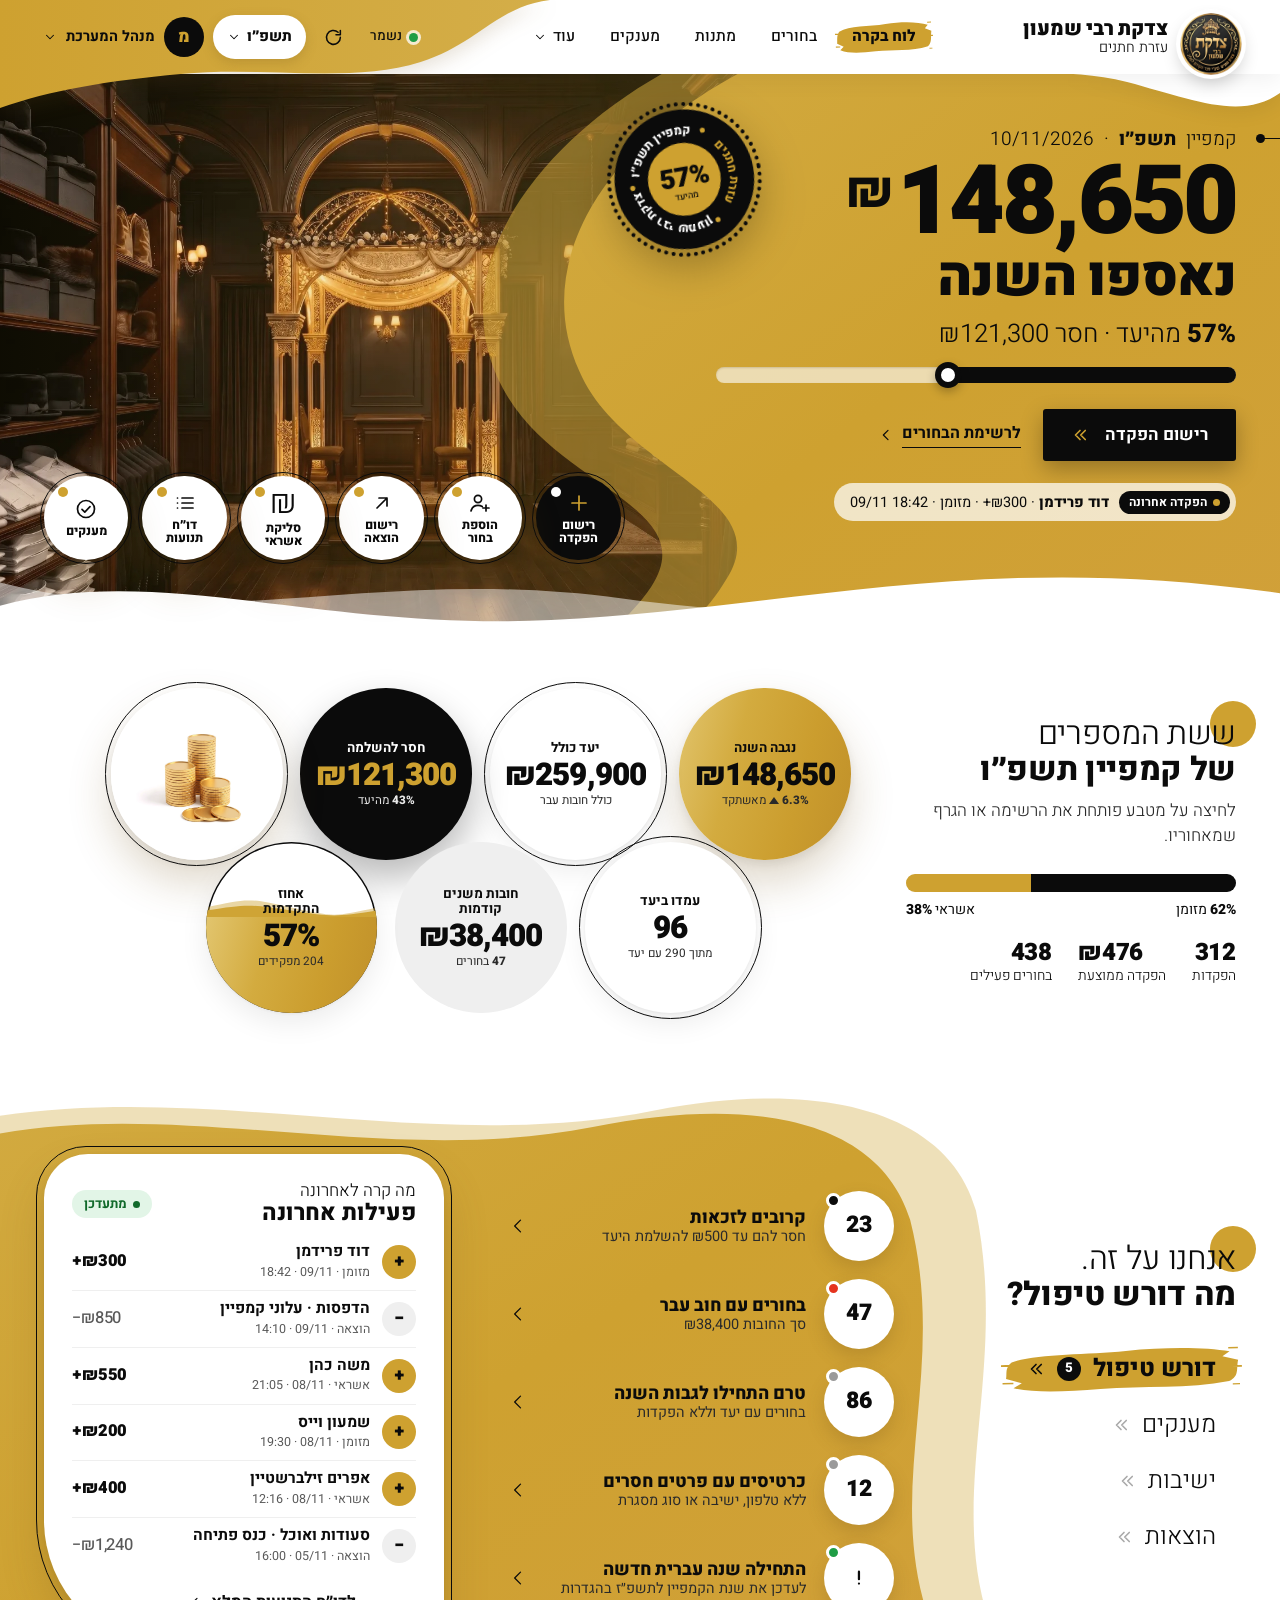
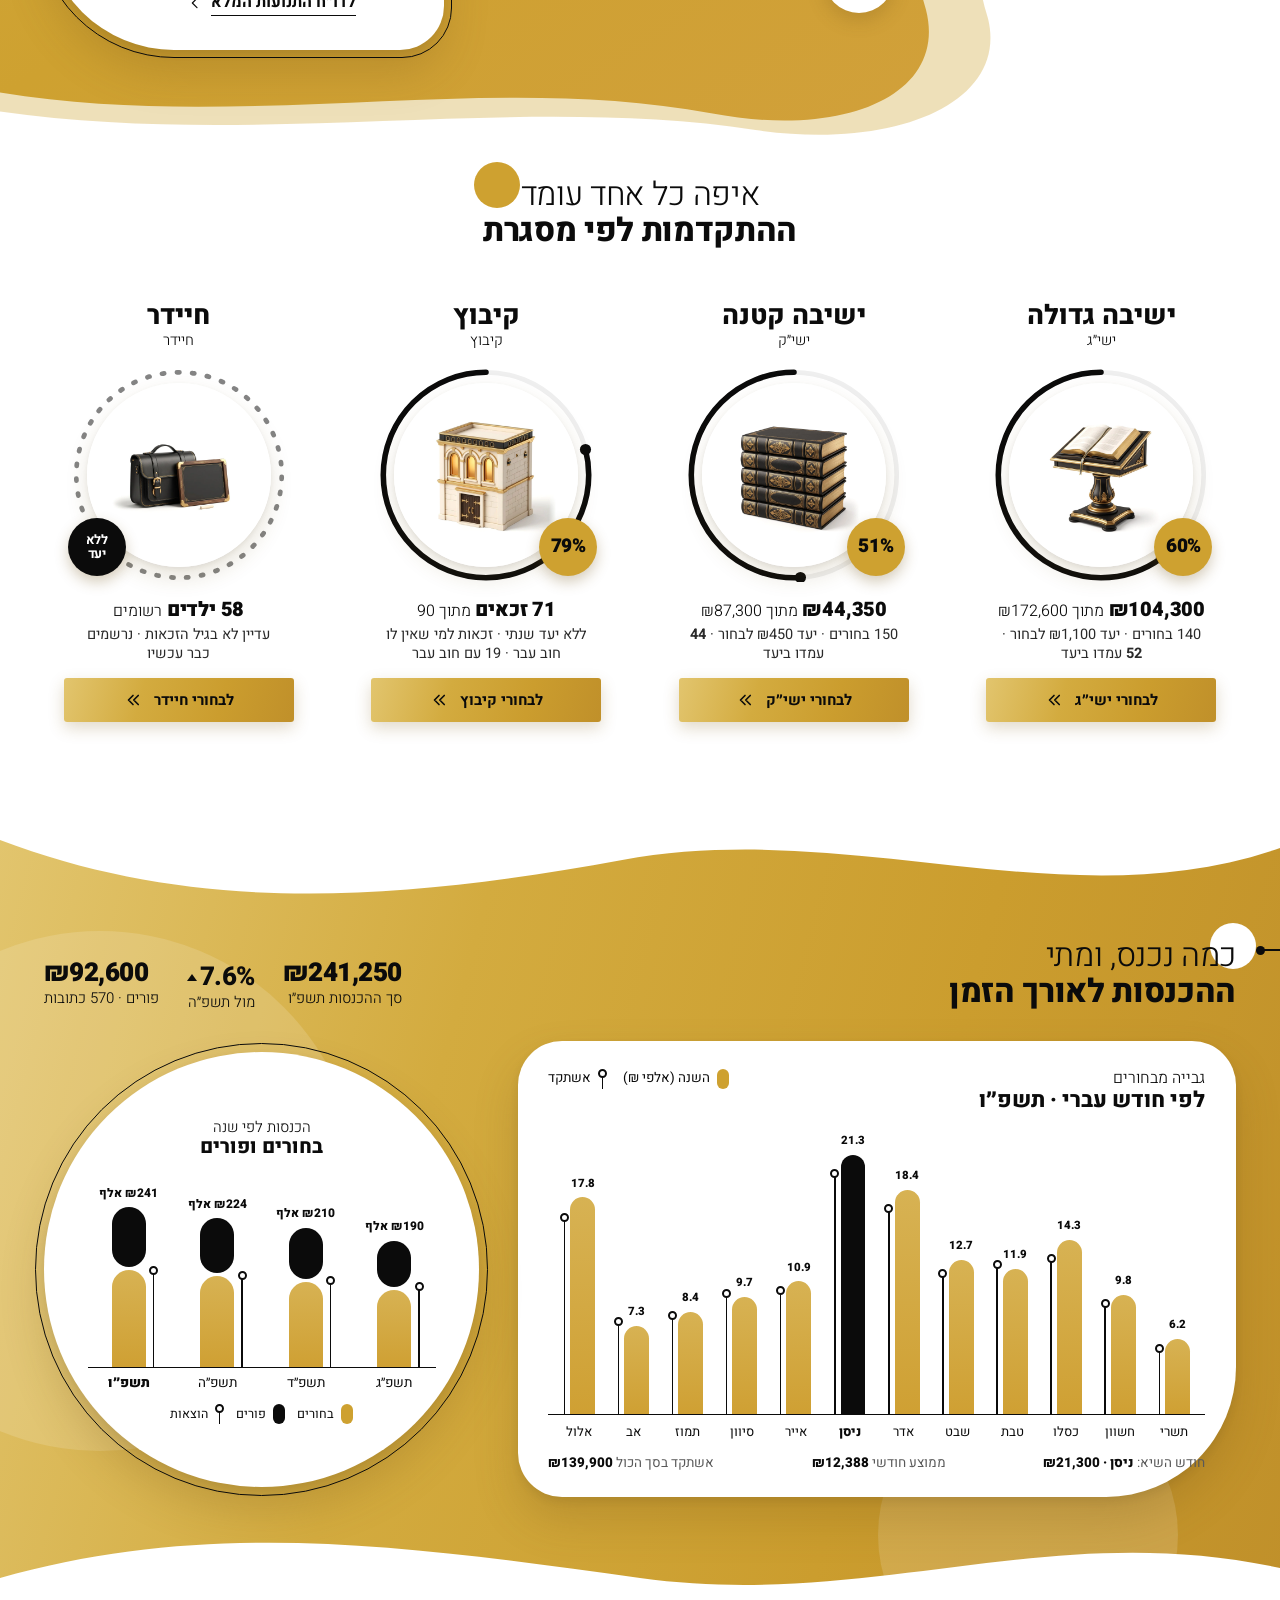
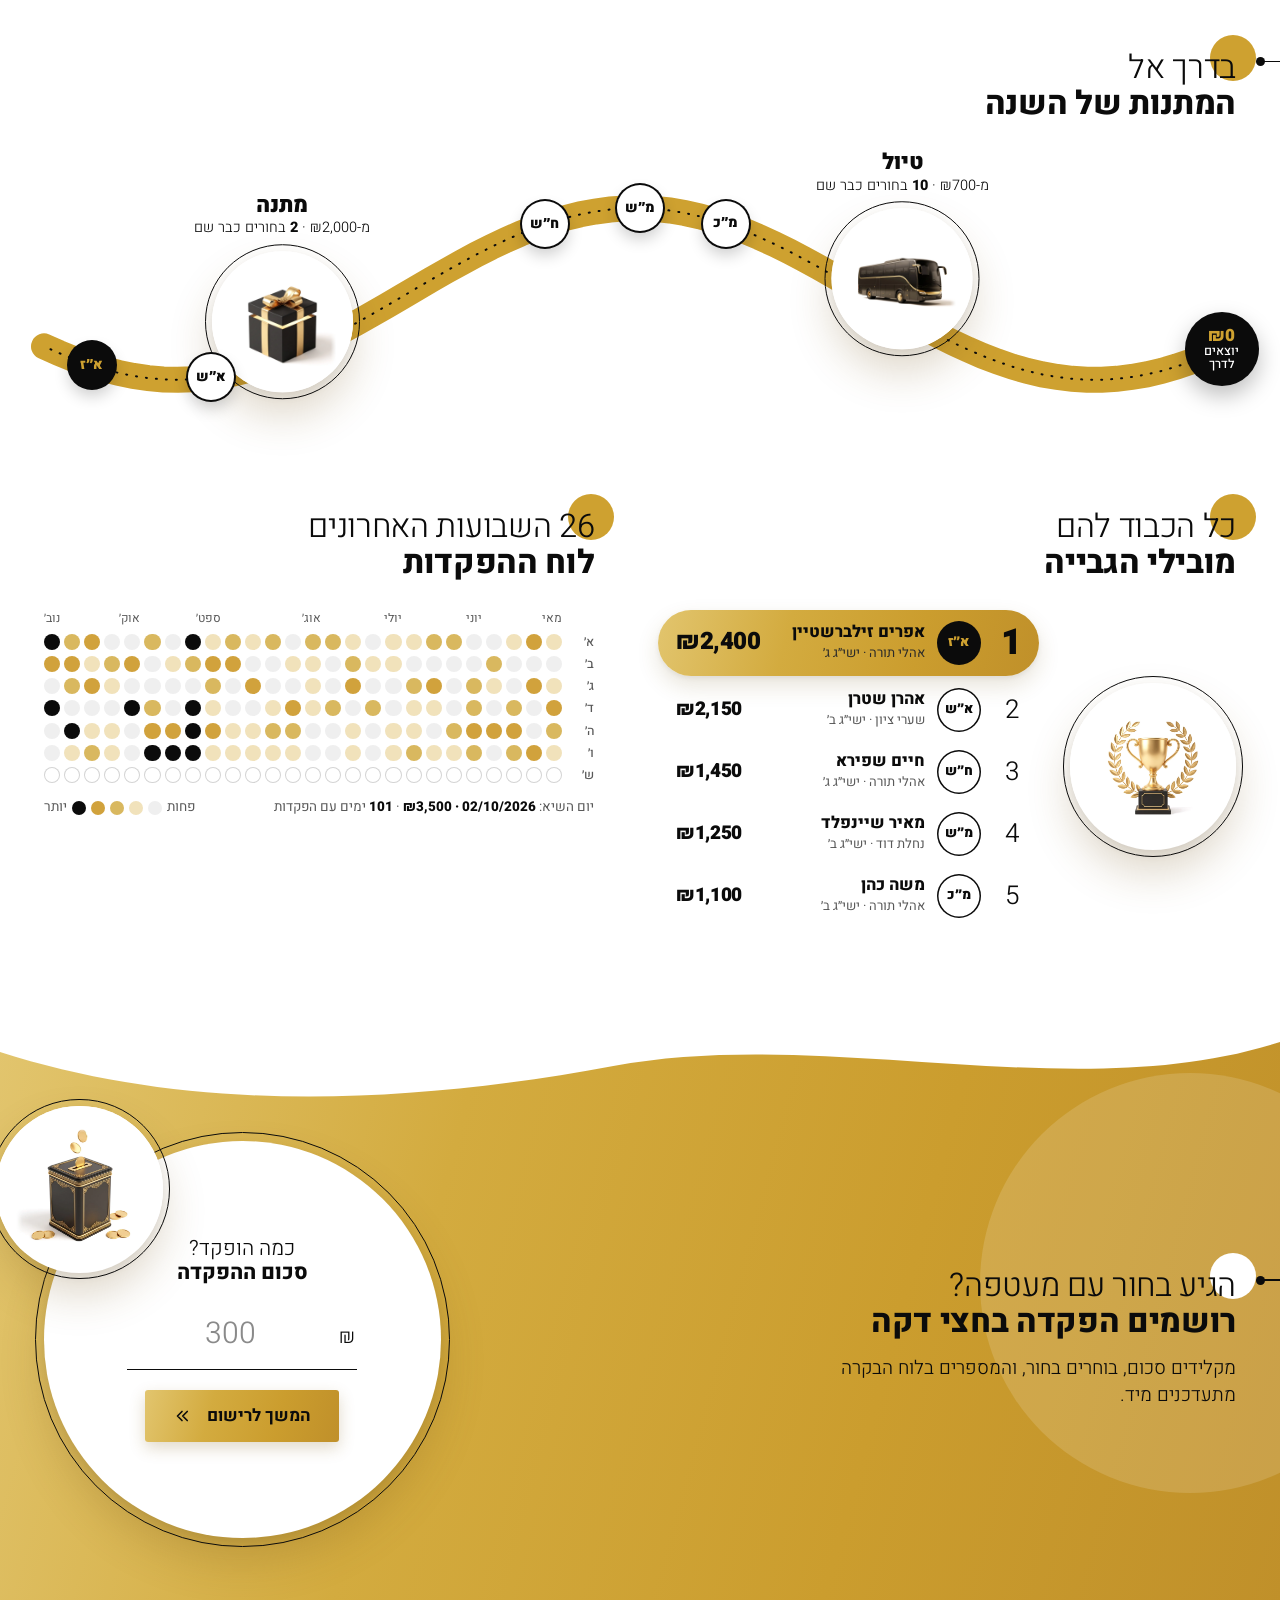
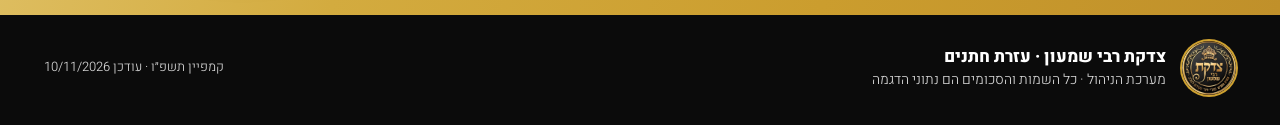
==== redesign/prototype.html @ 3f734d3c "דף החשבון: זיכוי מופיע בסיכום ומפחית את היתרה להשלמה שורה "עזרת חתנים צדקת רבי שמעון מעמידה לזכות הח" ====
<!doctype html>
<html lang="he" dir="rtl">
<head>
<meta charset="utf-8">
<meta name="viewport" content="width=device-width, initial-scale=1, viewport-fit=cover">
<style>body{margin:0;font:14px system-ui,sans-serif}img{max-width:100%}[hidden]{display:none!important}</style>
</head>
<body>
<title>צדקת רבי שמעון</title>
<style>body{background:#FFFFFF;color:#0B0B0B}</style>
<link rel="stylesheet" href="https://fonts.googleapis.com/css2?family=Heebo:wght@300;400;500;700;800;900&display=swap">
<style>:root{--tz-logo:url("[data-uri]")}</style>
<style>
/* ============ גל זהב · גרסה b1 ============ */
@keyframes tzb1-up{from{opacity:0;transform:translateY(28px)}to{opacity:1;transform:none}}
@keyframes tzb1-pop{0%{opacity:0;transform:scale(.2)}55%{opacity:1}100%{opacity:1;transform:scale(1)}}
@keyframes tzb1-fade{from{opacity:0}to{opacity:1}}
@keyframes tzb1-spin{to{transform:rotate(360deg)}}
@keyframes tzb1-drift{from{transform:translate3d(-16px,0,0) scaleY(1)}to{transform:translate3d(16px,0,0) scaleY(1.05)}}
@keyframes tzb1-drift2{from{transform:translate3d(20px,0,0)}to{transform:translate3d(-20px,6px,0)}}
@keyframes tzb1-slidein{from{transform:translate3d(55%,0,0)}to{transform:none}}
@keyframes tzb1-growy{from{transform:scaleY(0)}to{transform:scaleY(1)}}
@keyframes tzb1-growx{from{transform:scaleX(0)}to{transform:scaleX(1)}}
@keyframes tzb1-fill{from{height:0}}
@keyframes tzb1-liq{from{transform:translateX(0)}to{transform:translateX(50%)}}
@keyframes tzb1-ring{from{stroke-dashoffset:var(--len)}}
@keyframes tzb1-pulse{0%{box-shadow:0 0 0 0 rgba(11,11,11,.5)}100%{box-shadow:0 0 0 28px rgba(11,11,11,0)}}
@keyframes tzb1-toast{from{opacity:0;transform:translateY(24px) scale(.9)}to{opacity:1;transform:none}}
@keyframes tzb1-sheet{from{opacity:0;transform:translateY(46px) scale(.92)}to{opacity:1;transform:none}}
@keyframes tzb1-brush{from{clip-path:inset(0 0 0 100%)}to{clip-path:inset(0 0 0 0)}}
@keyframes tzb1-tk{from{opacity:0;transform:translateY(14px)}to{opacity:1;transform:none}}
@keyframes tzb1-bump{0%{transform:scale(1)}35%{transform:scale(1.14)}100%{transform:scale(1)}}
@keyframes tzb1-stampin{0%{opacity:0;transform:rotate(-70deg) scale(.2)}100%{opacity:1;transform:rotate(-10deg) scale(1)}}
@keyframes tzb1-blink{0%,100%{opacity:1}50%{opacity:.25}}

.tz-b1{
  --y:#CEA130;--y-2:#D1A23C;--y-3:#D29D3E;--y-lite:#D9B85F;--y-pale:#F2E5C2;--y-mist:#F9F4E5;
  --ink:#0B0B0B;--ink-2:#2A2A2A;--mute:#595959;--line:#E2E2E2;--grey:#EFEFEF;--grey-2:#F6F6F6;--w:#FFFFFF;
  --good:#1F9D45;--good-ink:#116A2B;--good-bg:#E2F5E7;
  --bad:#E5341F;--bad-ink:#B0200F;--bad-bg:#FDE6E2;
  --grad:linear-gradient(105deg,#E2C56E 0%,#D3AB3F 34%,#CB9D2E 68%,#C0902A 100%);
  --sh-1:0 2px 5px rgba(0,0,0,.06),0 10px 22px rgba(115,85,27,.16);
  --sh-2:0 4px 10px rgba(0,0,0,.07),0 22px 44px rgba(115,85,27,.24);
  --sh-w:0 1px 3px rgba(0,0,0,.05),0 10px 28px rgba(0,0,0,.08);
  --spring:linear(0,.009,.035 2.1%,.141,.281 6.7%,.723 12.9%,.938 16.7%,1.017,1.077,1.121,1.149 24.3%,1.159,1.163,1.161,1.154 29.9%,1.129 32.8%,1.051 39.6%,1.017 43.1%,.991,.977 51%,.974 53.8%,.975 57.1%,.997 69.8%,1.003 76.9%,1.004 83.8%,1);
  --out:cubic-bezier(.2,.8,.2,1);
  --hd:74px;--wrap:1240px;--gut:clamp(16px,4vw,44px);
  --ff:'Heebo','Assistant','Arial Hebrew','Segoe UI',Arial,sans-serif;
  position:relative;min-height:100dvh;background:#fff;color:var(--ink);font-family:var(--ff);font-size:16px;line-height:1.45;
  overflow-x:clip;-webkit-font-smoothing:antialiased;text-align:start;font-synthesis:none;font-variant-numeric:tabular-nums;

  & *,& *::before,& *::after{box-sizing:border-box}
  & h1,& h2,& h3,& h4,& p,& ul,& ol,& dl,& dd{margin:0;padding:0}
  & ul,& ol{list-style:none}
  & button,& input,& select{font:inherit;color:inherit;letter-spacing:inherit}
  & button{cursor:pointer;background:none;border:0;padding:0;text-align:inherit;-webkit-tap-highlight-color:transparent}
  & i{font-style:normal}
  & svg{display:block;flex:none}
  & :focus{outline:none}
  & :focus-visible{outline:3px solid var(--ink);outline-offset:3px}
  & [dir="ltr"]{unicode-bidi:isolate}

  .wrap{position:relative;width:min(var(--wrap),100% - 2*var(--gut));margin-inline:auto}
  .g{width:1.3em;height:1.3em;fill:none;stroke:currentColor;stroke-width:1.8;stroke-linecap:round;stroke-linejoin:round}
  .vh{position:absolute;width:1px;height:1px;overflow:hidden;clip-path:inset(50%);white-space:nowrap}
  .lt{font-weight:300}

  /* ---------- buttons ---------- */
  .btn{display:inline-flex;align-items:center;justify-content:center;gap:16px;min-height:52px;padding:0 28px;border-radius:3px;background:var(--grad);color:var(--ink);font-weight:700;font-size:17px;line-height:1.1;white-space:nowrap;box-shadow:0 6px 16px rgba(131,96,31,.24);transition:transform .25s var(--spring),box-shadow .25s,filter .2s}
  .btn .g{width:18px;height:18px;stroke-width:2.2;transition:transform .35s var(--spring)}
  .btn:hover{transform:translateY(-3px);box-shadow:0 14px 28px rgba(131,96,31,.32);filter:saturate(1.08)}
  .btn:hover .g{transform:translateX(-6px)}
  .btn:active{transform:scale(.96,.9)}
  .btn-k{background:var(--ink);color:#fff;box-shadow:0 8px 22px rgba(0,0,0,.28)}
  .btn-k .g{color:var(--y)}
  .btn-k:hover{box-shadow:0 16px 30px rgba(0,0,0,.34)}
  .btn-w{background:#fff;box-shadow:0 8px 20px rgba(115,85,27,.25)}
  .btn-o{background:transparent;box-shadow:inset 0 0 0 1.5px var(--ink)}
  .btn-o:hover{box-shadow:inset 0 0 0 1.5px var(--ink),0 10px 22px rgba(0,0,0,.12)}
  .btn-s{min-height:44px;padding:0 18px;font-size:15px;gap:12px}
  .lnk{display:inline-flex;align-items:center;gap:8px;min-height:44px;font-weight:700;font-size:16px;border-bottom:1.5px solid transparent;transition:border-color .2s}
  .lnk .g{width:16px;height:16px;transition:transform .3s var(--spring)}
  .lnk:hover .g{transform:translateX(-5px)}
  .lnk span{border-bottom:1.5px solid currentColor;padding-bottom:1px}
  .ibtn{display:inline-grid;place-items:center;width:44px;height:44px;border-radius:50%;transition:transform .3s var(--spring),background .2s}
  .ibtn:hover{background:rgba(0,0,0,.08);transform:scale(1.08)}
  .ibtn:active{transform:scale(.88)}
  .ibtn.is-spin .g{animation:tzb1-spin .8s var(--out)}
  .rbtn{display:inline-grid;place-items:center;width:52px;height:52px;border-radius:50%;background:#fff;box-shadow:var(--sh-1);transition:transform .3s var(--spring)}
  .rbtn:hover{transform:translateY(-3px) scale(1.06)}
  .rbtn:active{transform:scale(.9)}

  /* ---------- section heading ---------- */
  .sh{position:relative;display:inline-block;isolation:isolate}
  .sh .dot{position:absolute;inset-inline-start:-20px;top:-16px;width:46px;height:46px;border-radius:50%;background:var(--y);z-index:-1}
  .sh h2{font-size:clamp(27px,2.55vw,38px);line-height:1.1;font-weight:800;letter-spacing:-.01em}
  .sh h2 .lt{display:block;font-weight:300}
  .sh p{margin-top:10px;font-weight:300;font-size:17px;color:var(--ink-2);max-width:34ch}
  .sh-c{display:block;text-align:center}
  .sh-c .dot{inset-inline-start:calc(50% + 120px)}
  .ld{position:relative}
  .ld::before{content:"";position:absolute;inset-inline-end:calc(100% + 26px);top:.62em;width:50vw;height:1.5px;background:var(--ink)}
  .ld::after{content:"";position:absolute;inset-inline-end:calc(100% + 20px);top:calc(.62em - 3.5px);width:9px;height:9px;border-radius:50%;background:var(--ink)}

  /* ---------- tags ---------- */
  .tag{display:inline-flex;align-items:center;gap:6px;min-height:28px;padding:2px 12px;border-radius:999px;font-size:13px;font-weight:700;white-space:nowrap;background:var(--grey);color:var(--ink)}
  .tag::before{content:"";width:7px;height:7px;border-radius:50%;background:currentColor;flex:none}
  .tag.t-good{background:var(--good-bg);color:var(--good-ink)}
  .tag.t-bad{background:var(--bad-bg);color:var(--bad-ink)}
  .tag.t-warn{background:var(--y-pale);color:var(--ink)}
  .tag.t-warn::before{background:var(--y-3)}
  .tag.t-neutral{background:var(--grey);color:var(--ink-2)}
  .tag.t-idle{background:#fff;color:var(--mute);box-shadow:inset 0 0 0 1.5px var(--line)}
  .tag.t-gift{background:var(--ink);color:var(--y)}

  /* ---------- image slots ---------- */
  .ph{position:absolute;inset:0;display:block;overflow:hidden;container-type:size}
  .ph img{width:100%;height:100%;display:block;max-width:none}
  .ph-scene img{object-fit:cover}
  .ph-object img{object-fit:contain}
  .ph-scene.is-empty{background:
     radial-gradient(circle at 18% 30%,rgba(255,255,255,.75) 0 90px,transparent 91px),
     radial-gradient(circle at 34% 78%,rgba(220,187,103,.55) 0 150px,transparent 151px),
     radial-gradient(circle at 6% 88%,rgba(255,255,255,.5) 0 70px,transparent 71px),
     radial-gradient(circle at 62% 14%,rgba(228,202,138,.6) 0 120px,transparent 121px),
     repeating-linear-gradient(135deg,rgba(255,255,255,.34) 0 2px,transparent 2px 22px),
     linear-gradient(135deg,#F7EED7,#E7D19A 60%,#DFC278)}
  .ph-in{position:absolute;inset:0;display:flex;flex-direction:column;align-items:center;justify-content:center;gap:.35em;text-align:center;color:var(--ink);padding:8%}
  .ph-scene .ph-in{align-items:center;justify-content:center;padding:24px}
  .ph-scene .ph-card{display:inline-flex;align-items:center;gap:12px;padding:10px 18px 10px 14px;border-radius:999px;background:rgba(255,255,255,.9);box-shadow:0 6px 18px rgba(115,85,27,.18);font-size:14px;max-width:min(92%,460px);text-align:start;line-height:1.25}
  .ph-scene .ph-card .g{width:26px;height:26px;stroke-width:1.5}
  .ph-scene .ph-card b{font-weight:700;display:block}
  .ph-scene .ph-card i{font-weight:400;font-size:12.5px;color:var(--mute);display:block}
  .ph-object.is-empty{border-radius:50%;background:radial-gradient(circle at 50% 38%,#FDFBF5,#F5EACE 72%,#EDDBAD)}
  .ph-object.is-empty::after{content:"";position:absolute;inset:6%;border-radius:50%;border:1.5px dashed rgba(11,11,11,.32)}
  .ph-object .ph-in{font-size:clamp(9.5px,8cqmin,14px);line-height:1.15;padding:15%}
  .ph-object .ph-in .g{width:2.1em;height:2.1em;stroke-width:1.4}
  .ph-object .ph-in b{font-weight:700;max-width:11ch;text-wrap:balance}
  .ph-object .ph-in i{font-size:.82em;color:var(--mute)}
  .ph-object .ph-in u{text-decoration:none;font-size:.78em;font-weight:500;letter-spacing:.02em;padding:.1em .7em;border-radius:99px;background:var(--ink);color:var(--y)}
  .disc{position:relative;display:block;aspect-ratio:1;border-radius:50%;background:#fff;box-shadow:var(--sh-2)}
  .disc::before{content:"";position:absolute;inset:-7px;border-radius:50%;border:1.5px solid var(--ink);pointer-events:none}
  .disc .ph{border-radius:50%}
  .disc .ph.has-img,.bub-pic .ph.has-img{inset:0;border-radius:50%;overflow:hidden;background:#fff}
  .disc .ph.has-img img,.bub-pic .ph.has-img img{position:absolute;inset:12%;width:76%;height:76%;object-fit:contain}

  /* ---------- waves ---------- */
  .band{position:relative;overflow:clip}
  .edge{position:absolute;left:0;width:100%;pointer-events:none;z-index:1}
  .edge-t{top:-1px}
  .edge-b{bottom:-1px}
  .edge path{fill:#fff}
  .band-y{background:var(--grad)}
  .blob{position:absolute;border-radius:50%;pointer-events:none;background:rgba(255,255,255,.14)}

  /* ============ header ============ */
  .hd{position:sticky;top:0;z-index:60;height:var(--hd)}
  .hd-bar{position:relative;height:100%;display:flex;align-items:center;gap:18px;padding-inline:clamp(14px,3vw,48px) 0;background:#fff;box-shadow:0 6px 22px rgba(0,0,0,.06)}
  .hd-swoosh{position:absolute;top:calc(100% - 1px);left:0;width:100%;height:46px;filter:drop-shadow(0 8px 8px rgba(0,0,0,.05));pointer-events:none}
  .hd-swoosh path{fill:#fff}
  .hd-corner{position:absolute;left:0;top:0;width:min(560px,43vw);height:108px;z-index:1;pointer-events:none;filter:drop-shadow(0 6px 10px rgba(115,85,27,.18))}
  .hd-corner svg{width:100%;height:100%}
  .brand{position:relative;z-index:2;display:flex;align-items:center;gap:12px;min-height:44px;flex:none}
  .seal{display:block;width:62px;height:62px;border-radius:50%;background:var(--tz-logo) center/cover no-repeat;box-shadow:0 0 0 4px #fff,0 8px 18px rgba(0,0,0,.2);margin-top:14px;transition:transform .5s var(--spring)}
  .brand:hover .seal{transform:rotate(-8deg) scale(1.06)}
  .brand-t{display:flex;flex-direction:column;line-height:1.08}
  .brand-t b{font-weight:900;font-size:20px;letter-spacing:-.01em}
  .brand-t i{font-weight:300;font-size:14.5px}
  .nav{position:relative;z-index:2;flex:1;display:flex;align-items:center;justify-content:center;gap:clamp(2px,.7vw,12px);min-width:0}
  .nav-i{position:relative;display:inline-flex;align-items:center;gap:6px;min-height:44px;padding:0 13px;font-size:15.5px;font-weight:500;white-space:nowrap;isolation:isolate}
  .nav-i .brush{position:absolute;inset:4px -4px;width:calc(100% + 8px);height:calc(100% - 8px);z-index:-1;opacity:0;transform:scale(.7) rotate(-2deg);transition:opacity .25s,transform .4s var(--spring)}
  .brush path{fill:var(--y)}
  .nav-i:hover .brush{opacity:.45;transform:scale(1) rotate(-2deg)}
  .nav-i.is-on{font-weight:800}
  .nav-i.is-on .brush{opacity:1;transform:scale(1) rotate(-2deg)}
  .nav-i .g{width:14px;height:14px}
  .hd-tools{position:relative;z-index:2;display:flex;align-items:center;gap:6px;padding-inline-end:clamp(12px,2.4vw,40px);flex:none}
  .yr{display:inline-flex;align-items:center;gap:6px;min-height:44px;padding:0 14px;border-radius:999px;background:#fff;font-weight:800;font-size:15px;box-shadow:0 4px 12px rgba(115,85,27,.22);transition:transform .3s var(--spring)}
  .yr:hover{transform:translateY(-2px)}
  .yr:active{transform:scale(.94)}
  .yr .g{width:14px;height:14px}
  .saved{display:inline-flex;align-items:center;gap:7px;padding:0 8px;font-size:13.5px;font-weight:500;white-space:nowrap}
  .saved i{width:9px;height:9px;border-radius:50%;background:var(--good);box-shadow:0 0 0 3px rgba(255,255,255,.75)}
  .saved.is-busy i{background:var(--ink);animation:tzb1-blink .6s infinite}
  .chip{display:inline-flex;align-items:center;gap:9px;min-height:46px;padding:3px;padding-inline-end:12px;border-radius:999px;font-weight:700;font-size:14.5px;transition:background .2s}
  .chip:hover{background:rgba(255,255,255,.5)}
  .chip .av{display:grid;place-items:center;width:40px;height:40px;border-radius:50%;background:var(--ink);color:var(--y);font-weight:900;font-size:17px}
  .chip .g{width:14px;height:14px}
  .pop-wrap{position:relative}
  .pop{position:absolute;top:calc(100% + 10px);inset-inline-end:0;min-width:210px;padding:10px;border-radius:22px;background:#fff;box-shadow:0 18px 48px rgba(0,0,0,.2);z-index:5;animation:tzb1-toast .3s var(--spring) backwards;transform-origin:top}
  .pop-h{padding:8px 12px 10px;font-size:13px;color:var(--mute);line-height:1.3}
  .pop-h b{display:block;color:var(--ink);font-size:15px}
  .pop-i{display:flex;align-items:center;gap:10px;width:100%;min-height:44px;padding:0 12px;border-radius:14px;font-size:15px;font-weight:500;transition:background .15s}
  .pop-i:hover{background:var(--y-pale)}
  .pop-i.is-on{font-weight:800;background:var(--y)}
  .pop-i small{margin-inline-start:auto;font-size:12px;color:var(--mute);font-weight:400}

  /* ============ views ============ */
  .view{position:relative}
  .a{animation:tzb1-up .7s var(--out) backwards;animation-delay:var(--d,0s)}
  .a-pop{animation:tzb1-pop .8s var(--spring) backwards;animation-delay:var(--d,0s)}
  .a-fade{animation:tzb1-fade .6s ease backwards;animation-delay:var(--d,0s)}
  .view:not(.play) .a,.view:not(.play) .a-pop,.view:not(.play) .a-fade{animation:none}

  /* ============ hero ============ */
  .hero{height:clamp(560px,45vw,668px);isolation:isolate}
  .hero-mw{display:none}
  .hero-pic{position:absolute;inset:0;z-index:0}
  .hero-pic .ph img{object-position:20% 42%}
  .hero-pic .ph-in{align-items:flex-start;justify-content:flex-end;padding:0 0 118px clamp(16px,5vw,96px);direction:ltr}
  .hero-pic .ph-card{direction:rtl}
  .hero-tint{position:absolute;inset:0;z-index:1;background:linear-gradient(90deg,rgba(206,161,48,.06),rgba(206,161,48,.3) 70%);pointer-events:none}
  .hero-wave{position:absolute;right:-2%;top:0;height:100%;width:66%;z-index:2;pointer-events:none;transform-origin:right center}
  .hero-wave--b{opacity:.55;animation:tzb1-drift 13s ease-in-out infinite alternate}
  .hero-wave--f{animation:tzb1-drift2 17s ease-in-out infinite alternate}
  .play .hero-wave-in{animation:tzb1-slidein 1.1s var(--out) backwards}
  .hero-wave-in{position:absolute;inset:0;z-index:2;pointer-events:none}
  .hero-bot{height:clamp(70px,8.4vw,124px);z-index:3}
  .hero-bot .w2{opacity:.5}
  .hero-in{z-index:4;height:100%;display:grid;grid-template-columns:minmax(0,1fr) auto;align-items:center;gap:40px;padding-bottom:clamp(50px,6vw,90px)}
  .hero-txt{max-width:640px}
  .eyebrow{display:inline-flex;align-items:center;gap:10px;font-size:19px;font-weight:300}
  .eyebrow b{font-weight:800}
  .hero h1{margin-top:6px;display:flex;flex-direction:column;gap:2px}
  .h-num{align-self:flex-start;font-size:clamp(60px,7.5vw,114px);font-weight:900;letter-spacing:-.035em;line-height:.92;white-space:nowrap}
  .h-num small{font-size:.52em;font-weight:800;letter-spacing:0;margin-inline-end:.06em;vertical-align:.52em}
  .h-txt{font-size:clamp(34px,4.3vw,66px);font-weight:900;letter-spacing:-.02em;line-height:1}
  .h-sub{margin-top:14px;font-size:clamp(19px,2vw,29px);font-weight:300;line-height:1.2}
  .h-sub b{font-weight:800}
  .h-bar{position:relative;margin-top:18px;height:16px;border-radius:99px;background:rgba(255,255,255,.62);max-width:520px;box-shadow:inset 0 1px 2px rgba(92,66,22,.2)}
  .h-bar i{position:absolute;inset-block:0;inset-inline-start:0;width:calc(var(--p)*1%);border-radius:99px;background:var(--ink);transition:width 1.3s var(--out)}
  .h-bar i::after{content:"";position:absolute;inset-inline-end:-5px;top:50%;width:26px;height:26px;margin-top:-13px;border-radius:50%;background:#fff;border:6px solid var(--ink);box-shadow:0 4px 10px rgba(0,0,0,.25)}
  .play .h-bar i{animation:tzb1-growx 1.3s var(--out) .5s backwards;transform-origin:right center}
  .h-cta{margin-top:26px;display:flex;align-items:center;gap:22px;flex-wrap:wrap}
  .ticker{margin-top:22px;display:inline-flex;align-items:center;gap:10px;min-height:38px;padding:4px 16px 4px 6px;padding-inline:6px 16px;border-radius:99px;background:rgba(255,255,255,.72);font-size:14.5px;max-width:100%;overflow:hidden}
  .ticker .live{display:inline-flex;align-items:center;gap:6px;padding:3px 10px;border-radius:99px;background:var(--ink);color:#fff;font-size:12px;font-weight:700;flex:none}
  .ticker .live::before{content:"";width:7px;height:7px;border-radius:50%;background:var(--y);animation:tzb1-blink 1.4s infinite}
  .ticker .tk{display:inline-block;white-space:nowrap;overflow:hidden;text-overflow:ellipsis;animation:tzb1-tk .5s var(--out)}
  .ticker .tk b{font-weight:800}
  .meds{display:grid;grid-template-columns:repeat(3,var(--m));gap:26px 24px;--m:clamp(108px,9.4vw,136px);margin-inline-end:clamp(0px,1vw,16px)}
  .med{position:relative;width:var(--m);height:var(--m);border-radius:50%;background:#fff;display:flex;flex-direction:column;align-items:center;justify-content:center;gap:7px;text-align:center;box-shadow:var(--sh-2);transition:transform .45s var(--spring),box-shadow .3s}
  .med::before{content:"";position:absolute;inset:-6px;border-radius:50%;border:1.5px solid var(--ink);transition:inset .45s var(--spring),border-width .2s}
  .med .g{width:clamp(26px,2.5vw,34px);height:clamp(26px,2.5vw,34px);stroke-width:1.7}
  .med .gt{font-size:clamp(26px,2.6vw,36px);font-weight:300;line-height:.9}
  .med b{font-weight:800;font-size:clamp(13.5px,1.15vw,16px);line-height:1.08;max-width:7.2ch}
  .med i{position:absolute;top:13%;inset-inline-end:17%;width:10px;height:10px;border-radius:50%;background:var(--y)}
  .med:hover{transform:translateY(-8px) scale(1.06);box-shadow:0 6px 12px rgba(0,0,0,.08),0 30px 50px rgba(115,85,27,.32)}
  .med:hover::before{inset:-11px;border-width:2.5px}
  .med:active{transform:scale(.92)}
  .med-p{background:var(--ink);color:#fff}
  .med-p .g{color:var(--y)}
  .med-p i{background:#fff}
  .stamp{position:absolute;z-index:5;width:clamp(128px,12.4vw,178px);aspect-ratio:1;top:clamp(18px,2.6vw,40px);left:calc(34% + 3vw);transform:rotate(-10deg);filter:drop-shadow(0 14px 22px rgba(0,0,0,.28));transition:transform .6s var(--spring)}
  .play .stamp{animation:tzb1-stampin 1s var(--spring) .9s backwards}
  .stamp:hover{transform:rotate(4deg) scale(1.08)}
  .stamp svg{width:100%;height:100%;overflow:visible}
  .st-dots{fill:none;stroke:var(--ink);stroke-width:5;stroke-linecap:round;stroke-dasharray:.1 9.33}
  .st-disc{fill:var(--ink)}
  .st-core{fill:var(--y)}
  .st-ring{transform-origin:100px 100px;animation:tzb1-spin 44s linear infinite}
  .st-t{font-family:var(--ff);font-weight:800;font-size:15.5px;fill:#fff;letter-spacing:.5px}
  .st-t .yy{fill:var(--y)}
  .st-pct{font-family:var(--ff);font-weight:900;font-size:34px;fill:var(--ink);letter-spacing:-1px}
  .st-lab{font-family:var(--ff);font-weight:500;font-size:11.5px;fill:var(--ink)}

  /* ============ figures (coins) ============ */
  .figs{padding:clamp(26px,3vw,46px) 0 clamp(50px,6vw,84px)}
  .figs-grid{display:grid;grid-template-columns:minmax(260px,330px) minmax(0,1fr);gap:clamp(24px,4vw,64px);align-items:center}
  .split{margin-top:26px}
  .split-bar{display:flex;height:18px;border-radius:99px;overflow:hidden;background:var(--grey)}
  .split-bar i{display:block;height:100%;transform-origin:right center}
  .split-bar i:first-child{background:var(--ink);width:calc(var(--c)*1%)}
  .split-bar i:last-child{background:var(--y);flex:1}
  .play .split-bar i:first-child{animation:tzb1-growx 1s var(--out) 1s backwards}
  .split-leg{display:flex;justify-content:space-between;margin-top:8px;font-size:14px}
  .split-leg b{font-weight:800}
  .mini{margin-top:18px;display:flex;gap:26px;font-size:14px;font-weight:300;line-height:1.2}
  .mini b{display:block;font-size:24px;font-weight:900;letter-spacing:-.01em}
  .hive{--b:clamp(148px,13.4vw,186px);display:flex;flex-direction:column;align-items:flex-start;gap:0;padding-inline-start:4px}
  .hive-r{display:flex;gap:18px}
  .hive-r + .hive-r{margin-top:calc(var(--b)*-.105);margin-inline-start:calc(var(--b)*.5 + 9px)}
  .bub{position:relative;width:var(--b);height:var(--b);border-radius:50%;display:flex;flex-direction:column;align-items:center;justify-content:center;text-align:center;gap:3px;background:#fff;box-shadow:var(--sh-w);transition:transform .45s var(--spring),box-shadow .3s;isolation:isolate}
  .bub::before{content:"";position:absolute;inset:-6px;border-radius:50%;border:1.5px solid transparent;transition:inset .45s var(--spring),border-color .25s}
  .bub:hover{transform:translateY(-7px) scale(1.05);z-index:2}
  .bub:hover::before{border-color:var(--ink);inset:-9px}
  .bub:active{transform:scale(.94)}
  .bub .l{font-size:clamp(12.5px,1.05vw,14.5px);font-weight:700;line-height:1.12;max-width:10ch}
  .bub .n{font-size:clamp(24px,2.45vw,34px);font-weight:900;letter-spacing:-.03em;line-height:1.02}
  .bub .c{font-size:clamp(11.5px,.92vw,13px);font-weight:400;line-height:1.15;max-width:13ch;color:var(--ink-2)}
  .bub .c b{font-weight:800}
  .bub-y{background:var(--grad);box-shadow:var(--sh-2)}
  .bub-w::before{border-color:var(--ink)}
  .bub-k{background:var(--ink);color:#fff;box-shadow:0 18px 36px rgba(0,0,0,.28)}
  .bub-k .n{color:var(--y)}
  .bub-k .c{color:#E8E8E8}
  .bub-g{background:var(--grey);box-shadow:none}
  .bub-pic{background:#fff;box-shadow:var(--sh-2)}
  .bub-pic::before{border-color:var(--ink)}
  .bub.is-bump{animation:tzb1-bump .7s var(--spring),tzb1-pulse 1s ease-out}
  .liq{position:absolute;inset:0;border-radius:50%;overflow:hidden;z-index:-1;background:#fff;box-shadow:inset 0 0 0 1.5px var(--ink)}
  .liq-f{position:absolute;inset-inline:0;bottom:0;height:calc(var(--lvl)*1%);background:var(--grad);transition:height 1.4s var(--out)}
  .play .liq-f{animation:tzb1-fill 1.6s var(--out) .7s backwards}
  .liq-f svg{position:absolute;bottom:calc(100% - 1px);right:0;width:200%;height:13px;animation:tzb1-liq 4.5s linear infinite}
  .liq-f svg.w2{opacity:.45;height:19px;animation-duration:7s;animation-direction:reverse}
  .liq-f path{fill:#CFA435}
  .up{display:inline-flex;align-items:center;gap:3px;font-weight:800}
  .up::before{content:"";border:5px solid transparent;border-bottom:7px solid currentColor;border-top:0}
  .up.dn::before{border-bottom:0;border-top:7px solid currentColor}

  /* ============ today (alerts + feed) ============ */
  .today{padding:clamp(40px,5vw,76px) 0 clamp(70px,7vw,110px)}
  .rib{position:absolute;left:-3%;top:0;width:77%;height:100%;animation:tzb1-drift 19s ease-in-out infinite alternate}
  .rib-b{opacity:.4;left:-1%;width:79%;animation:tzb1-drift2 15s ease-in-out infinite alternate}
  .today-grid{display:grid;grid-template-columns:minmax(230px,280px) minmax(0,1fr) minmax(320px,400px);gap:clamp(28px,4.4vw,64px);align-items:center;z-index:2}
  .tabs{margin-top:30px;display:flex;flex-direction:column;align-items:flex-start;gap:6px}
  .tab{position:relative;display:inline-flex;align-items:center;gap:12px;min-height:50px;padding:0 20px;font-size:clamp(20px,1.9vw,26px);font-weight:300;isolation:isolate;transition:transform .3s var(--spring)}
  .tab .brush{position:absolute;inset:0 -6px;width:calc(100% + 12px);height:100%;z-index:-1;opacity:0;transform:rotate(-1.5deg)}
  .tab .g{width:18px;height:18px;opacity:.35;stroke-width:2.2}
  .tab:hover{transform:translateX(-4px)}
  .tab.is-on{font-weight:800}
  .tab.is-on .g{opacity:1}
  .tab.is-on .brush{opacity:1;animation:tzb1-brush .45s var(--out)}
  .tab small{font-size:.55em;font-weight:800;min-width:24px;height:24px;display:inline-grid;place-items:center;border-radius:50%;background:var(--ink);color:#fff}
  .rows{display:flex;flex-direction:column;gap:4px;min-height:430px;justify-content:center}
  .rows-h{font-size:14.5px;font-weight:300;margin-bottom:6px;padding-inline-start:6px}
  .rows-h b{font-weight:800}
  .srow{display:grid;grid-template-columns:70px minmax(0,1fr) 22px;gap:18px;align-items:center;width:100%;padding:7px 6px;border-radius:99px;transition:background .2s}
  .srow .dsc{position:relative;width:70px;height:70px;border-radius:50%;background:#fff;display:grid;place-items:center;font-weight:900;font-size:23px;letter-spacing:-.03em;box-shadow:0 8px 18px rgba(115,85,27,.24);transition:transform .45s var(--spring)}
  .srow .dsc small{font-size:.6em;font-weight:800}
  .srow .dsc u{position:absolute;top:2px;inset-inline-end:2px;width:15px;height:15px;border-radius:50%;border:3px solid #fff;background:#9A9A9A}
  .srow .dsc u.t-bad{background:var(--bad)}
  .srow .dsc u.t-warn{background:var(--ink)}
  .srow .dsc u.t-info{background:var(--good)}
  .srow .dsc u.t-good{background:var(--good)}
  .srow .tx{display:flex;flex-direction:column;line-height:1.2;min-width:0}
  .srow .tx b{font-size:clamp(16.5px,1.4vw,19px);font-weight:800}
  .srow .tx i{font-size:14.5px;font-weight:400;color:var(--ink-2)}
  .srow > .g{width:20px;height:20px;stroke-width:1.5;transition:transform .35s var(--spring)}
  .srow:hover{background:rgba(255,255,255,.28)}
  .srow:hover .dsc{transform:scale(1.1) rotate(-6deg)}
  .srow:hover > .g{transform:translateX(-7px)}
  .srow:active .dsc{transform:scale(.92)}
  .feed{position:relative;background:#fff;border-radius:44px 44px 44px 130px;box-shadow:var(--sh-2);padding:28px 28px 24px}
  .feed::before{content:"";position:absolute;inset:-8px;border-radius:50px 50px 50px 138px;border:1.5px solid var(--ink);pointer-events:none}
  .feed-h{display:flex;align-items:center;justify-content:space-between;gap:10px;margin-bottom:8px}
  .feed-h h3{font-size:23px;font-weight:800;line-height:1.1}
  .feed-h h3 .lt{display:block;font-size:17px}
  .act{display:grid;grid-template-columns:34px minmax(0,1fr) auto;gap:12px;align-items:center;padding:9px 0;border-bottom:1px solid var(--grey)}
  .act:last-of-type{border-bottom:0}
  .act .io{width:34px;height:34px;border-radius:50%;display:grid;place-items:center;background:var(--y);font-weight:900;font-size:18px;line-height:1}
  .act.is-out .io{background:var(--grey)}
  .act .tx{min-width:0;line-height:1.2}
  .act .tx b{display:block;font-weight:700;font-size:15.5px;white-space:nowrap;overflow:hidden;text-overflow:ellipsis}
  .act .tx i{font-size:12.5px;color:var(--mute)}
  .act .am{font-weight:900;font-size:16.5px;letter-spacing:-.01em}
  .act.is-out .am{font-weight:500;color:var(--mute)}
  .act.is-new{animation:tzb1-up .6s var(--spring)}
  .act.is-new .io{animation:tzb1-pulse 1.2s ease-out}
  .feed-f{margin-top:8px;padding-inline-start:60px}

  /* ============ frameworks ============ */
  .fws{padding:clamp(20px,3vw,40px) 0 clamp(60px,7vw,100px)}
  .fw-grid{margin-top:clamp(30px,4vw,54px);display:grid;grid-template-columns:repeat(4,minmax(0,1fr));gap:clamp(18px,3vw,44px)}
  .fw{display:flex;flex-direction:column;align-items:center;text-align:center}
  .fw h3{font-size:clamp(22px,2.1vw,29px);font-weight:800;line-height:1.1}
  .fw h3 small{display:block;font-size:.55em;font-weight:300;margin-top:3px}
  .fw-ring{position:relative;width:min(100%,214px);aspect-ratio:1;margin-top:18px;padding:15px;transition:transform .5s var(--spring)}
  .fw:hover .fw-ring{transform:scale(1.05) rotate(-3deg)}
  .fw-ring > svg{position:absolute;inset:0;width:100%;height:100%;transform:rotate(-90deg) scaleY(-1)}
  .fw-ring .tr{fill:none;stroke:var(--grey);stroke-width:2.2}
  .fw-ring .pr{fill:none;stroke:var(--ink);stroke-width:2.6;stroke-linecap:round;stroke-dasharray:var(--len);stroke-dashoffset:var(--off)}
  .play .fw-ring .pr{animation:tzb1-ring 1.3s var(--out) calc(.5s + var(--i)*.12s) backwards}
  .fw-ring .tr.dash{stroke:var(--ink);stroke-dasharray:1 6;stroke-linecap:round;opacity:.5}
  .fw-ring .end{fill:var(--ink)}
  .fw-ring .disc{width:100%;box-shadow:var(--sh-1)}
  .fw-ring .disc::before{display:none}
  .fw-pct{position:absolute;inset-inline-end:-4px;bottom:6px;min-width:58px;height:58px;padding:0 8px;border-radius:99px;display:grid;place-items:center;background:var(--y);font-weight:900;font-size:19px;letter-spacing:-.02em;box-shadow:0 6px 14px rgba(115,85,27,.3);z-index:2}
  .fw-pct.k{background:var(--ink);color:#fff;font-size:13px;font-weight:700;line-height:1.05}
  .fw-big{margin-top:16px;font-size:20px;font-weight:900;letter-spacing:-.01em;line-height:1.15}
  .fw-big small{font-weight:300;font-size:.8em;letter-spacing:0}
  .fw p{margin-top:4px;font-size:14.5px;font-weight:400;color:var(--ink-2);line-height:1.35;max-width:26ch;min-height:2.7em}
  .fw .btn{margin-top:14px;width:min(100%,230px)}

  /* ============ charts ============ */
  .charts{padding:clamp(100px,10vw,150px) 0 clamp(110px,10vw,160px)}
  .charts .sh .dot{background:#fff}
  .ch-top{display:flex;align-items:flex-end;justify-content:space-between;gap:20px;flex-wrap:wrap}
  .ch-sum{display:flex;gap:28px;font-size:15px;font-weight:300;line-height:1.2;text-align:start}
  .ch-sum b{display:block;font-size:26px;font-weight:900;letter-spacing:-.02em}
  .ch-grid{margin-top:30px;display:grid;grid-template-columns:minmax(0,1fr) auto;gap:clamp(22px,3vw,44px);align-items:center}
  .panel{position:relative;background:#fff;border-radius:44px 44px 130px 44px;box-shadow:var(--sh-2);padding:28px clamp(18px,2.4vw,34px) 24px}
  .panel-h{display:flex;align-items:flex-start;justify-content:space-between;gap:14px;flex-wrap:wrap}
  .panel-h h3{font-size:22px;font-weight:800;line-height:1.15}
  .panel-h h3 .lt{font-size:16px;display:block}
  .leg{display:flex;gap:16px;flex-wrap:wrap;font-size:13.5px;align-items:center}
  .leg span{display:inline-flex;align-items:center;gap:7px}
  .leg .k1{width:12px;height:20px;border-radius:99px;background:var(--y)}
  .leg .k2{width:12px;height:20px;border-radius:99px;background:var(--ink)}
  .leg .k3{position:relative;width:9px;height:20px}
  .leg .k3::before{content:"";position:absolute;left:3.5px;top:6px;bottom:0;width:1.5px;background:var(--ink)}
  .leg .k3::after{content:"";position:absolute;left:0;top:0;width:9px;height:9px;border-radius:50%;background:#fff;border:2px solid var(--ink)}
  .mch{margin-top:16px;display:grid;grid-template-columns:repeat(12,minmax(0,1fr));height:286px;align-items:end;padding-top:26px;border-bottom:1.5px solid var(--ink);padding-inline:4px}
  .mcol{position:relative;height:100%;display:flex;align-items:flex-end;justify-content:center;gap:5px;cursor:default;border-radius:14px 14px 0 0;transition:background .2s}
  .mcol:hover,.mcol:focus-visible{background:var(--y-mist)}
  .mcol .bar{position:relative;width:min(26px,46%);height:calc(var(--h)*1%);border-radius:99px 99px 0 0;background:linear-gradient(180deg,#D7B253,#CFA033);transform-origin:bottom;transition:background .2s}
  .play .mcol .bar{animation:tzb1-growy .9s var(--spring) calc(.55s + var(--i)*45ms) backwards}
  .mcol .bar b{position:absolute;bottom:calc(100% + 5px);left:50%;transform:translateX(-50%);font-size:11.5px;font-weight:800;white-space:nowrap}
  .mcol.is-top .bar{background:var(--ink)}
  .mcol .ly{position:relative;width:1.5px;height:calc(var(--l)*1%);background:var(--ink);transform-origin:bottom}
  .play .mcol .ly{animation:tzb1-growy .8s var(--out) calc(.8s + var(--i)*45ms) backwards}
  .mcol .ly::before{content:"";position:absolute;left:-3.75px;top:-4px;width:9px;height:9px;border-radius:50%;background:#fff;border:2px solid var(--ink)}
  .mcol:hover .bar{background:var(--ink)}
  .mch-x{display:grid;grid-template-columns:repeat(12,minmax(0,1fr));padding-inline:4px;margin-top:8px;font-size:13px;text-align:center}
  .mch-x span.on{font-weight:800}
  .panel-f{margin-top:12px;font-size:13.5px;color:var(--mute);display:flex;justify-content:space-between;gap:10px;flex-wrap:wrap}
  .panel-f b{color:var(--ink);font-weight:800}
  .orb{position:relative;width:clamp(380px,34vw,452px);aspect-ratio:1;border-radius:50%;background:#fff;box-shadow:var(--sh-2);display:flex;flex-direction:column;align-items:center;justify-content:center;padding:9% 10% 8%}
  .orb::before{content:"";position:absolute;inset:-9px;border-radius:50%;border:1.5px solid var(--ink);pointer-events:none}
  .orb h3{font-size:20px;font-weight:800;text-align:center;line-height:1.1}
  .orb h3 .lt{display:block;font-size:15px}
  .ych{margin-top:8px;display:grid;grid-template-columns:repeat(4,1fr);gap:6px;width:100%;height:56%;align-items:end;border-bottom:1.5px solid var(--ink)}
  .ycol{position:relative;height:100%;display:flex;flex-direction:column;align-items:center;justify-content:flex-end;gap:3px;border-radius:14px 14px 0 0;transition:background .2s}
  .ycol:hover,.ycol:focus-visible{background:var(--y-mist)}
  .ycol .tot{font-size:12px;font-weight:800;white-space:nowrap;margin-bottom:2px}
  .ycol .p,.ycol .b{width:34px;border-radius:99px;transform-origin:bottom}
  .ycol .p{height:calc(var(--p)*1%);background:var(--ink)}
  .ycol .b{height:calc(var(--b)*1%);background:linear-gradient(180deg,#D7B253,#CFA033);border-radius:99px 99px 0 0}
  .play .ycol .b{animation:tzb1-growy .9s var(--spring) calc(.6s + var(--i)*.1s) backwards}
  .play .ycol .p{animation:tzb1-pop .7s var(--spring) calc(1.1s + var(--i)*.1s) backwards}
  .ycol .e{position:absolute;bottom:0;left:calc(50% + 24px);width:1.5px;height:calc(var(--e)*1%);background:var(--ink)}
  .ycol .e::before{content:"";position:absolute;left:-3.75px;top:-4px;width:9px;height:9px;border-radius:50%;background:#fff;border:2px solid var(--ink)}
  .play .ycol .e{animation:tzb1-growy .8s var(--out) calc(.9s + var(--i)*.1s) backwards;transform-origin:bottom}
  .ych-x{display:grid;grid-template-columns:repeat(4,1fr);gap:6px;width:100%;margin-top:6px;font-size:13.5px;text-align:center}
  .ych-x .on{font-weight:900}
  .orb .leg{margin-top:10px;justify-content:center;font-size:12.5px;gap:12px}

  /* ============ gifts path / leaders / heat ============ */
  .road{padding:clamp(10px,2vw,30px) 0 0}
  .gp{position:relative;height:330px;margin-top:6px}
  .gp-svg{position:absolute;inset:0;width:100%;height:100%;overflow:visible}
  .gp-svg .rd{fill:none;stroke:var(--y);stroke-width:26;stroke-linecap:round;vector-effect:non-scaling-stroke}
  .gp-svg .ct{fill:none;stroke:var(--ink);stroke-width:2;stroke-linecap:round;stroke-dasharray:1 9;vector-effect:non-scaling-stroke}
  .gp-stop{position:absolute;left:var(--x);top:var(--yy);transform:translate(-50%,-50%);display:flex;flex-direction:column;align-items:center;text-align:center;z-index:2}
  .gp-stop .disc{width:clamp(120px,11vw,150px);transition:transform .5s var(--spring)}
  .gp-stop:hover .disc{transform:scale(1.08) rotate(-4deg)}
  .gp-cap{margin-top:14px;line-height:1.15;background:#fff;padding:2px 10px;border-radius:12px}
  .gp-cap b{display:block;font-size:22px;font-weight:900}
  .gp-cap i{font-size:14.5px;font-weight:300}
  .gp-cap i b{display:inline;font-size:1em;font-weight:800}
  .gp-stop.up-side{transform:translate(-50%,calc(-100% + 34px));flex-direction:column-reverse}
  .gp-stop.up-side .gp-cap{margin:0 0 12px}
  .gp-start{position:absolute;left:var(--x);top:var(--yy);transform:translate(-50%,-50%);width:74px;height:74px;border-radius:50%;background:var(--ink);color:#fff;display:grid;place-items:center;text-align:center;font-size:12.5px;line-height:1.05;font-weight:500;z-index:2;box-shadow:0 10px 22px rgba(0,0,0,.25)}
  .gp-start b{display:block;font-size:17px;font-weight:900;color:var(--y)}
  .gp-ld{position:absolute;left:var(--x);top:var(--yy);width:46px;height:46px;margin:-23px 0 0 -23px;border-radius:50%;background:#fff;display:grid;place-items:center;font-weight:900;font-size:14px;box-shadow:0 0 0 2px var(--ink),0 8px 16px rgba(0,0,0,.2);z-index:3;transition:transform .4s var(--spring)}
  .gp-ld:hover,.gp-ld:focus-visible{transform:scale(1.25) translateY(-4px);z-index:4}
  .gp-ld.r1{background:var(--ink);color:var(--y)}
  .road2{padding:clamp(30px,4vw,60px) 0 clamp(60px,7vw,100px)}
  .r2-grid{display:grid;grid-template-columns:minmax(0,1.05fr) minmax(0,1fr);gap:clamp(30px,5vw,76px);align-items:start}
  .lead{display:grid;grid-template-columns:auto minmax(0,1fr);gap:clamp(18px,2.4vw,34px);align-items:center;margin-top:28px}
  .lead .disc{width:clamp(130px,13vw,188px)}
  .lead-l{display:flex;flex-direction:column;gap:6px}
  .lrow{display:grid;grid-template-columns:38px 44px minmax(0,1fr) auto;gap:12px;align-items:center;width:100%;padding:6px 18px 6px 8px;padding-inline:8px 18px;border-radius:99px;transition:transform .3s var(--spring),background .2s}
  .lrow:hover{background:var(--grey-2);transform:translateX(-6px)}
  .lrow .rk{font-size:26px;font-weight:300;text-align:center;line-height:1}
  .lrow .mg{width:44px;height:44px;border-radius:50%;display:grid;place-items:center;font-weight:900;font-size:13.5px;background:#fff;box-shadow:inset 0 0 0 1.5px var(--ink)}
  .lrow .tx{line-height:1.2;min-width:0}
  .lrow .tx b{display:block;font-weight:800;font-size:16.5px;white-space:nowrap;overflow:hidden;text-overflow:ellipsis}
  .lrow .tx i{font-size:13px;color:var(--mute);white-space:nowrap}
  .lrow .am{font-weight:900;font-size:19px;letter-spacing:-.02em}
  .lrow.r1{background:var(--grad);padding-block:11px;box-shadow:var(--sh-1)}
  .lrow.r1 .rk{font-weight:900;font-size:36px}
  .lrow.r1 .mg{background:var(--ink);color:var(--y);box-shadow:none}
  .lrow.r1 .tx i{color:var(--ink-2)}
  .lrow.r1 .am{font-size:24px}
  .heat{margin-top:28px}
  .heat-m{display:grid;grid-template-columns:28px repeat(26,minmax(0,1fr));gap:4px;font-size:12px;color:var(--mute);margin-bottom:6px;white-space:nowrap}
  .heat-g{display:grid;grid-template-columns:28px repeat(26,minmax(0,1fr));grid-template-rows:repeat(7,auto);grid-auto-flow:column;gap:4px;align-items:center}
  .heat-d{font-size:12.5px;font-weight:500;color:var(--mute)}
  .hc{display:block;aspect-ratio:1;border-radius:50%;background:var(--grey);transition:transform .3s var(--spring)}
  .play .hc{animation:tzb1-pop .5s var(--spring) calc(.5s + var(--i)*11ms) backwards}
  .hc:hover{transform:scale(1.5);box-shadow:0 0 0 2px #fff,0 0 0 3.5px var(--ink);position:relative;z-index:2}
  .hc.l1{background:#F1E2BB}
  .hc.l2{background:#D9B85F}
  .hc.l3{background:#D1A23C}
  .hc.l4{background:var(--ink)}
  .hc.sh7{background:transparent;box-shadow:inset 0 0 0 1px #D4D4D4}
  .heat-f{margin-top:14px;display:flex;align-items:center;justify-content:space-between;gap:14px;flex-wrap:wrap;font-size:13.5px;color:var(--mute)}
  .heat-f b{color:var(--ink);font-weight:800}
  .heat-k{display:inline-flex;align-items:center;gap:5px}
  .heat-k .hc{width:14px;animation:none}

  /* ============ quick deposit band + footer ============ */
  .qd{padding:clamp(110px,10vw,150px) 0 clamp(60px,6vw,90px)}
  .qd .sh .dot{background:#fff}
  .qd-grid{display:grid;grid-template-columns:minmax(0,1fr) auto;gap:clamp(24px,5vw,80px);align-items:center}
  .qd-l p{margin-top:14px;font-size:19px;font-weight:300;max-width:36ch}
  .qd-orb{position:relative;width:clamp(330px,31vw,410px);aspect-ratio:1;border-radius:50%;background:#fff;box-shadow:var(--sh-2);display:flex;flex-direction:column;align-items:center;justify-content:center;text-align:center;padding:12%}
  .qd-orb::before{content:"";position:absolute;inset:-9px;border-radius:50%;border:1.5px solid var(--ink);pointer-events:none}
  .qd-orb h3{font-size:21px;font-weight:800;line-height:1.15}
  .qd-orb h3 .lt{display:block}
  .qd-kupa{position:absolute;width:42%;top:-9%;inset-inline-end:-12%;z-index:2}
  .qd-kupa .disc{width:100%}
  .uin{display:flex;align-items:baseline;gap:8px;width:100%;border-bottom:1.5px solid var(--ink);padding:6px 2px;transition:border-color .2s,box-shadow .2s}
  .uin:focus-within{box-shadow:0 2px 0 var(--y)}
  .uin input,.uin select{flex:1;min-width:0;border:0;background:none;outline:none;padding:6px 0;font-size:19px;font-weight:500;min-height:40px;text-align:start;appearance:none;-webkit-appearance:none}
  .uin input::placeholder{color:#8A8A8A;font-weight:300}
  .uin .pre{font-weight:300;font-size:20px}
  .qd-orb .uin{margin-top:16px;max-width:230px}
  .qd-orb .uin input{font-size:30px;font-weight:900;text-align:center}
  .qd-orb .btn{margin-top:20px}
  .ft{position:relative;background:var(--ink);color:#fff;padding:26px 0 30px}
  .ft .wrap{display:flex;align-items:center;gap:16px;flex-wrap:wrap}
  .ft .seal{margin:0;width:54px;height:54px;box-shadow:0 0 0 2px var(--y)}
  .ft b{font-weight:800;font-size:17px}
  .ft i{display:block;font-weight:300;font-size:14px;color:#D9D9D9}
  .ft .sp{margin-inline-start:auto;font-size:13px;font-weight:300;color:#D9D9D9}

  /* ============ members ============ */
  .mv-head{padding:clamp(46px,5vw,72px) 0 clamp(96px,9vw,128px)}
  .mv-top{display:flex;align-items:flex-end;justify-content:space-between;gap:20px;flex-wrap:wrap}
  .mv-top h1{font-size:clamp(50px,6.4vw,92px);font-weight:900;letter-spacing:-.03em;line-height:.95}
  .mv-top p{margin-top:8px;font-size:clamp(18px,1.8vw,24px);font-weight:300}
  .mv-top p b{font-weight:800}
  .mv-acts{display:flex;align-items:center;gap:12px}
  .mv-body{margin-top:-74px;z-index:3;padding-bottom:70px}
  .search{position:relative;display:flex;align-items:center;gap:14px;height:72px;padding:0 30px;border-radius:99px;background:#fff;box-shadow:var(--sh-2)}
  .search::before{content:"";position:absolute;inset:-7px;border-radius:99px;border:1.5px solid var(--ink);pointer-events:none}
  .search .g{width:26px;height:26px}
  .search input{flex:1;min-width:0;height:100%;border:0;background:none;outline:none;font-size:20px;font-weight:500}
  .search input::placeholder{font-weight:300;color:#777}
  .search kbd{font:inherit;font-size:13px;font-weight:700;padding:5px 14px;border-radius:99px;background:var(--grey);white-space:nowrap}
  .filt{margin-top:30px;display:flex;align-items:center;gap:10px 8px;flex-wrap:wrap}
  .ftab{position:relative;display:inline-flex;align-items:center;gap:8px;min-height:46px;padding:0 16px;font-size:17px;font-weight:400;isolation:isolate;white-space:nowrap}
  .ftab .brush{position:absolute;inset:2px -4px;width:calc(100% + 8px);height:calc(100% - 4px);z-index:-1;opacity:0;transform:rotate(-1.5deg)}
  .ftab small{font-size:12.5px;font-weight:700;padding:1px 8px;border-radius:99px;background:var(--grey)}
  .ftab:hover .brush{opacity:.4}
  .ftab.is-on{font-weight:800}
  .ftab.is-on .brush{opacity:1;animation:tzb1-brush .4s var(--out)}
  .ftab.is-on small{background:var(--ink);color:#fff}
  .filt2{margin-top:14px;display:flex;align-items:center;gap:10px;flex-wrap:wrap}
  .sel{position:relative;display:inline-flex;align-items:center}
  .sel select{appearance:none;-webkit-appearance:none;min-height:44px;padding:0 18px 0 40px;padding-inline:18px 40px;border-radius:99px;border:0;background:#fff;box-shadow:inset 0 0 0 1.5px var(--ink);font-size:15px;font-weight:500;cursor:pointer}
  .sel .g{position:absolute;inset-inline-end:14px;width:14px;height:14px;pointer-events:none}
  .sel select:hover{background:var(--y-mist)}
  .sel.is-set select{background:var(--y);box-shadow:none;font-weight:800}
  .tog{display:inline-flex;align-items:center;gap:10px;min-height:44px;padding:0 6px;font-size:15px;font-weight:500;cursor:pointer}
  .tog input{position:absolute;opacity:0;width:1px;height:1px}
  .tog .sw{position:relative;width:50px;height:28px;border-radius:99px;background:var(--grey);box-shadow:inset 0 0 0 1.5px var(--ink);transition:background .25s}
  .tog .sw::after{content:"";position:absolute;top:4px;inset-inline-start:4px;width:20px;height:20px;border-radius:50%;background:var(--ink);transition:transform .4s var(--spring)}
  .tog input:checked + .sw{background:var(--y)}
  .tog input:checked + .sw::after{transform:translateX(-22px)}
  .tog input:focus-visible + .sw{outline:3px solid var(--ink);outline-offset:3px}
  .filt2 .sp{margin-inline-start:auto;font-size:14.5px;color:var(--mute)}
  .filt2 .sp b{color:var(--ink);font-weight:800}
  .ml{--cols:58px minmax(0,1.2fr) minmax(0,1.15fr) minmax(0,1.05fr) minmax(0,.8fr) minmax(0,1.25fr) 112px 22px;margin-top:22px}
  .ml-h{display:grid;grid-template-columns:var(--cols);gap:16px;padding:0 24px 0 14px;padding-inline:14px 24px;font-size:13.5px;color:var(--mute)}
  .ml-h button{display:inline-flex;align-items:center;gap:5px;min-height:40px;font-weight:500;justify-self:start}
  .ml-h button .g{width:12px;height:12px;opacity:.3;transition:transform .3s var(--spring),opacity .2s}
  .ml-h button:hover{color:var(--ink)}
  .ml-h button.is-on{color:var(--ink);font-weight:800}
  .ml-h button.is-on .g{opacity:1}
  .ml-h button.is-desc .g{transform:rotate(180deg)}
  .ml-l{display:flex;flex-direction:column;gap:10px;margin-top:4px}
  .mrow{display:grid;grid-template-columns:var(--cols);gap:16px;align-items:center;width:100%;min-height:76px;padding:9px 24px 9px 14px;padding-inline:14px 24px;border-radius:99px;background:#fff;box-shadow:0 1px 2px rgba(0,0,0,.06),0 8px 22px rgba(0,0,0,.07);transition:transform .35s var(--spring),box-shadow .3s}
  .mrow:hover{transform:translateX(-8px) scale(1.008);box-shadow:0 2px 4px rgba(0,0,0,.06),0 18px 36px rgba(115,85,27,.2)}
  .mrow:active{transform:scale(.985)}
  .mrow.a{animation-duration:.5s}
  .mg{width:56px;height:56px;border-radius:50%;display:grid;place-items:center;font-weight:900;font-size:16px;background:#fff;box-shadow:inset 0 0 0 1.5px var(--ink);position:relative}
  .mg.s-good{background:var(--grad);box-shadow:0 5px 12px rgba(115,85,27,.3)}
  .mg.s-idle{background:var(--grey);box-shadow:none}
  .mg.s-bad::after{content:"";position:absolute;top:0;inset-inline-end:0;width:14px;height:14px;border-radius:50%;background:var(--bad);border:3px solid #fff}
  .mrow .c{min-width:0;line-height:1.22;display:flex;flex-direction:column}
  .mrow .c b{font-weight:800;font-size:18px;white-space:nowrap;overflow:hidden;text-overflow:ellipsis}
  .mrow .c i{font-size:13.5px;font-weight:400;color:var(--mute);white-space:nowrap;overflow:hidden;text-overflow:ellipsis}
  .mrow .c.c2 b{font-weight:500;font-size:16px}
  .mrow .c.c3 b{font-weight:900;font-size:18px;letter-spacing:-.01em}
  .mrow .c.c3 b small{font-weight:300;font-size:.82em;letter-spacing:0}
  .mrow .c.c3 i.dbt{color:var(--bad-ink);font-weight:700}
  .mrow .c.c4 b{font-weight:700;font-size:16px}
  .mrow .c.c4 b.z{color:var(--good-ink)}
  .pbar{position:relative;height:14px;border-radius:99px;background:var(--grey);overflow:hidden}
  .pbar i{position:absolute;inset-block:0;inset-inline-start:0;width:calc(var(--p)*1%);border-radius:99px;background:linear-gradient(90deg,#D1A23C,#D7B253);transform-origin:right center;transition:width .8s var(--out)}
  .play .pbar i{animation:tzb1-growx .7s var(--out) calc(.15s + var(--d,0s)) backwards}
  .pbar.full i{background:var(--ink)}
  .pbar.none{background:repeating-linear-gradient(135deg,var(--grey) 0 6px,#fff 6px 10px)}
  .prog{display:grid;grid-template-columns:minmax(0,1fr) 44px;gap:10px;align-items:center}
  .prog span{font-size:14.5px;font-weight:800;text-align:end}
  .mrow > .g{width:20px;height:20px;stroke-width:1.5;transition:transform .35s var(--spring)}
  .mrow:hover > .g{transform:translateX(-5px)}
  .mrow.is-new{animation:tzb1-pulse 1.1s ease-out}
  .ml-foot{margin-top:22px;text-align:center;font-size:14.5px;color:var(--mute)}
  .empty{display:flex;flex-direction:column;align-items:center;text-align:center;gap:8px;padding:30px 0 10px}
  .empty .disc{width:190px;margin-bottom:14px}
  .empty b{font-size:26px;font-weight:900}
  .empty i{font-weight:300;font-size:17px}
  .empty .btn{margin-top:12px}

  /* ============ soon ============ */
  .soon-hero{height:clamp(380px,34vw,470px);isolation:isolate}
  .soon-hero .hero-pic .ph-in{padding:0 0 100px clamp(16px,5vw,96px)}
  .soon-hero .hero-in{grid-template-columns:minmax(0,1fr)}
  .soon-hero h1{font-size:clamp(44px,5.6vw,84px);font-weight:900;letter-spacing:-.03em;line-height:1}
  .soon-hero .h-sub{max-width:24ch}
  .soon-hero .stamp{top:auto;bottom:clamp(60px,8vw,110px);left:calc(36% + 2vw)}
  .soon-body{padding:10px 0 80px}
  .soon-grid{display:grid;grid-template-columns:repeat(3,minmax(0,1fr));gap:24px;margin-top:6px}
  .fact{display:flex;align-items:center;gap:18px}
  .fact .dsc{width:104px;height:104px;border-radius:50%;flex:none;display:grid;place-items:center;text-align:center;font-weight:900;font-size:22px;letter-spacing:-.02em;line-height:1;background:var(--grad);box-shadow:var(--sh-1);position:relative}
  .fact:nth-child(2) .dsc{background:var(--ink);color:var(--y)}
  .fact:nth-child(3) .dsc{background:#fff;box-shadow:inset 0 0 0 1.5px var(--ink)}
  .fact .dsc small{font-size:.62em}
  .fact b{display:block;font-size:20px;font-weight:800;line-height:1.15}
  .fact i{font-weight:300;font-size:15.5px}
  .soon-list{margin-top:44px;display:grid;grid-template-columns:minmax(0,1fr) auto;gap:30px;align-items:center;padding:30px clamp(20px,3vw,44px);border-radius:44px 44px 44px 130px;background:var(--grey-2)}
  .soon-list h3{font-size:24px;font-weight:800}
  .soon-list ul{margin-top:12px;display:grid;gap:8px}
  .soon-list li{display:flex;align-items:center;gap:12px;font-size:17px;font-weight:400}
  .soon-list li::before{content:"";width:10px;height:10px;border-radius:50%;background:var(--y);box-shadow:0 0 0 1.5px var(--ink);flex:none}

  /* ============ overlays ============ */
  .ov{position:fixed;inset:0;z-index:100;display:grid;place-items:center;padding:16px;overflow:hidden}
  .ov-bg{position:absolute;inset:0;background:linear-gradient(120deg,rgba(210,170,64,.95),rgba(209,160,58,.93));animation:tzb1-fade .3s ease}
  .ov-bg svg{position:absolute;left:0;bottom:0;width:100%;height:46%;opacity:.35}
  .ov-bg svg path{fill:#fff}
  .x{position:absolute;top:22px;inset-inline-end:22px;z-index:3;width:48px;height:48px;border-radius:50%;background:var(--ink);color:#fff;display:grid;place-items:center;transition:transform .4s var(--spring)}
  .x:hover{transform:rotate(90deg) scale(1.08)}
  .x:active{transform:scale(.88)}
  .sheet{position:relative;width:min(1060px,100%);max-height:calc(100dvh - 40px);background:#fff;border-radius:52px 52px 52px 150px;box-shadow:0 30px 80px rgba(92,66,22,.4);overflow:hidden;display:flex;flex-direction:column;animation:tzb1-sheet .55s var(--spring)}
  .sheet-s{overflow:hidden auto;scrollbar-width:none;overscroll-behavior:contain;padding:34px clamp(20px,3.4vw,46px) 26px}
  .mh{display:flex;align-items:center;gap:22px;padding-inline-end:60px}
  .mh .mg{width:92px;height:92px;font-size:27px;flex:none}
  .mh .mg::before{content:"";position:absolute;inset:-7px;border-radius:50%;border:1.5px solid var(--ink)}
  .mh h2{font-size:clamp(32px,3.6vw,48px);font-weight:900;letter-spacing:-.025em;line-height:1}
  .mh p{margin-top:6px;font-size:18px;font-weight:300}
  .mh p b{font-weight:700}
  .mh-tags{margin-top:10px;display:flex;gap:8px;flex-wrap:wrap}
  .mh .mh-c{margin-top:4px;font-size:15.5px;font-weight:400;color:var(--mute);display:flex;flex-wrap:wrap;gap:2px 0}
  .mh-c span:not(:last-child)::after{content:"·";margin:0 8px;color:var(--mute)}
  .mh-c .mh-n{font-style:italic}
  .m-grid{margin-top:24px;display:grid;grid-template-columns:minmax(0,1.32fr) minmax(0,1fr);gap:clamp(22px,3vw,44px)}
  .m-box h4{font-size:15px;font-weight:800;margin-bottom:8px;display:flex;align-items:center;gap:8px}
  .m-box h4::before{content:"";width:12px;height:12px;border-radius:50%;background:var(--y)}
  .m-col{display:flex;flex-direction:column;gap:22px;min-width:0}
  .m-big{display:flex;align-items:flex-end;justify-content:space-between;gap:12px;flex-wrap:wrap}
  .m-big .n{font-size:clamp(46px,5vw,66px);font-weight:900;letter-spacing:-.035em;line-height:.9}
  .m-big .n small{font-size:.5em;vertical-align:.6em;margin-inline-end:2px}
  .m-big .l{font-size:16px;font-weight:300;line-height:1.2}
  .m-big .l b{font-weight:800}
  .trk{position:relative;margin-top:92px;margin-bottom:34px;height:22px;border-radius:99px;background:var(--grey)}
  .trk > i{position:absolute;inset-block:0;inset-inline-start:0;width:calc(var(--p)*1%);min-width:22px;border-radius:99px;background:linear-gradient(90deg,#D1A23C,#D7B253);animation:tzb1-growx .9s var(--out) .25s backwards;transform-origin:right center}
  .trk .ms{position:absolute;inset-inline-start:calc(var(--x)*1%);top:50%;width:0;height:0}
  .trk .ms .disc{position:absolute;bottom:22px;left:-37px;width:74px;box-shadow:var(--sh-1);animation:tzb1-pop .7s var(--spring) .45s backwards}
  .trk .ms .disc::before{inset:-5px}
  .trk .ms.got .disc{box-shadow:0 0 0 4px var(--y),var(--sh-1)}
  .trk .ms::before{content:"";position:absolute;left:-1px;top:-20px;width:2px;height:40px;background:var(--ink)}
  .trk .ms > span:not(.disc){position:absolute;top:24px;left:50%;transform:translateX(-50%);white-space:nowrap;font-size:12.5px;line-height:1.15;text-align:center}
  .trk .ms > span:not(.disc) b{display:block;font-weight:800;font-size:13.5px}
  .trk .rq{position:absolute;inset-inline-start:calc(var(--x)*1%);top:-7px;bottom:-7px;width:0;border-inline-start:3px dotted var(--ink)}
  .eq{display:flex;align-items:center;gap:6px;flex-wrap:nowrap;container-type:inline-size}
  .eq .coin{flex:1 1 0;min-width:0;max-width:112px;aspect-ratio:1;border-radius:50%;padding:4px;display:flex;flex-direction:column;align-items:center;justify-content:center;text-align:center;line-height:1.1;background:var(--grey);animation:tzb1-pop .6s var(--spring) backwards;animation-delay:calc(.2s + var(--i)*70ms)}
  .eq .coin i{font-size:clamp(10px,2.5cqi,12.5px);font-weight:500;max-width:9ch}
  .eq .coin b{font-size:clamp(14px,4.1cqi,21px);font-weight:900;letter-spacing:-.02em;white-space:nowrap}
  .eq .coin .wv-n{font-size:clamp(9.5px,2.2cqi,11.5px);font-weight:700;margin-top:2px}
  .eq .coin.w{background:#fff;box-shadow:inset 0 0 0 1.5px var(--ink)}
  .eq .coin.y{background:var(--grad)}
  .eq .coin.k{background:var(--ink);color:#fff}
  .eq .coin.k b{color:var(--y)}
  .eq .coin.r{background:var(--bad-bg);color:var(--bad-ink)}
  .eq .op{flex:none;font-size:clamp(18px,4.6cqi,26px);font-weight:300;width:14px;text-align:center}
  /* קופסה מצומצמת עם חץ להרחבה */
  .fold > summary{list-style:none;cursor:pointer;display:flex;align-items:center;gap:10px;padding:4px 0;border-radius:6px}
  .fold > summary::-webkit-details-marker{display:none}
  .fold > summary h4{margin-bottom:0}
  .fold > summary:hover h4,.fold > summary:focus-visible h4{text-decoration:underline;text-underline-offset:4px}
  .fold > summary:focus-visible{outline:2px solid var(--ink);outline-offset:3px}
  .fold-a{margin-inline-start:auto;font-size:14px;color:var(--mute);font-weight:600}
  .fold-c{flex:none;width:30px;height:30px;border-radius:50%;display:grid;place-items:center;box-shadow:inset 0 0 0 1.5px var(--ink);transition:transform .25s var(--out),background .2s}
  .fold-c .g{width:16px;height:16px}
  .fold > summary:hover .fold-c{background:var(--y-mist)}
  .fold[open] .fold-c{transform:rotate(180deg);background:var(--y)}
  .fold-b{margin-top:8px}
  /* מחיקת חלק מהחוב */
  .wv{margin-top:12px}
  .wv-bottom{margin-top:22px;padding-top:16px;border-top:1px solid var(--grey)}
  .wv-bottom .wv{margin-top:0}
  .wv > summary{list-style:none;cursor:pointer;display:inline-flex;align-items:center;gap:8px;font-size:15px;font-weight:700;padding:6px 2px;border-bottom:1.5px solid var(--ink)}
  .wv > summary::-webkit-details-marker{display:none}
  .wv > summary .g{width:16px;height:16px}
  .wv > summary:hover{color:var(--bad-ink);border-color:var(--bad-ink)}
  .wv > summary:focus-visible{outline:2px solid var(--ink);outline-offset:3px}
  .wv-b{margin-top:12px;padding:16px 18px;border-radius:22px;background:#fff;box-shadow:inset 0 0 0 1.5px var(--grey),var(--sh-1)}
  .wv-l{font-size:15px;font-weight:600}
  .wv-row{margin-top:10px;display:flex;align-items:center;gap:14px;flex-wrap:wrap}
  .wv-chips{display:flex;gap:6px;flex-wrap:wrap}
  .wv-chip{min-width:56px;height:38px;padding:0 12px;border-radius:99px;font-weight:800;font-size:15px;box-shadow:inset 0 0 0 1.5px var(--ink);transition:background .2s}
  .wv-chip:hover{background:var(--y-mist)}
  .wv-chip.is-on{background:var(--ink);color:var(--y)}
  .wv-in{width:96px;flex:none}
  .wv-in input{width:100%;min-width:0;font-size:20px;font-weight:800;border:0;background:none;outline:0;text-align:right}
  .wv-p{margin-top:10px;font-size:14.5px;color:var(--mute)}
  .wv-p b{color:var(--ink);font-weight:800}
  .wv-f{margin-top:12px;display:flex;gap:10px;flex-wrap:wrap}
  .why{margin-top:14px;padding:14px 20px;border-radius:22px 22px 22px 60px;background:var(--y-mist);font-size:15px;line-height:1.4;box-shadow:inset 0 0 0 1.5px var(--y)}
  .why b{font-weight:800}
  .info{display:grid;gap:4px;font-size:15px}
  .info div{display:flex;gap:10px}
  .info dt{color:var(--mute);min-width:62px}
  .info dd{font-weight:500}
  .dl{display:flex;flex-direction:column}
  .drow{display:grid;grid-template-columns:auto minmax(0,1fr) auto;gap:12px;align-items:center;padding:8px 0;border-bottom:1px solid var(--grey);font-size:15px}
  .drow:last-child{border-bottom:0}
  .drow .io{width:30px;height:30px;border-radius:50%;background:var(--y);display:grid;place-items:center;font-weight:900}
  .drow i{color:var(--mute);font-size:13px;margin-inline-start:8px}
  .drow b{font-weight:900;font-size:16px}
  .hist{display:flex;flex-direction:column;gap:0}
  .hrow{position:relative;display:grid;grid-template-columns:64px minmax(0,1fr);gap:12px;padding:8px 0}
  .hrow .yr2{align-self:start;display:grid;place-items:center;width:58px;height:58px;border-radius:50%;background:var(--grey);font-weight:900;font-size:14.5px;position:relative;z-index:1}
  .hrow.now .yr2{background:var(--ink);color:var(--y)}
  .hrow:not(:last-child)::before{content:"";position:absolute;inset-inline-start:28px;top:60px;bottom:-10px;border-inline-start:2px dotted var(--ink)}
  .hrow .tx{line-height:1.3;font-size:14px;padding-top:4px}
  .hrow .tx b{font-weight:800;font-size:15.5px}
  .hrow .tx i{display:block;color:var(--mute)}
  .hrow .tag{margin-top:5px}
  /* החשבון לפי שנים */
  .sls{display:flex;flex-direction:column;margin-top:4px;max-width:270px}
  .sl{display:flex;justify-content:space-between;gap:12px;padding:1px 0;font-size:14px}
  .sl > span{color:var(--mute)}
  .sl b{font-weight:700;font-size:14.5px;direction:ltr;unicode-bidi:isolate}
  .sl.sl-s{border-top:1px solid var(--grey);margin-top:2px;padding-top:3px}
  .sl.sl-s b,.sl.sl-o b{font-weight:900}
  .sl.sl-c b{color:var(--good-ink,#1c6b3a)}
  .sl.sl-b b{color:var(--bad-ink)}
  .sl.sl-o{border-top:1.5px solid var(--ink);margin-top:3px;padding-top:3px}
  .sl.sl-o > span{color:var(--ink);font-weight:700}
  .hrow .tx .sn{display:block;margin-top:4px;font-size:13px;color:var(--mute);font-style:normal;max-width:300px}
  .stm-sum{margin-top:10px;padding:12px 16px;border-radius:18px;background:var(--y-mist);box-shadow:inset 0 0 0 1.5px var(--y);font-size:14.5px;line-height:1.45}
  .stm-sum p + p{margin-top:2px}
  .stm-sum .stm-n{font-size:13.5px;color:var(--mute);margin-top:6px}
  .stm-act{margin-top:12px;display:flex;gap:10px;flex-wrap:wrap}
  /* פירוט שנים קודמות */
  .m-box h4 .fold-a{margin-inline-start:auto}
  .nodep-s{font-size:14.5px;color:var(--mute);padding:4px 0}
  .stm-open{margin-top:14px;display:inline-flex;align-items:center;gap:8px;min-height:40px;padding:0 16px;border-radius:99px;font-weight:800;font-size:15px;box-shadow:inset 0 0 0 1.5px var(--ink);transition:background .2s}
  .stm-open .g{width:17px;height:17px}
  .stm-open > .g:last-child{transition:transform .25s var(--out)}
  .stm-open:hover{background:var(--y-mist)}
  .stm-open.is-open{background:var(--ink);color:var(--y)}
  .stm-open.is-open > .g:last-child{transform:rotate(180deg)}
  .stm-panel{margin-top:26px;padding-top:22px;border-top:1px solid var(--grey);scroll-margin-top:12px}
  .stm-panel h4{font-size:16px;font-weight:900;margin-bottom:12px;display:flex;align-items:center;gap:8px}
  .stm-panel h4::before{content:"";width:12px;height:12px;border-radius:50%;background:var(--y)}
  .stm-tw{overflow-x:auto;border-radius:16px;border:1.5px solid var(--line)}
  .stm-t{width:100%;border-collapse:separate;border-spacing:0;font-size:14.5px;white-space:nowrap}
  .stm-t th{background:var(--ink);color:#E3C46E;font-weight:800;font-size:13px;padding:10px 12px;text-align:start}
  .stm-t td{padding:9px 12px;border-top:1px solid var(--grey);background:#fff}
  .stm-t tbody tr:nth-child(even) td{background:#FBF8F0}
  .stm-t tr.now td{background:var(--y-mist)}
  .stm-t td.sy{font-weight:800}
  .stm-t td.tot{font-weight:800;color:var(--good-ink)}
  .stm-t td.miss{font-weight:800;color:var(--bad-ink)}
  .stm-t td.fix{font-weight:800;color:var(--good-ink)}
  .stm-t .dash{color:#9a9a9a}
  .stm-t tfoot td{background:var(--y-pale);font-weight:900;border-top:2px solid var(--y)}
  /* הופקד: העמודה המרכזית */
  .stm-t th.sdep{background:var(--grad);color:var(--ink);font-size:14px;font-weight:900}
  .stm-t td.sdep,.stm-t tbody tr:nth-child(even) td.sdep,.stm-t tr.now td.sdep{background:#F6EBCB;font-weight:900;font-size:16px;color:var(--ink);box-shadow:inset 2px 0 0 var(--y),inset -2px 0 0 var(--y)}
  .stm-t tfoot td.sdep{background:var(--y);font-size:16.5px}
  .stm-notes{margin:10px 4px 0;padding:0;list-style:none;color:var(--mute);font-size:13.5px}
  .stm-notes li{margin-top:3px}
  .stm-notes li::before{content:"•";color:var(--y);margin-inline-end:6px}
  .stm-boxes{margin-top:16px;display:grid;grid-template-columns:repeat(3,1fr);gap:12px}
  .stm-boxes .sb{border-radius:18px;padding:12px 14px;text-align:center}
  .stm-boxes .sb i{display:block;font-size:13px;font-weight:700}
  .stm-boxes .sb b{display:block;margin-top:2px;font-size:clamp(20px,3vw,26px);font-weight:900}
  .stm-boxes .full{box-shadow:inset 0 0 0 2px var(--ink)}
  .stm-boxes .got{background:var(--grad)}
  .stm-boxes .miss{background:var(--ink);color:#fff}
  .stm-boxes .miss b{color:var(--y)}
  .stm-boxes .ok{background:var(--good-bg);color:var(--good-ink)}
  .stm-credit{margin-top:12px;padding:12px 18px;border-radius:16px;background:var(--good-bg);color:var(--good-ink);box-shadow:inset 0 0 0 1.5px #9FD3AE;font-weight:700;text-align:center}
  .stm-cta{margin-top:12px;padding:12px 18px;border-radius:16px 16px 16px 44px;background:var(--y-mist);box-shadow:inset 0 0 0 1.5px var(--y);font-weight:700;text-align:center}
  .sheet-f{display:flex;align-items:center;gap:14px;flex-wrap:wrap;padding:16px clamp(20px,3.4vw,46px) 22px;padding-inline-start:clamp(60px,9vw,130px);border-top:1px solid var(--grey);background:#fff}
  .nodep{display:flex;align-items:center;gap:16px;padding:6px 0}
  .nodep .disc{width:96px;flex:none;box-shadow:var(--sh-1)}
  .nodep .disc::before{display:none}
  .nodep b{display:block;font-weight:800}
  .nodep i{font-size:14px;color:var(--mute)}

  /* deposit bubble */
  .dep{position:relative;--s:min(780px,calc(100dvh - 36px),calc(100vw - 32px));width:var(--s);height:var(--s);border-radius:50%;background:#fff;box-shadow:0 30px 80px rgba(92,66,22,.42);display:grid;place-items:center;animation:tzb1-sheet .6s var(--spring)}
  .dep::before{content:"";position:absolute;inset:-11px;border-radius:50%;border:1.5px solid var(--ink);pointer-events:none}
  .dep .x{top:11%;inset-inline-end:auto;inset-inline-start:11%}
  .dep-kupa{position:absolute;top:1%;inset-inline-start:66%;width:25%;z-index:2;animation:tzb1-pop .8s var(--spring) .25s backwards}
  .dep-kupa .disc{width:100%}
  .dep-in{width:63%;display:flex;flex-direction:column}
  .dep-in h2{font-size:clamp(28px,3.2vw,40px);font-weight:900;letter-spacing:-.02em;line-height:1.02;text-align:center}
  .dep-in h2 .lt{display:block;font-size:.6em;letter-spacing:0;font-weight:300;margin-bottom:2px}
  .dform{margin-top:14px;display:grid;grid-template-columns:1fr 1fr;gap:12px 26px}
  .fld{display:flex;flex-direction:column;min-width:0;position:relative}
  .btn.fld{flex-direction:row;align-items:center;gap:12px;white-space:nowrap}
  .fld.w2{grid-column:1/-1}
  .fld > label,.fld > .lb{font-size:13.5px;font-weight:700}
  .fld .uin{padding:0 2px}
  .fld .uin .g{width:18px;height:18px;align-self:center;opacity:.6}
  .fld.amt .uin input{font-size:30px;font-weight:900;letter-spacing:-.02em;min-height:44px;padding:0}
  .fld.amt .pre{font-size:24px}
  .fld.is-err .uin{border-color:var(--bad);box-shadow:0 2px 0 var(--bad)}
  .err{min-height:16px;font-size:12.5px;font-weight:700;color:var(--bad-ink)}
  .seg{display:flex;gap:4px;border-bottom:1.5px solid var(--ink);min-height:54px;align-items:center}
  .seg label{position:relative;display:inline-flex;align-items:center;justify-content:center;min-height:44px;padding:0 16px;font-size:18px;font-weight:400;cursor:pointer;isolation:isolate}
  .seg input{position:absolute;opacity:0;width:1px;height:1px}
  .seg .brush{position:absolute;inset:3px -3px;width:calc(100% + 6px);height:calc(100% - 6px);z-index:-1;opacity:0;transform:rotate(-2deg)}
  .seg label:has(input:checked){font-weight:800}
  .seg label:has(input:checked) .brush{opacity:1;animation:tzb1-brush .35s var(--out)}
  .seg label:has(input:focus-visible){outline:3px solid var(--ink);outline-offset:2px}
  .ac{position:absolute;top:calc(100% - 14px);inset-inline:0;z-index:6;background:#fff;border-radius:22px;box-shadow:0 18px 44px rgba(0,0,0,.22);padding:8px;max-height:226px;overflow:auto}
  .ac button{display:flex;align-items:center;gap:10px;width:100%;min-height:44px;padding:4px 10px;border-radius:14px;font-size:15px}
  .ac button b{font-weight:800}
  .ac button i{color:var(--mute);font-size:13px;margin-inline-start:auto;white-space:nowrap}
  .ac button .mg{width:34px;height:34px;font-size:11px;flex:none}
  .ac button:hover,.ac button.is-cur{background:var(--y-pale)}
  .dep-in .btn{margin-top:10px;align-self:center;min-width:260px;min-height:56px;font-size:18px}
  .ok{display:flex;flex-direction:column;align-items:center;text-align:center;gap:6px}
  .ok .disc{width:min(210px,34vw);margin-bottom:16px;animation:tzb1-pop .8s var(--spring) backwards}
  .ok h2{font-size:clamp(32px,3.8vw,48px)}
  .ok .n{font-size:clamp(44px,5vw,64px);font-weight:900;letter-spacing:-.03em;line-height:1;animation:tzb1-pop .7s var(--spring) .15s backwards}
  .ok p{font-size:18px;font-weight:300}
  .ok p b{font-weight:800}
  .ok-b{display:flex;gap:12px;margin-top:14px;flex-wrap:wrap;justify-content:center}
  .ok-b .btn{margin:0;min-width:0;min-height:52px;font-size:16px}

  /* more sheet (phone) */
  .more{scrollbar-width:none;position:absolute;inset-inline:0;bottom:0;background:#fff;border-radius:44px 44px 0 0;padding:26px 20px calc(26px + env(safe-area-inset-bottom,0px));box-shadow:0 -20px 60px rgba(92,66,22,.35);animation:tzb1-sheet .45s var(--spring);max-height:88dvh;overflow:auto}
  .more h2{font-size:26px;font-weight:900;margin-bottom:10px}
  .more-g{display:grid;grid-template-columns:1fr 1fr;gap:10px}
  .more-g button{display:flex;align-items:center;gap:12px;min-height:60px;padding:0 16px;border-radius:99px;background:var(--grey-2);font-weight:700;font-size:16px}
  .more-g button.is-on{background:var(--y)}
  .more-g button .g{width:20px;height:20px}
  .more-u{margin-top:16px;display:flex;align-items:center;gap:12px;padding:12px 14px;border-radius:28px;background:var(--y-mist)}
  .more-u .av{width:46px;height:46px;border-radius:50%;background:var(--ink);color:var(--y);display:grid;place-items:center;font-weight:900;font-size:19px}
  .more-u b{display:block;font-weight:800}
  .more-u i{font-size:13.5px;color:var(--mute)}
  .more-u .btn{margin-inline-start:auto}

  /* tab bar (phone) */
  .tabbar{display:none}
  .fab{display:none}

  /* toasts / tooltip / confetti */
  .toasts{position:fixed;inset-inline:0;bottom:26px;z-index:140;display:flex;flex-direction:column;align-items:center;gap:10px;pointer-events:none;padding:0 16px}
  .toast{display:inline-flex;align-items:center;gap:12px;min-height:54px;padding:8px 24px 8px 10px;padding-inline:10px 24px;border-radius:99px;background:var(--ink);color:#fff;font-weight:700;font-size:16px;box-shadow:0 16px 40px rgba(0,0,0,.35);animation:tzb1-toast .5s var(--spring)}
  .toast i{width:36px;height:36px;border-radius:50%;background:var(--y);color:var(--ink);display:grid;place-items:center;flex:none}
  .toast i .g{width:20px;height:20px;stroke-width:2.6}
  .toast.out{opacity:0;transform:translateY(16px);transition:.3s}
  .tip{position:fixed;z-index:150;left:0;top:0;pointer-events:none;padding:9px 14px;border-radius:16px;background:var(--ink);color:#fff;font-size:13.5px;line-height:1.35;box-shadow:0 12px 28px rgba(0,0,0,.3);max-width:260px;text-align:start;opacity:0;transform:translateY(6px) scale(.96);transition:opacity .15s,transform .25s var(--spring)}
  .tip.on{opacity:1;transform:none}
  .tip b{display:block;font-weight:800;color:var(--y);font-size:14.5px}
  .confetti{position:fixed;inset:0;width:100%;height:100%;z-index:130;pointer-events:none}
}

/* ---------- medium widths ---------- */
.tz-b1{
  .nav .n-b{display:none}
  .more-only{display:none}
  @media (max-width:1320px){
    .nav .n-a5{display:none}
    .pop .n-m5{display:flex}
  }
  @media (min-width:1321px){
    .pop .n-m5{display:none}
  }
  @media (max-width:1180px){
    .nav .n-a4{display:none}
    .saved span{display:none}
    .today-grid{grid-template-columns:minmax(0,1fr) minmax(300px,380px)}
    .today-side{grid-column:1/-1}
    .rib{width:108%;left:-4%;top:150px;height:calc(100% - 150px)}
    .tabs{flex-direction:row;flex-wrap:wrap;margin-top:18px}
    .figs-grid{grid-template-columns:1fr}
    .figs-side{display:grid;grid-template-columns:auto minmax(0,340px);gap:40px;align-items:end;justify-content:space-between}
    .hive{align-items:center;margin-inline:auto}
    .ch-grid{grid-template-columns:1fr;justify-items:center}
    .ch-grid .panel{width:100%}
    .ml{--cols:52px minmax(0,1.2fr) minmax(0,1fr) minmax(0,1fr) minmax(0,1.1fr) 104px 18px}
    .ml .c4,.ml-h .h4{display:none}
  }
  @media (min-width:1181px){
    .pop .n-m4{display:none}
  }
  @media (max-width:980px){
    .nav .n-a3{display:none}
    .r2-grid{grid-template-columns:1fr}
    .fw-grid{grid-template-columns:repeat(2,minmax(0,1fr));row-gap:44px}
    .m-grid{grid-template-columns:1fr}
    .soon-grid{grid-template-columns:1fr}
  }
  @media (min-width:981px){
    .pop .n-m3{display:none}
  }
}

/* ---------- phone ---------- */
@media (max-width:820px){
  .tz-b1{
    --hd:64px;padding-bottom:calc(78px + env(safe-area-inset-bottom,0px));
    .nav{display:none}
    .hd-bar{padding-inline:12px 0;gap:8px}
    .hd-corner{width:62vw;height:86px}
    .hd-swoosh{height:26px}
    .seal{width:50px;height:50px;margin-top:8px}
    .brand{gap:9px}
    .brand-t b{font-size:16.5px}
    .brand-t i{font-size:12.5px}
    .hd-tools{margin-inline-start:auto;padding-inline-end:8px;gap:2px}
    .hd-tools .ibtn{display:none}
    .saved{padding:0 4px}
    .saved span{display:none}
    .yr{padding:0 11px;font-size:14px}
    .chip{padding:2px}
    .chip span,.chip > .g{display:none}

    .hero{height:auto;background:var(--grad)}
    .hero-pic{inset:0 0 auto 0;height:268px}
    .hero-pic .ph-in{padding:0 0 86px 14px;justify-content:flex-end}
    .hero-pic .ph-card{font-size:12.5px;padding:7px 14px 7px 10px;gap:8px}
    .hero-pic .ph-card .g{width:20px;height:20px}
    .hero-tint{display:none}
    .hero-wave-in{display:none}
    .hero-mw{display:block;position:absolute;left:0;top:180px;width:100%;height:92px;z-index:2}
    .hero-in{display:block;height:auto;padding:272px 0 84px}
    .hero-txt{max-width:none}
    .eyebrow{font-size:16px}
    .h-num{font-size:clamp(58px,17.4vw,76px)}
    .h-txt{font-size:clamp(34px,10vw,44px)}
    .h-sub{font-size:19px;margin-top:10px}
    .h-cta{margin-top:20px;gap:6px 18px}
    .h-cta .btn{width:100%}
    .ticker{margin-top:14px;font-size:13.5px}
    .meds{--m:calc((100vw - 2*var(--gut) - 44px)/3);grid-template-columns:repeat(3,var(--m));gap:22px;margin:34px 0 0;justify-content:space-between}
    .med b{font-size:13.5px}
    .med .g{width:26px;height:26px}
    .stamp{width:112px;top:150px;left:14px}
    .hero-bot{height:54px}

    .ld::before,.ld::after{display:none}
    .sh h2{font-size:28px}
    .sh .dot{inset-inline-start:-10px;width:40px;height:40px}
    .figs-side{display:block}
    .hive{--b:calc((100vw - 2*var(--gut) - 14px)/2);margin-top:30px;display:grid;grid-template-columns:1fr 1fr;gap:14px;padding:0}
    .hive-r{display:contents}
    .hive-r + .hive-r{margin:0}
    .bub{width:100%;height:auto;aspect-ratio:1}
    .bub .l{font-size:13.5px}
    .bub .n{font-size:29px}
    .bub .c{font-size:12.5px}
    .bub-pic{order:-1}

    .today{padding-top:30px}
    .today-grid{display:block}
    .rib{top:170px;height:calc(100% - 170px);width:120%;left:-10%}
    .tabs{gap:2px;margin-top:16px;flex-wrap:nowrap;overflow-x:auto;margin-inline:-6px;padding:4px 6px;scrollbar-width:none}
    .tab{font-size:17.5px;padding:0 11px;min-height:46px;white-space:nowrap}
    .tab .g{display:none}
    .rows{min-height:0;margin-top:44px}
    .srow{grid-template-columns:60px minmax(0,1fr) 18px;gap:14px}
    .srow .dsc{width:60px;height:60px;font-size:20px}
    .feed{margin-top:36px;border-radius:36px 36px 36px 90px;padding:24px 20px 20px}
    .feed::before{border-radius:42px 42px 42px 96px;inset:-7px}

    .fw-grid{gap:38px 14px}
    .fw-ring{width:min(100%,160px);padding:12px}
    .fw-pct{min-width:48px;height:48px;font-size:16px}
    .fw-big{font-size:17px}
    .fw p{font-size:13px}
    .fw .btn{padding:0 10px;font-size:14px;gap:8px;min-height:46px}

    .charts{padding:76px 0 90px}
    .ch-sum{gap:18px}
    .ch-sum b{font-size:22px}
    .panel{border-radius:34px 34px 90px 34px;padding:22px 16px 20px}
    .mch{display:flex;flex-direction:column;height:auto;border-bottom:0;padding:0;gap:5px;margin-top:14px}
    .mcol{height:28px;display:grid;grid-template-columns:46px minmax(0,1fr);gap:8px;align-items:center;border-radius:8px}
    .mcol::before{content:attr(data-m);font-size:13px;font-weight:500}
    .mcol .bar{grid-column:2;grid-row:1;justify-self:start;width:calc(var(--h)*.86%);height:18px;border-radius:0 99px 99px 0;transform-origin:right center;border-start-start-radius:0;border-end-start-radius:0;border-start-end-radius:99px;border-end-end-radius:99px}
    .play .mcol .bar{animation-name:tzb1-growx}
    .mcol .bar b{bottom:auto;top:50%;left:auto;right:calc(100% + 6px);transform:translateY(-50%);font-size:11.5px}
    .mcol .ly{grid-column:2;grid-row:1;justify-self:start;width:calc(var(--l)*.86%);height:1.5px;background:none}
    .mcol .ly::before{left:-4px;top:-4px}
    .play .mcol .ly{animation:none}
    .mch-x{display:none}
    .orb{width:min(100%,400px);padding:8% 9% 7%}
    .ycol .p,.ycol .b{width:28px}
    .ycol .e{left:calc(50% + 20px)}
    .ycol .tot{font-size:11px}

    .gp{height:auto;display:flex;flex-direction:column;gap:18px;margin-top:26px;padding-inline-start:36px}
    .gp::before{content:"";position:absolute;inset-inline-start:12px;top:10px;bottom:10px;border-inline-start:3px dotted var(--ink)}
    .gp-svg,.gp-ld{display:none}
    .gp-stop,.gp-stop.up-side{position:relative;left:auto;top:auto;transform:none;flex-direction:row;gap:16px;text-align:start;align-items:center}
    .gp-stop .disc{width:112px;flex:none}
    .gp-stop.up-side .gp-cap,.gp-cap{margin:0;padding:0}
    .gp-start{position:relative;left:auto;top:auto;transform:none;width:64px;height:64px}
    .lead{grid-template-columns:1fr;justify-items:center}
    .lead .disc{width:150px}
    .lead-l{width:100%}
    .lrow{grid-template-columns:30px 40px minmax(0,1fr) auto;gap:9px;padding-inline:6px 14px}
    .lrow .mg{width:40px;height:40px}
    .lrow.r1 .rk{font-size:30px}
    .lrow.r1 .am{font-size:20px}
    .heat-m,.heat-g{gap:2.5px;grid-template-columns:22px repeat(26,minmax(0,1fr))}
    .heat-m{font-size:10.5px}
    .heat-d{font-size:10.5px}

    .qd{padding:76px 0 56px}
    .qd-grid{grid-template-columns:1fr;justify-items:center}
    .qd-l{justify-self:stretch}
    .qd-orb{width:min(100%,350px);margin-top:30px}
    .qd-kupa{inset-inline-end:-3%;top:-13%;width:38%}
    .ft .sp{margin:0;flex-basis:100%}

    .mv-head{padding:34px 0 104px}
    .mv-top h1{font-size:60px}
    .mv-acts{width:100%}
    .mv-acts .btn{flex:1}
    .search{height:62px;padding:0 20px}
    .search input{font-size:17px}
    .search kbd{display:none}
    .filt{flex-wrap:nowrap;overflow-x:auto;margin-inline:calc(var(--gut)*-1);padding:6px var(--gut);scrollbar-width:none;gap:2px}
    .ftab{font-size:16px;padding:0 12px}
    .filt2 .sel{flex:1 1 30%}
    .filt2 .sel select{width:100%;padding-inline:14px 30px;font-size:14px}
    .filt2 .sp{margin:0;flex-basis:100%}
    .ml-h{display:flex;gap:4px 14px;flex-wrap:wrap;padding:0 4px}
    .ml-h .h0,.ml-h .h7,.ml-h .h6{display:none}
    .ml-h .h4{display:inline-flex}
    .ml-l{gap:12px}
    .mrow{grid-template-columns:52px minmax(0,1fr) auto;grid-template-areas:"mg c1 tg" "c2 c2 c2" "c3 c3 c4" "pg pg pg";gap:6px 12px;border-radius:30px;padding:16px 18px;min-height:0}
    .mrow .mg{grid-area:mg;width:52px;height:52px}
    .mrow .c1{grid-area:c1}
    .mrow .c2{grid-area:c2;flex-direction:row;gap:8px;align-items:baseline;margin-top:4px}
    .mrow .c2 b{font-size:15px}
    .mrow .c3{grid-area:c3}
    .mrow .c4{grid-area:c4;display:flex;text-align:end;align-items:flex-end;justify-content:flex-end}
    .mrow .prog{grid-area:pg}
    .mrow .tag{grid-area:tg;align-self:start}
    .mrow > .g{display:none}
    .mrow:hover{transform:translateY(-3px)}

    .soon-hero{height:auto}
    .soon-hero .hero-in{padding:262px 0 70px}
    .soon-hero .stamp{top:150px;bottom:auto;left:14px}
    .soon-hero .h-sub{max-width:none}
    .fact .dsc{width:84px;height:84px;font-size:18px}
    .soon-list{grid-template-columns:1fr;border-radius:34px 34px 34px 90px}

    .ov{padding:0;place-items:end center}
    .sheet{width:100%;max-height:92dvh;border-radius:40px 40px 0 0}
    .sheet-s{padding:26px 18px 20px}
    .x{top:16px;inset-inline-end:16px;width:44px;height:44px}
    .mh{gap:14px;padding-inline-end:50px;align-items:flex-start}
    .mh .mg{width:66px;height:66px;font-size:20px}
    .mh p{font-size:15.5px}
    .eq{gap:3px}
    .eq .op{width:10px}
    .trk .ms .disc{width:62px;left:-31px}
    .sheet-f{padding:12px 18px calc(14px + env(safe-area-inset-bottom,0px))}
    .sheet-f .btn{flex:1;padding:0 12px}
    .dep{--s:100%;width:100%;height:auto;max-height:94dvh;border-radius:50vw 50vw 0 0 / 150px 150px 0 0;place-items:start center;padding:74px 22px calc(24px + env(safe-area-inset-bottom,0px));overflow:hidden auto;scrollbar-width:none}
    .dep::before{display:none}
    .dep .x{top:86px;inset-inline-start:14px}
    .dep-kupa{position:relative;top:auto;inset-inline-start:auto;width:118px;margin:-50px auto 6px}
    .dep-in{width:100%}
    .dform{gap:8px 16px}
    .dep-in .btn{width:100%}
    .ok .disc{width:150px}

    .tabbar{position:fixed;inset-inline:0;bottom:0;z-index:70;display:grid;grid-template-columns:repeat(5,1fr);height:calc(70px + env(safe-area-inset-bottom,0px));padding:6px 6px env(safe-area-inset-bottom,0px);background:#fff;box-shadow:0 -8px 30px rgba(0,0,0,.1);border-radius:28px 28px 0 0}
    .tb{position:relative;display:flex;flex-direction:column;align-items:center;justify-content:center;gap:2px;min-height:56px;font-size:12px;font-weight:500;isolation:isolate}
    .tb .g{width:23px;height:23px;transition:transform .4s var(--spring)}
    .tb .brush{position:absolute;top:5px;left:50%;width:54px;height:30px;margin-left:-27px;z-index:-1;opacity:0;transform:rotate(-4deg) scale(.6);transition:transform .4s var(--spring),opacity .2s}
    .tb.is-on{font-weight:800}
    .tb.is-on .brush{opacity:1;transform:rotate(-4deg) scale(1)}
    .tb.is-on .g{transform:translateY(-1px) scale(1.08)}
    .tb:active .g{transform:scale(.85)}
    .fab{position:fixed;z-index:71;left:16px;bottom:calc(86px + env(safe-area-inset-bottom,0px));width:62px;height:62px;border-radius:50%;display:grid;place-items:center;background:var(--ink);color:var(--y);box-shadow:0 12px 26px rgba(0,0,0,.35);transition:transform .35s var(--spring)}
    .fab::before{content:"";position:absolute;inset:-6px;border-radius:50%;border:1.5px solid var(--ink)}
    .fab .g{width:28px;height:28px;stroke-width:2.4}
    .fab:active{transform:scale(.88)}
    .toasts{bottom:calc(92px + env(safe-area-inset-bottom,0px))}
    .toast{font-size:15px}
  }
}
@media (min-width:821px) and (max-height:700px){
  .tz-b1{
    .dep{width:min(640px,100%);height:auto;max-height:calc(100dvh - 24px);border-radius:60px;padding:30px 0;overflow:hidden auto;scrollbar-width:none}
    .dep::before{border-radius:68px}
    .dep-in{width:80%}
    .dep-kupa{display:none}
    .dep .x{top:20px;inset-inline-start:20px}
  }
}
@media (prefers-reduced-motion:reduce){
  .tz-b1{
    & *,& *::before,& *::after{animation-duration:.001s!important;animation-delay:0s!important;animation-iteration-count:1!important;transition-duration:.001s!important}
    .st-ring,.hero-wave,.rib,.liq-f svg{animation:none!important}
  }
}

/* ============ desktop hero: show the main part of the opening picture ============ */
@media (min-width:821px){
  .tz-b1 .hero-pic{left:0;right:auto;width:60%}
  .tz-b1 .hero-pic .ph img{object-position:50% 38%}
  .tz-b1 .meds{position:absolute;left:0;bottom:clamp(58px,7vw,104px);margin:0;grid-template-columns:repeat(6,var(--m));gap:14px;--m:clamp(84px,6.6vw,100px)}
  .tz-b1 .med{gap:4px}
  .tz-b1 .med .g{width:24px;height:24px}
  .tz-b1 .med b{font-size:12.5px}
  .tz-b1 .med::before{inset:-4px}
  .tz-b1 .stamp{left:auto;right:calc(40% + 4px);top:clamp(14px,2vw,30px)}
}
@media (min-width:821px) and (max-width:1180px){
  .tz-b1 .meds{--m:72px;gap:10px;bottom:46px}
  .tz-b1 .med .g{width:20px;height:20px}
  .tz-b1 .med b{font-size:11.5px}
  .tz-b1 .hero-txt{max-width:min(560px,52vw)}
}

/* ============ המסכים המלאים (מענקים, פורים, תנועות, הוצאות, תקנון, הגדרות) והטפסים ============
   אותה שפה של שאר הגרסה: גלולות, עיגולים, כרטיסים עם פינה אחת גדולה, שדות עם קו תחתון. */
.tz-b1{
  /* ---------- שלד המסך ---------- */
  .scr-hero{height:clamp(330px,29vw,410px)}
  .scr-hero .hero-in{padding-bottom:clamp(40px,5vw,70px)}
  .scr-hero h1{font-size:clamp(42px,5.2vw,78px)}
  .scr-hero .h-sub{max-width:26ch;font-size:clamp(18px,1.7vw,24px)}
  .scr-hero .h-cta{margin-top:18px}
  .scr-hero .stamp{width:clamp(118px,11vw,160px);bottom:clamp(46px,6vw,84px)}
  .scr-body{padding:6px 0 84px}
  .scr-bar{margin-top:34px;display:flex;align-items:center;gap:12px;flex-wrap:wrap}
  .scr-bar .filt{margin-top:0}
  .scr-bar2{margin-top:14px}
  .scr-bar + .soon-grid{margin-top:28px}
  .scr-sp{flex:1}
  .scr-sec{margin-top:64px}
  .scr-sec > .sh,.scr-2 .sh{margin-bottom:22px;margin-inline-start:20px}
  .scr-2{margin-top:38px;display:grid;grid-template-columns:minmax(0,1.55fr) minmax(0,1fr);gap:clamp(24px,3vw,46px);align-items:start}
  .scr-2e{grid-template-columns:minmax(0,1fr) minmax(0,1fr)}
  .scr-2.scr-sec{margin-top:64px}
  .scr-note{margin-top:18px;font-size:15px;font-weight:300;color:var(--ink-2);max-width:70ch}
  .scr-note b{font-weight:800}
  .soon-grid.is-4{grid-template-columns:repeat(4,minmax(0,1fr));gap:18px}
  .soon-grid.is-4 .fact{gap:14px}
  .soon-grid.is-4 .fact .dsc{width:92px;height:92px;font-size:19px}
  .soon-grid.is-4 .fact:nth-child(4) .dsc{background:var(--y-pale)}
  .soon-grid.is-4 .fact b{font-size:18px}
  .soon-grid.is-4 .fact i{font-size:14px}
  .fact .dsc.sm{font-size:17px}
  .rbtn-o{box-shadow:inset 0 0 0 1.5px var(--ink);width:46px;height:46px}
  .rbtn-o .g{width:20px;height:20px}
  .rbtn-o:hover{background:var(--y)}

  /* ---------- רשימה: כותרת עמודות ושורות גלולה ---------- */
  .tl{margin-top:18px}
  .tl-h,.trow,.tl-sum{display:grid;grid-template-columns:var(--cols);gap:16px;align-items:center;padding-inline:28px}
  .tl-h{min-height:38px;font-size:13.5px;color:var(--mute)}
  .tl-l{display:flex;flex-direction:column;gap:8px}
  .trow{width:100%;min-height:62px;padding-block:8px;border-radius:99px;background:#fff;box-shadow:0 1px 2px rgba(0,0,0,.06),0 8px 22px rgba(0,0,0,.07);font-size:15.5px;text-align:start;transition:transform .35s var(--spring),box-shadow .3s}
  button.trow:hover{transform:translateX(-6px);box-shadow:0 2px 4px rgba(0,0,0,.06),0 16px 32px rgba(115,85,27,.2)}
  button.trow:active{transform:scale(.99)}
  .tc{min-width:0;display:flex;flex-direction:column;align-items:flex-start;line-height:1.22}
  .tc > *{max-width:100%}
  .tc [dir="ltr"]{white-space:nowrap}
  .tc b{font-weight:800;font-size:16.5px;white-space:nowrap;overflow:hidden;text-overflow:ellipsis}
  .tc i{font-size:13px;color:var(--mute);white-space:nowrap;overflow:hidden;text-overflow:ellipsis}
  .tc .num{display:grid;place-items:center;width:34px;height:34px;border-radius:50%;background:var(--grey);font-size:14px;font-weight:900}
  .tc .tag{align-self:flex-start}
  .tc .pos{color:var(--good-ink)}
  .tc .neg{color:var(--bad-ink)}
  .tc.note{font-size:14px;color:var(--ink-2)}
  .tc-act{flex-direction:row;align-items:center;justify-content:flex-end;gap:6px;font-size:14px;font-weight:700}
  .tc-act .g{width:16px;height:16px;transition:transform .3s var(--spring)}
  button.trow:hover .tc-act .g{transform:translateX(-5px)}
  .ic{display:inline-grid;place-items:center;width:36px;height:36px;border-radius:50%;color:var(--mute);transition:background .2s,color .2s,transform .3s var(--spring)}
  .ic .g{width:16px;height:16px;stroke-width:2.2}
  .ic:hover{background:var(--bad-bg);color:var(--bad-ink);transform:rotate(90deg)}
  .tl-sum{margin-top:10px;min-height:54px;border-radius:99px;background:var(--ink);color:#fff;font-size:15.5px}
  .tl-sum b{font-weight:800}
  .tl-sum span:nth-child(n+4) b{color:var(--y)}
  .trow-cat > .g{width:18px;height:18px;transition:transform .35s var(--spring)}
  .trow-cat.is-open{background:var(--y-mist);box-shadow:inset 0 0 0 1.5px var(--ink)}
  .trow-cat.is-open > .g{transform:rotate(180deg)}
  .trow-sub{min-height:46px;background:none;box-shadow:none;border-radius:0;border-bottom:1px solid var(--grey);font-size:14.5px;color:var(--ink-2);padding-inline-start:52px}
  .uin-s{width:auto;max-width:120px;padding:0 2px;align-items:center}
  .uin-s input{font-size:16px;font-weight:800;min-height:34px;padding:0;text-align:left;width:100%}
  .uin-s .pre{font-size:15px}

  /* ---------- מתנות ---------- */
  .gtags{display:flex;flex-wrap:wrap;gap:6px}
  .tl-gifts .tc-act .g{width:16px;height:16px}
  .tl-gyears .trow.is-on{background:var(--y-mist);box-shadow:inset 0 0 0 1.5px var(--ink)}
  .tl-gyears .tc-act{color:var(--ink-2)}

  /* ---------- שבבים ---------- */
  .chips{display:flex;flex-wrap:wrap;gap:8px}
  .chipb{display:inline-flex;align-items:center;gap:8px;min-height:44px;padding:0 18px;border-radius:99px;background:#fff;box-shadow:inset 0 0 0 1.5px var(--ink);font-size:15px;font-weight:500;white-space:nowrap;transition:background .2s,transform .3s var(--spring)}
  button.chipb:hover{background:var(--y-mist);transform:translateY(-2px)}
  .chipb small{font-size:12.5px;font-weight:700;padding:1px 8px;border-radius:99px;background:var(--grey)}
  .chipb.is-on{background:var(--ink);color:#fff;font-weight:800}
  .chipb.is-on small{background:var(--y);color:var(--ink)}
  .chipb.is-static{padding-inline-end:6px;font-weight:700}

  /* ---------- מענקים ---------- */
  .pkg-box{border-radius:44px 44px 130px 44px;padding-bottom:44px}
  .pkg-box::before{border-radius:50px 50px 138px 50px}
  .pkg-box .feed-h{align-items:flex-start;margin-bottom:14px}
  .pkg-box .feed-h h3 .lt{font-size:15px;margin-bottom:2px}
  .pkg{padding:10px 0;border-bottom:1px solid var(--grey)}
  .pkg:last-child{border-bottom:0}
  .pkg-h{display:flex;align-items:center;justify-content:space-between;gap:12px;font-size:17px}
  .pkg-h b{font-weight:900}
  .pkg-h span{display:flex;flex-direction:column;line-height:1.15}
  .pkg-h i{font-size:13px;color:var(--mute)}
  .pkg-i{display:flex;align-items:center;justify-content:space-between;gap:12px;min-height:30px;font-size:14.5px;color:var(--ink-2);padding-inline-start:14px;position:relative}
  .pkg-i::before{content:"";position:absolute;inset-inline-start:0;top:50%;width:6px;height:6px;margin-top:-3px;border-radius:50%;background:var(--y)}
  .pkg-i small{font-weight:800;color:var(--ink)}

  /* ---------- פורים ---------- */
  .sums{margin-top:22px;display:flex;align-items:center;gap:12px;flex-wrap:wrap;padding:14px 28px;border-radius:99px;background:var(--grey-2)}
  .sums-l{display:flex;flex-direction:column;line-height:1.15;font-size:13.5px;color:var(--mute);margin-inline-end:auto}
  .sums-l b{font-size:17px;font-weight:800;color:var(--ink)}
  .sum{display:flex;flex-direction:column;align-items:center;justify-content:center;min-width:104px;min-height:54px;padding:4px 16px;border-radius:99px;background:#fff;box-shadow:inset 0 0 0 1.5px var(--line);line-height:1.1}
  .sum i{font-size:12.5px;color:var(--mute)}
  .sum b{font-size:17px;font-weight:900}
  .sum.is-now{background:var(--grad);box-shadow:var(--sh-1)}
  .sum.is-now i{color:var(--ink)}

  /* ---------- תנועות ---------- */
  .feed-r{border-radius:44px 44px 130px 44px}
  .feed-r::before{border-radius:50px 50px 138px 50px}
  .feed-sum{font-size:26px;font-weight:900;letter-spacing:-.02em}
  button.act{width:100%;text-align:start;border-radius:14px;transition:background .2s}
  button.act:hover{background:var(--y-mist)}
  .scr-2 .feed{padding-bottom:40px}
  .cmp-panel{border-radius:44px 44px 44px 130px;padding-bottom:36px}
  .cmp{display:grid;grid-auto-flow:column;grid-auto-columns:minmax(0,1fr);gap:12px;height:250px;align-items:end;border-bottom:2px solid var(--ink);padding:0 10px}
  .cmp-y{position:relative;height:100%;display:flex;flex-direction:column;justify-content:flex-end;align-items:center}
  .cmp-y > b{position:absolute;top:calc(100% + 8px);font-size:14.5px;font-weight:800}
  .cmp-bars{display:flex;align-items:flex-end;gap:10px;height:100%}
  .cmp-col{position:relative;display:flex;flex-direction:column;justify-content:flex-end;gap:3px;width:34px;height:100%;outline-offset:4px}
  .cmp-col em{font-style:normal;font-size:12.5px;font-weight:800;text-align:center;margin-bottom:4px;white-space:nowrap;align-self:center}
  .cmp-col i{display:block;height:calc(var(--h)*.86%);min-height:4px;border-radius:6px;transform-origin:bottom;animation:tzb1-growy .8s var(--out) backwards}
  .cmp-col i:first-of-type{border-radius:17px 17px 6px 6px}
  .cmp-col .k1,.cmp-leg .q1{background:var(--y)}
  .cmp-col .k2,.cmp-leg .q2{background:var(--ink)}
  .cmp-col .k3,.cmp-leg .q3{background:#8C8577}
  .cmp-col .k4,.cmp-leg .q4{background:#D9D4C7}
  .cmp-leg{margin-top:44px}
  .cmp-leg i{width:12px;height:20px;border-radius:99px}
  .tl-cmp{margin-top:20px}
  .tl-cmp .trow{box-shadow:none;border-radius:0;border-bottom:1px solid var(--grey);min-height:48px}
  .tl-cmp .trow:last-child{border-bottom:0}

  /* ---------- הוצאות ---------- */
  .xp{padding-bottom:40px}
  .xrows{margin-top:12px;display:flex;flex-direction:column;gap:2px}
  .xrow{grid-template-columns:62px minmax(0,1fr) auto;padding:6px 0;border-radius:0}
  .xrow:hover{background:none}
  .xrow .dsc{width:62px;height:62px;font-size:20px;background:var(--y-mist);box-shadow:inset 0 0 0 1.5px var(--ink)}
  .xrow:first-child .dsc{background:var(--grad);box-shadow:var(--sh-1)}
  .xrow .tx{gap:6px}
  .xrow .pbar{height:10px}
  .xam{font-size:18px;font-weight:900;letter-spacing:-.01em}
  .tr-orb{justify-self:center}
  .tr{margin-top:16px;display:flex;align-items:flex-end;justify-content:center;gap:26px;height:52%;width:100%}
  .tr-c{display:flex;flex-direction:column;align-items:center;justify-content:flex-end;height:100%;gap:6px}
  .tr-c em{font-style:normal;font-size:13px;font-weight:800}
  .tr-c i{display:block;width:46px;height:calc(var(--h)*.72%);border-radius:23px 23px 6px 6px;background:var(--grey);transform-origin:bottom;animation:tzb1-growy .8s var(--out) backwards}
  .tr-c.is-now i{background:var(--grad)}
  .tr-c b{font-size:14px;font-weight:800}

  /* ---------- תקנון ---------- */
  .rcards{display:grid;grid-template-columns:repeat(4,minmax(0,1fr));gap:24px}
  .rcard{display:flex;flex-direction:column;align-items:center;text-align:center;gap:2px}
  .rcard .disc{width:min(190px,78%);margin-bottom:16px}
  .rcard b{font-size:22px;font-weight:800}
  .rc-n{font-size:34px;font-weight:900;letter-spacing:-.03em;line-height:1.1}
  .rc-n.rc-0{font-size:24px;letter-spacing:0;margin:6px 0 4px}
  .rcard i{font-size:15px;font-weight:300}
  .rlist{display:flex;flex-direction:column;gap:14px}
  .rlist li{display:grid;grid-template-columns:54px minmax(0,1fr);gap:16px;align-items:center;font-size:16px;font-weight:300;line-height:1.35}
  .rlist li b{display:block;font-weight:800;font-size:18px}
  .rlist .dsc{width:54px;height:54px;border-radius:50%;display:grid;place-items:center;font-weight:900;font-size:20px;background:var(--grad);box-shadow:var(--sh-1)}
  .rlist li:nth-child(even) .dsc{background:var(--ink);color:var(--y)}
  .rextra{margin-top:22px;padding:18px 24px;border-radius:28px 28px 28px 80px;background:var(--grey-2);font-size:15.5px;font-weight:300;line-height:1.4}
  .rextra b{display:block;font-weight:800;margin-bottom:2px}
  .gcards{display:flex;flex-direction:column;gap:36px;padding-top:8px}
  .gcard{display:flex;align-items:center;gap:22px}
  .gcard .disc{width:130px;flex:none}
  .gcard b{display:block;font-size:26px;font-weight:900;line-height:1.1}
  .gcard i{font-size:16px;font-weight:300}
  .rsearch{max-width:720px}
  .rpick{margin-top:22px}
  .rm{margin-top:26px;max-width:760px;padding:28px clamp(20px,3vw,40px);border-radius:44px 44px 44px 130px;background:#fff;box-shadow:var(--sh-2);position:relative}
  .rm::before{content:"";position:absolute;inset:-8px;border-radius:50px 50px 50px 138px;border:1.5px solid var(--ink);pointer-events:none}
  .rm .mh{padding-inline-end:0}
  .rm .mh h2{font-size:clamp(28px,3vw,40px)}
  .rm .eq{margin-top:22px}
  .rm-f{margin-top:16px;display:flex;align-items:center;justify-content:space-between;gap:14px;flex-wrap:wrap;font-size:16px;font-weight:300;padding-inline-start:60px}
  .rm-f b{font-weight:900;font-size:19px}

  /* ---------- הגדרות ---------- */
  .spane{margin-top:26px}
  .sform{border-radius:44px 44px 44px 130px;padding-bottom:36px;max-width:980px}
  .sgrid{grid-template-columns:repeat(4,minmax(0,1fr));margin-top:18px}
  .sgrid > .fld:first-child{grid-column:span 2}
  .shint{grid-column:span 2;align-self:end;font-size:14.5px;font-weight:300;line-height:1.3;padding-bottom:8px}
  .shint b{font-weight:800;display:block}
  .sh4{margin-top:30px;font-size:17px;font-weight:800;display:flex;align-items:center;gap:8px}
  .sh4::before{content:"";width:12px;height:12px;border-radius:50%;background:var(--y)}
  .gset{grid-column:span 2;display:flex;align-items:center;gap:20px}
  .gset .disc{width:104px;flex:none;box-shadow:var(--sh-1)}
  .gset .disc::before{inset:-5px}
  .gset-f{flex:1;min-width:0;display:grid;grid-template-columns:minmax(0,1fr) 124px auto;gap:16px;align-items:end}
  .uin textarea{flex:1;min-width:0;border:0;background:none;outline:none;resize:vertical;padding:8px 0;font:inherit;font-size:16px;line-height:1.4;min-height:76px}
  .sform > .fld.w2{margin-top:10px}
  .sform-f{margin-top:26px;display:flex;align-items:center;gap:14px;flex-wrap:wrap;padding-inline-start:clamp(0px,6vw,84px)}
  .cats{margin-top:18px}
  .cat-add{margin-top:22px;display:flex;align-items:flex-end;gap:16px;max-width:520px;padding-inline-start:clamp(0px,6vw,84px)}
  .cat-add .uin{flex:1}
  .hrows{min-height:0;max-width:760px}
  .hrows .srow:hover{background:var(--y-mist)}
  .hrows .srow .dsc{background:var(--y-mist);box-shadow:inset 0 0 0 1.5px var(--ink)}
  .bk{margin-top:34px}
  .tog-s{min-height:36px;padding:0}
  .tog input:disabled + .sw{opacity:.45}
  .tl-users .tc-act,.tl-psum .tc{align-items:flex-start}
  .tl-users .tc-act{justify-content:flex-end}

  /* ---------- טפסים ---------- */
  .fsheet{width:min(760px,100%)}
  .fsheet form{display:flex;flex-direction:column;min-height:0;flex:1}
  .fh{font-size:clamp(28px,3.2vw,42px);font-weight:900;letter-spacing:-.02em;line-height:1.02;padding-inline-end:60px}
  .fh .lt{display:block;font-size:.5em;letter-spacing:0;font-weight:300;margin-bottom:4px}
  .fsheet .dform{margin-top:22px}
  .fsheet .err{color:var(--bad-ink);font-weight:700;font-size:14.5px;min-height:20px}
  .fnote{margin-top:12px;font-size:15.5px;font-weight:300;line-height:1.35}
  .fnote b{font-weight:800}
  .steps{margin-top:14px;display:flex;gap:8px}
  .steps i{width:46px;height:8px;border-radius:99px;background:var(--grey)}
  .steps i.on{background:var(--grad)}
  .cframe{margin-top:22px;min-height:190px;display:flex;flex-direction:column;align-items:center;justify-content:center;gap:6px;text-align:center;padding:24px;border-radius:32px;background:var(--grey-2);box-shadow:inset 0 0 0 1.5px var(--line)}
  .cframe b{font-size:19px;font-weight:800}
  .cframe i{font-size:14.5px;font-weight:300;max-width:42ch}
  .upl{align-self:flex-start;margin-top:8px}
  .paid-only.is-off,.pay-only.is-off,.chg-only.is-off{display:none}
  .fsheet > .sheet-s{flex:1;min-height:0}
  .route{margin-top:20px;gap:10px}
  .route li{grid-template-columns:44px minmax(0,1fr);font-size:14.5px;color:var(--ink-2)}
  .route li b{font-size:17px;color:var(--ink)}
  .route .dsc{width:44px;height:44px;font-size:17px}
  a.btn{text-decoration:none}
  .sheet-f a.btn .g{width:20px;height:20px}

  @media (max-width:1180px){
    .scr-2,.scr-2e{grid-template-columns:minmax(0,1fr)}
    .soon-grid.is-4{grid-template-columns:repeat(2,minmax(0,1fr))}
    .rcards{grid-template-columns:repeat(2,minmax(0,1fr))}
    .sgrid{grid-template-columns:repeat(2,minmax(0,1fr))}
    .tr-orb{width:min(420px,100%)}
  }
}

@media (max-width:820px){
  .tz-b1{
    .scr-hero{height:auto}
    .scr-body{padding-bottom:40px}
    .scr-bar{margin-top:22px;gap:10px}
    .scr-sp{display:none}
    .scr-sec{margin-top:44px}
    .scr-sec > .sh,.scr-2 .sh{margin-inline-start:14px}
    .scr-2{margin-top:28px}
    .soon-grid.is-4{grid-template-columns:minmax(0,1fr)}
    /* רשימה בטלפון: כל שורה היא כרטיס, תווית מעל כל ערך */
    .tl-h{display:none}
    .trow,.tl-sum{grid-template-columns:repeat(2,minmax(0,1fr));gap:10px 14px;padding:14px 18px;border-radius:26px;min-height:0}
    .tc[data-l]:not([data-l=""])::before{content:attr(data-l);font-size:12px;color:var(--mute);font-weight:500}
    .tc b{white-space:normal}
    .tc-act{grid-column:1/-1;justify-content:flex-start}
    .trow > .ic{justify-self:end}
    .tl-gifts .tc-act{display:none}
    .trow-sub{padding-inline-start:18px;border-radius:0}
    .trow-cat > .g{justify-self:end}
    .tl-sum span:empty{display:none}
    .sums{border-radius:28px;padding:14px 16px}
    .sums-l{flex-basis:100%}
    .sum{flex:1;min-width:0}
    .cmp{height:200px;gap:4px;padding:0}
    .cmp-col{width:22px}
    .cmp-bars{gap:5px}
    .cmp-col em{font-size:10.5px}
    .rcards{gap:18px 12px}
    .rcard b{font-size:18px}
    .rc-n{font-size:26px}
    .gcard .disc{width:96px}
    .rm{padding:22px 18px;border-radius:32px 32px 32px 80px}
    .rm::before{border-radius:38px 38px 38px 88px}
    .rm-f{padding-inline-start:0}
    .sform{padding-bottom:28px}
    .sgrid{grid-template-columns:minmax(0,1fr)}
    .sgrid > .fld:first-child,.shint,.gset{grid-column:auto}
    .gset{align-items:flex-start}
    .gset .disc{width:72px}
    .gset-f{grid-template-columns:minmax(0,1fr)}
    .sform-f,.cat-add{padding-inline-start:0}
    .fsheet{width:100%}
    .fsheet .dform{grid-template-columns:minmax(0,1fr)}
  }
}

/* ============ מסלולי פורים: מפה, מסלול קצר יותר, בניית מסלולים ============ */
.tz-b1{
  .pm{margin-top:26px;display:grid;grid-template-columns:minmax(0,1fr) minmax(0,1.12fr);gap:clamp(22px,2.6vw,40px);align-items:start}
  .pm-map{position:sticky;top:calc(var(--hd) + 26px);border-radius:44px 44px 44px 130px;padding-bottom:30px}
  .pm-map .panel-h h3{font-size:24px}
  .pm-stats{margin-top:14px;display:flex;gap:10px;flex-wrap:wrap}
  .pm-stats span{flex:1;min-width:112px;display:flex;flex-direction:column;line-height:1.15;padding:10px 16px;border-radius:22px;background:var(--grey-2)}
  .pm-stats i{font-size:12.5px;color:var(--mute)}
  .pm-stats b{font-size:21px;font-weight:900;letter-spacing:-.02em}
  .pm-stats u{text-decoration:none;font-size:12.5px;color:var(--ink-2)}
  .pm-stats .is-end{background:var(--ink);color:#fff}
  .pm-stats .is-end i,.pm-stats .is-end u{color:rgba(255,255,255,.72)}
  .pm-stats .is-end b{color:var(--y)}
  .pmap{display:block;width:100%;height:auto;margin-top:14px;border-radius:28px;background:var(--y-mist);overflow:visible}
  .pm-st{stroke:#fff;stroke-width:15;stroke-linecap:round}
  .pm-sn{font-size:12px;font-weight:800;fill:var(--ink-2);paint-order:stroke;stroke:var(--y-mist);stroke-width:4px}
  .pm-route{fill:none;stroke-width:3.5;stroke-linejoin:round;stroke-linecap:round;stroke-dasharray:2400;animation:tzb1-draw 1.5s var(--out) backwards;animation-delay:calc(var(--i)*120ms)}
  .pm-route.is-ghost{stroke-width:2;stroke-dasharray:3 7;opacity:.55;animation:none}
  .pm-pin{cursor:default;outline:none}
  .pm-pin circle{stroke-width:2}
  .pm-pin text{font-size:11.5px;font-weight:900}
  .pm-pin .pm-win{fill:none;stroke:var(--ink);stroke-width:1.5;stroke-dasharray:3 3}
  .pm-pin.is-bad .pm-win,.pm-pin.is-bad circle:not(.pm-win){stroke:var(--bad)}
  .pm-pin:hover circle:not(.pm-win),.pm-pin:focus-visible circle:not(.pm-win){stroke-width:4}
  .pm-leg{margin-top:14px;font-size:13px}
  .pm-leg i{width:16px;height:16px;border-radius:50%;border:2px solid var(--ink);background:var(--y)}
  .pm-leg .pl-win{background:none;border:1.5px dashed var(--ink)}
  .pm-leg .pl-ghost{width:22px;height:0;border:0;border-top:2px dashed var(--mute);border-radius:0}

  /* הנורה: נמצא מסלול קצר יותר */
  .bulb{position:relative;display:flex;align-items:center;gap:16px;flex-wrap:wrap;width:100%;padding:14px 22px 14px 18px;padding-inline:18px 22px;border-radius:99px;background:var(--grad);box-shadow:var(--sh-2);text-align:start;animation:tzb1-pop .6s var(--spring) .35s backwards;transition:transform .35s var(--spring)}
  button.bulb:hover{transform:translateX(-6px) scale(1.01)}
  .bulb::before{content:"";position:absolute;inset:-7px;border-radius:99px;border:1.5px solid var(--ink);pointer-events:none}
  .bulb-i{width:52px;height:52px;border-radius:50%;background:var(--ink);color:var(--y);display:grid;place-items:center;flex:none;animation:tzb1-pulse 1.6s ease-out 3}
  .bulb-i .g{width:26px;height:26px}
  .bulb > span:not(.bulb-i){flex:1;min-width:150px;display:flex;flex-direction:column;line-height:1.2;font-size:14.5px}
  .bulb b{font-size:18px;font-weight:900}
  .bulb > .g{width:20px;height:20px}
  .bulb.is-on{background:#fff;border-radius:34px;gap:10px 14px}
  .bulb.is-on > span:not(.bulb-i){flex-basis:calc(100% - 70px)}
  .bulb.is-on .btn:first-of-type{margin-inline-start:68px}
  .bulb.is-on::before{border-radius:40px}
  .pm-ok{display:flex;align-items:center;gap:14px;padding:12px 20px;border-radius:99px;background:var(--good-bg);color:var(--good-ink);font-size:14.5px}
  .pm-ok .g{width:26px;height:26px;flex:none}
  .pm-ok span{display:flex;flex-direction:column;line-height:1.2}
  .pm-ok b{font-weight:800;font-size:16px}
  .pm-warn{margin-top:14px;padding:10px 18px;border-radius:20px;background:var(--bad-bg);color:var(--bad-ink);font-size:14.5px;font-weight:700}
  .pm-rows{margin-top:20px;display:flex;flex-direction:column;gap:6px}
  .pm-row{display:grid;grid-template-columns:38px minmax(0,1fr) auto 58px;gap:12px;align-items:center;min-height:54px;padding:6px 18px 6px 8px;padding-inline:8px 18px;border-radius:99px;background:#fff;box-shadow:0 1px 2px rgba(0,0,0,.06),0 6px 16px rgba(0,0,0,.06)}
  .pm-n{width:38px;height:38px;border-radius:50%;display:grid;place-items:center;background:var(--y);box-shadow:inset 0 0 0 2px var(--ink);font-weight:900;font-size:14.5px}
  .pm-t{min-width:0;display:flex;flex-direction:column;line-height:1.2}
  .pm-t b{font-weight:800;font-size:16px;white-space:nowrap;overflow:hidden;text-overflow:ellipsis}
  .pm-t b small{font-weight:400;font-size:.85em}
  .pm-t i{font-size:13px;color:var(--mute)}
  .pm-e{display:flex;flex-direction:column;align-items:flex-end;gap:2px}
  .pm-e i{font-size:12px;color:var(--mute)}
  .pm-h{font-size:16.5px;font-weight:900;text-align:left}
  .pm-row.is-bad{box-shadow:inset 0 0 0 1.5px var(--bad)}
  .pm-row.is-bad .pm-h{color:var(--bad-ink)}

  /* בניית מסלולים */
  .pl-h{margin-inline-start:20px}
  .pl-grid{margin-top:26px;grid-template-columns:repeat(4,minmax(0,1fr));gap:12px 20px}
  .pl-grid .uin input{font-size:22px;font-weight:900}
  .pl-mode{margin-top:18px}
  .pl-exp{margin-top:12px}
  .pl-acts{margin-top:20px;display:flex;align-items:center;gap:14px;flex-wrap:wrap}
  .pl-apply{margin-top:22px}
  .pl-apply .scr-note{margin:0;flex:1;min-width:200px}
  .pl-cards{margin-top:28px;display:flex;flex-direction:column;gap:8px}
  .pl-card{display:grid;grid-template-columns:50px minmax(0,1fr) auto;gap:14px;align-items:center;padding:10px 22px 10px 10px;padding-inline:10px 22px;border-radius:99px;background:#fff;box-shadow:0 1px 2px rgba(0,0,0,.06),0 8px 22px rgba(0,0,0,.07)}
  .pl-dot{width:50px;height:50px;border-radius:50%;display:grid;place-items:center;border:2px solid;font-weight:900;font-size:19px}
  .pl-tx{min-width:0;display:flex;flex-direction:column;line-height:1.22}
  .pl-tx b{font-size:17px;font-weight:800}
  .pl-tx i{font-size:13px;color:var(--mute)}
  .pl-end{display:flex;flex-direction:column;align-items:flex-end;line-height:1.1;gap:2px}
  .pl-end b{font-size:20px;font-weight:900}
  .pl-end i{font-size:12px;color:var(--mute)}

  @media (max-width:1180px){
    .pm{grid-template-columns:minmax(0,1fr)}
    .pm-map{position:relative;top:auto;order:-1}
  }
}
@keyframes tzb1-draw{from{stroke-dashoffset:2400}to{stroke-dashoffset:0}}
@media (max-width:820px){
  .tz-b1{
    .pm{margin-top:18px}
    .pm-map{border-radius:32px 32px 32px 80px;padding-bottom:22px}
    .pm-stats span{min-width:96px;padding:8px 12px}
    .pm-stats b{font-size:18px}
    .pm-sn{font-size:14px}
    .bulb{border-radius:30px}
    .bulb::before{border-radius:36px}
    .pm-row{grid-template-columns:34px minmax(0,1fr) 52px;border-radius:26px}
    .pm-n{width:34px;height:34px}
    .pm-e{grid-column:2/-1;flex-direction:row;align-items:center;justify-content:flex-start;gap:8px}
    .pm-h{grid-row:1;grid-column:3}
    .pl-grid{grid-template-columns:repeat(2,minmax(0,1fr))}
    .pl-card{border-radius:28px}
  }
}
@media (prefers-reduced-motion:reduce){
  .tz-b1 .pm-route{animation:none}
}

/* ============ כתובות: תצוגה צפופה. הנורה ושאר ההודעות נמצאות בלוח המפה, לא מעל הרשימה ============ */
.tz-b1{
  .tl-purim .tl-l{gap:4px}
  .tl-purim .tl-h,.tl-purim .trow,.tl-purim + .tl-sum{gap:12px;padding-inline:18px}
  .tl-purim .tl-h{min-height:30px;font-size:12.5px}
  .tl-purim .trow{min-height:40px;padding-block:3px;font-size:14.5px;box-shadow:0 1px 2px rgba(0,0,0,.07),0 3px 10px rgba(0,0,0,.05)}
  .tl-purim .tc b{font-size:15px}
  .tl-purim .tc small{font-weight:400;font-size:.88em;color:var(--mute)}
  .tl-purim .tc .num{width:26px;height:26px;font-size:12px}
  .tl-purim .tc.note{font-size:13px}
  .tl-purim .uin-s input{min-height:28px;font-size:15px}
  .tl-purim + .tl-sum{min-height:42px;margin-top:6px;font-size:14.5px}
  .stay{font-size:13px;color:var(--mute);white-space:nowrap}
  .stay.is-set{color:var(--ink);font-weight:700}

  .pm-rows{margin-top:0;gap:4px}
  .pm-row{width:100%;text-align:start;grid-template-columns:30px minmax(0,1fr) auto 48px;gap:10px;min-height:40px;padding:3px 14px 3px 5px;padding-inline:5px 14px;box-shadow:0 1px 2px rgba(0,0,0,.07),0 3px 10px rgba(0,0,0,.05);transition:transform .3s var(--spring),box-shadow .25s}
  .pm-row:hover{transform:translateX(-4px);box-shadow:0 2px 4px rgba(0,0,0,.06),0 10px 22px rgba(115,85,27,.18)}
  .pm-n{width:30px;height:30px;font-size:13px;box-shadow:inset 0 0 0 1.5px var(--ink)}
  .pm-t{flex-direction:row;align-items:baseline;gap:8px;white-space:nowrap;overflow:hidden}
  .pm-t b{font-size:15px;flex:none}
  .pm-t i{overflow:hidden;text-overflow:ellipsis}
  .pm-e{flex-direction:row;align-items:center;gap:8px}
  .pm-e .tag{min-height:22px;padding:0 9px;font-size:12px}
  .pm-h{font-size:15px}
  .pm-list .ml-foot{margin-top:14px;text-align:start;font-size:13px}

  .pm-map .bulb{margin-top:14px;padding:8px 16px 8px 8px;padding-inline:8px 16px;gap:12px;box-shadow:var(--sh-1)}
  .pm-map .bulb::before{display:none}
  .pm-map .bulb-i{width:38px;height:38px}
  .pm-map .bulb-i .g{width:20px;height:20px}
  .pm-map .bulb > span:not(.bulb-i){font-size:13px;min-width:120px}
  .pm-map .bulb b{font-size:15.5px}
  .pm-map .bulb.is-on{background:var(--y-mist);border-radius:26px;box-shadow:inset 0 0 0 1.5px var(--ink)}
  .pm-map .bulb.is-on > span:not(.bulb-i){flex:1 1 calc(100% - 60px)}
  .pm-map .bulb.is-on .btn:first-of-type{margin-inline-start:0}
  .pm-map .bulb .btn-s{min-height:36px;padding:0 14px;font-size:13.5px}
  .pm-map .pm-ok{margin-top:14px;padding:8px 16px;font-size:13px}
  .pm-map .pm-ok b{font-size:14.5px}
  .pm-map .pm-ok .g{width:22px;height:22px}
  .pm-map .pm-warn{margin-top:10px;font-size:13.5px}
}
@media (max-width:820px){
  .tz-b1{
    .tl-purim .trow,.tl-purim + .tl-sum{padding:10px 14px;gap:6px 12px;border-radius:20px}
    .pm-row{grid-template-columns:28px minmax(0,1fr) 46px;border-radius:20px;padding:6px 12px 6px 6px}
    .pm-n{width:28px;height:28px}
    .pm-t{flex-wrap:wrap;gap:0 8px;white-space:normal}
  }
}

/* ============ מפת גוגל מוטמעת ============ */
.tz-b1{
  .gmap{display:block;width:100%;height:clamp(380px,52vh,560px);margin-top:14px;border:0;border-radius:28px;background:var(--y-mist)}
  .pm-note{margin-top:10px;font-size:12.5px;color:var(--mute);line-height:1.35}
  .pm-warn.is-info{background:var(--y-pale);color:var(--ink);font-weight:500}
  button.pl-card{width:100%;text-align:start;transition:transform .3s var(--spring),box-shadow .25s}
  button.pl-card:hover{transform:translateX(-5px);box-shadow:0 2px 4px rgba(0,0,0,.06),0 14px 28px rgba(115,85,27,.2)}
  .pl-card.is-on{box-shadow:inset 0 0 0 2px var(--ink),0 8px 22px rgba(0,0,0,.07)}
  .pm-map .panel-h{align-items:center}
}
@media (max-width:820px){
  .tz-b1 .gmap{height:360px;border-radius:22px}
}

/* ---------- מחובר למערכת: קריאה בלבד והרשאות ---------- */
.tz-b1 .ro-bar{display:flex;align-items:center;gap:14px;flex-wrap:wrap;margin:0 0 16px;padding:12px 18px;border-radius:20px;background:var(--y-mist);border:1.5px solid var(--y-pale);font-size:14.5px;font-weight:600;color:var(--ink-2)}
.tz-b1 .ro-bar span{flex:1;min-width:200px}
.tz-b1 .spane > .ro-bar:last-child{margin:16px 0 0}
.tz-b1 fieldset.ro{border:0;margin:0;padding:0;min-width:0}
.tz-b1 fieldset.ro .sform-f,.tz-b1 fieldset.ro .cat-add,.tz-b1 fieldset.ro .ic,.tz-b1 fieldset.ro .tc-act .btn{display:none}
.tz-b1 fieldset.ro input,.tz-b1 fieldset.ro textarea,.tz-b1 fieldset.ro select{color:var(--ink);-webkit-text-fill-color:var(--ink);opacity:1;cursor:default}
.tz-b1 .drow-b{width:100%;text-align:start;cursor:pointer;background:none;border:0;font:inherit;color:inherit}
.tz-b1 .drow-b:hover,.tz-b1 .drow-b:focus-visible{background:var(--y-mist)}
.tz-b1.no-edit [data-open="deposit"],.tz-b1.no-edit .fab,.tz-b1.no-edit .band.qd,.tz-b1.no-edit [data-act="newmember"],.tz-b1.no-edit [data-scr^="form:"],.tz-b1.no-edit [data-scr="purim-edit"],.tz-b1.no-edit [data-scr="pkg-edit"],.tz-b1.no-edit [data-scr^="groom-del"]{display:none!important}

/* ---------- עריכה מלאה: תכולת מענק וכתובות פורים ---------- */
.tz-b1 .tc-ics{display:inline-flex;justify-content:flex-end;gap:2px}
.tz-b1 .uin-t{max-width:none;flex:1 1 0;min-width:0}
.tz-b1 .uin-t input{text-align:start;font-weight:600;font-size:15px}
.tz-b1 .uin-n{flex:0 0 48px;max-width:48px}
.tz-b1 .uin-n input,.tz-b1 .uin-a input{text-align:center;font-weight:700;font-size:15px}
.tz-b1 .pe-2{display:flex;gap:8px;min-width:0;width:100%}
.tz-b1 .tl-purim.is-edit .trow{padding-block:2px}
.tz-b1 .pkg-full{padding:26px clamp(18px,3vw,34px) 30px}
.tz-b1 .pkg-ed{padding:14px 0 18px;border-bottom:1.5px solid var(--line)}
.tz-b1 .pkg-eh{display:grid;grid-template-columns:minmax(0,1.4fr) minmax(0,1fr) 36px;gap:14px;align-items:center;margin-bottom:8px}
.tz-b1 .pkg-eh .uin-t input{font-weight:800;font-size:18px}
.tz-b1 .pkg-ei{display:grid;grid-template-columns:minmax(0,2fr) 90px 130px 150px 36px;gap:14px;align-items:center;padding:3px 0}
.tz-b1 .pkg-ei .uin-s{max-width:none}
.tz-b1 .pkg-eih{font-size:12.5px;font-weight:700;color:var(--mute);padding-top:8px}
.tz-b1 .pkg-add{margin-top:10px}
.tz-b1 .sform .err,.tz-b1 .sform > .err{color:var(--bad-ink);font-weight:700;min-height:0;margin:8px 0 0}
@media (max-width:760px){
  .tz-b1 .pkg-ei{grid-template-columns:minmax(0,1fr) 60px 36px;row-gap:4px}
  .tz-b1 .pkg-ei > :nth-child(3),.tz-b1 .pkg-ei > :nth-child(4){grid-column:1 / 3}
  .tz-b1 .pkg-eih{display:none}
  .tz-b1 .pkg-eh{grid-template-columns:minmax(0,1fr) 36px}
  .tz-b1 .pkg-eh > :nth-child(2){grid-column:1;grid-row:2}
  .tz-b1 .pe-2{flex-wrap:wrap}
}

/* ---------- הדבקת רשימה מאקסל ---------- */
.tz-b1 .sh .sh-btn{margin-inline-start:auto}
.tz-b1 .fs-gimport textarea{width:100%;min-height:150px;font:500 14px/1.5 var(--ff);direction:rtl;white-space:pre;overflow:auto;resize:vertical;border:0;background:none;color:inherit;padding:8px 2px}
.tz-b1 .gi-sum{margin:0 0 8px;font-size:14.5px}
.tz-b1 .gi-sum.is-bad{color:var(--bad-ink);font-weight:700}
.tz-b1 .gi-tb{display:grid;gap:2px;font-size:14px}
.tz-b1 .gi-tb > div{display:grid;grid-template-columns:minmax(0,1.5fr) 110px 100px 110px;gap:12px;padding:5px 12px;border-radius:10px;background:var(--grey-2)}
.tz-b1 .gi-tb .gi-more{display:block;background:none;color:var(--mute)}
@media (max-width:640px){.tz-b1 .gi-tb > div{grid-template-columns:minmax(0,1fr) auto;row-gap:0}}

/* ---------- מענקים: שנת המענקים, קיבוץ לפי מחצית, וסיכום לפי חנות ---------- */
.tz-b1 .g-span{display:flex;flex-wrap:wrap;align-items:center;gap:8px 22px;margin:0 0 22px;padding:12px 20px;border-radius:18px;background:var(--y-mist);border:1.5px solid var(--y-pale);font-size:14.5px;color:var(--ink-2)}
.tz-b1 .g-span > b{font-size:16px;font-weight:800;color:var(--ink)}
.tz-b1 .g-span span b{font-weight:700;color:var(--ink)}
.tz-b1 .trow-g{display:flex;align-items:baseline;gap:12px;padding:16px 14px 6px;font-size:14px;color:var(--mute)}
.tz-b1 .trow-g b{font-size:16px;font-weight:800;color:var(--ink)}
.tz-b1 .trow-g i{margin-inline-start:auto;font-weight:700}
.tz-b1 .tl-l > .trow-g:first-child{padding-top:4px}
.tz-b1 .tl-acc .trow{cursor:pointer}
.tz-b1 .neg{color:var(--bad-ink)}
.tz-b1 .pos{color:var(--good-ink)}
.tz-b1 .st-list{display:grid;gap:18px}
.tz-b1 .st{padding:22px clamp(16px,2.4vw,28px) 18px}
.tz-b1 .st .panel-h{align-items:center;justify-content:flex-start;margin-bottom:10px}
.tz-b1 .st .panel-h h3{margin-inline-end:auto}
.tz-b1 .tl-acc .trow > .g{width:18px;height:18px;justify-self:end;transform:rotate(0)}

/* ---------- מענקים: כרטסת לחנות (דרישת תשלום, תשלום, ויתרה בסוף) ---------- */
.tz-b1 .st-list{max-width:940px}
.tz-b1 .lg-adds{display:flex;flex-wrap:wrap;gap:8px}
.tz-b1 .lg-adds .btn-s{min-height:38px;padding:0 14px;font-size:14px;gap:8px}
.tz-b1 .lg-r{display:grid;grid-template-columns:130px minmax(0,1fr) 150px 96px;gap:14px;align-items:center;min-height:48px;padding:7px 12px;border-top:1.5px solid var(--line);font-size:15.5px}
.tz-b1 .lg-h{min-height:0;border-top:0;padding-block:4px 6px;font-size:12.5px;font-weight:700;color:var(--mute)}
.tz-b1 .lg-h span:nth-child(3){text-align:end}
.tz-b1 .lg-y{display:flex;align-items:baseline;gap:10px;margin-top:12px;padding:6px 14px;border-radius:12px;background:var(--y-mist)}
.tz-b1 .lg-y b{font-size:17px;font-weight:800}
.tz-b1 .lg-y i{font-size:13.5px;color:var(--mute)}
.tz-b1 .lg-y + .lg-r{border-top:0}
.tz-b1 .lg-d{font-size:14.5px;color:var(--ink-2)}
.tz-b1 .lg-d b{font-weight:700;color:var(--ink)}
.tz-b1 .lg-d i,.tz-b1 .lg-none{color:var(--mute)}
.tz-b1 .lg-x{display:flex;flex-wrap:wrap;align-items:baseline;gap:2px 12px}
.tz-b1 .lg-x i{font-size:13px;color:var(--mute)}
.tz-b1 .lg-k{font-weight:700}
.tz-b1 .lg-payment .lg-k,.tz-b1 .lg-payment .lg-m{color:var(--good-ink)}
.tz-b1 .lg-m{font-weight:800;text-align:end}
.tz-b1 .lg-a{display:flex;justify-content:flex-end}
.tz-b1 .lg-go{display:inline-flex;align-items:center;gap:4px;min-height:36px;padding:0 6px;font-size:13.5px;font-weight:700;white-space:nowrap;cursor:pointer}
.tz-b1 .lg-go .g{width:14px;height:14px}
.tz-b1 .lg-go:hover,.tz-b1 .lg-go:focus-visible{text-decoration:underline}
.tz-b1 .lg-tot{display:flex;flex-wrap:wrap;justify-content:flex-end;gap:10px 34px;margin:4px 0 10px;padding:10px 16px;border-top:2px solid var(--ink);background:var(--grey-2);border-radius:0 0 14px 14px}
.tz-b1 .lg-tot span{display:flex;flex-direction:column;align-items:flex-end;gap:1px}
.tz-b1 .lg-tot i{font-size:12.5px;font-weight:700;color:var(--mute)}
.tz-b1 .lg-tot b{font-size:17px;font-weight:800}
.tz-b1 .lg-tot .lg-bal b{font-size:19px}
.tz-b1 .lg-none{margin:6px 12px 4px;font-size:15px}
.tz-b1 .sheet-f .le-del{margin-inline-start:auto;color:var(--bad-ink);box-shadow:inset 0 0 0 1.5px var(--bad-ink)}
@media (max-width:860px){
  .tz-b1 .lg-h{display:none}
  .tz-b1 .lg-r{grid-template-columns:minmax(0,1fr) auto;gap:4px 12px;padding:10px 8px}
  .tz-b1 .lg-d{grid-column:1;grid-row:1}
  .tz-b1 .lg-m{grid-column:2;grid-row:1 / span 2;align-self:center}
  .tz-b1 .lg-x{grid-column:1;grid-row:2}
  .tz-b1 .lg-a{grid-column:1 / -1;justify-content:flex-start}
  .tz-b1 .lg-a:empty{display:none}
  .tz-b1 .lg-tot{justify-content:space-between;gap:10px 18px}
  .tz-b1 .lg-tot span{align-items:flex-start}
}

/* ---------- בחורים: בחירת שנה ברשימה ---------- */
.tz-b1 .yr-warn{display:inline-flex;align-items:center;gap:12px;padding:8px 16px;border-radius:999px;background:var(--bad-bg);color:var(--bad-ink);font-weight:700;font-size:14px}
.tz-b1 .yr-warn .lnk{font-size:14px;color:var(--ink)}

/* ---------- בחורים: סינון עם כמה בחירות ---------- */
.tz-b1 .filt2{position:relative;z-index:6}
.tz-b1 .msel{display:inline-flex}
.tz-b1 .mbtn{display:inline-flex;align-items:center;justify-content:space-between;gap:10px;min-height:44px;max-width:270px;padding:0 18px;border-radius:99px;background:#fff;box-shadow:inset 0 0 0 1.5px var(--ink);font-size:15px;font-weight:500;cursor:pointer}
.tz-b1 .mbtn > span{overflow:hidden;text-overflow:ellipsis;white-space:nowrap}
.tz-b1 .mbtn .g{flex:none;width:14px;height:14px;transition:transform .2s}
.tz-b1 .mbtn[aria-expanded="true"] .g{transform:rotate(180deg)}
.tz-b1 .mbtn:hover{background:var(--y-mist)}
.tz-b1 .mbtn.is-set{background:var(--y);box-shadow:none;font-weight:800}
.tz-b1 .mpop{display:block;inset-inline-end:auto;inset-inline-start:0;min-width:240px;max-width:min(340px,calc(100vw - 32px));max-height:min(62vh,430px);overflow-y:auto;scrollbar-width:none;z-index:30}
.tz-b1 .mpop::-webkit-scrollbar{display:none}
.tz-b1 .mopt{display:flex;align-items:center;gap:12px;min-height:40px;padding:0 12px;border-radius:14px;font-size:15px;font-weight:500;cursor:pointer}
.tz-b1 .mopt:hover{background:var(--y-mist)}
.tz-b1 .mopt input{position:absolute;opacity:0;width:0;height:0}
.tz-b1 .mopt .ck{flex:none;display:grid;place-items:center;width:20px;height:20px;border-radius:6px;box-shadow:inset 0 0 0 1.5px var(--ink);transition:background .15s}
.tz-b1 .mopt input:checked + .ck{background:var(--ink)}
.tz-b1 .mopt input:checked + .ck::after{content:"";width:10px;height:5px;border:solid var(--y);border-width:0 0 2.5px 2.5px;transform:rotate(-45deg) translate(1px,-1px)}
.tz-b1 .mopt input:checked ~ span:last-child{font-weight:800}
.tz-b1 .mopt input:focus-visible + .ck{outline:2px solid var(--ink);outline-offset:2px}
.tz-b1 .mnone{display:block;padding:10px 12px;color:var(--mute);font-size:14px}
.tz-b1 .mclr{display:block;width:100%;margin-top:6px;padding:11px 12px 5px;border-top:1.5px solid var(--line);font-size:14px;font-weight:700;text-align:start;cursor:pointer}
.tz-b1 .mclr:hover{text-decoration:underline}
@media (max-width:760px){
  .tz-b1 .filt2 .msel{flex:1 1 30%}
  .tz-b1 .mbtn{width:100%;max-width:none;padding:0 14px;font-size:14px}
  .tz-b1 .mpop{position:fixed;inset-inline:16px;top:auto;bottom:92px;max-width:none;max-height:52vh;z-index:120}
}

</style>
<div class="tz-b1" id="tz-b1" dir="rtl" lang="he">
<svg width="0" height="0" style="position:absolute" aria-hidden="true" focusable="false">
  <defs>
    <linearGradient id="tzb1-g1" x1="0" y1="0" x2="1" y2="1"><stop offset="0" stop-color="#D2AA40"/><stop offset=".5" stop-color="#CEA130"/><stop offset="1" stop-color="#D1A03A"/></linearGradient>
    <linearGradient id="tzb1-g2" x1="0" y1="0" x2="1" y2="0"><stop offset="0" stop-color="#CEA130"/><stop offset="1" stop-color="#D4AE49"/></linearGradient>
  </defs>
</svg>

<header class="hd" id="tzb1-hd">
  <svg class="hd-swoosh" viewBox="0 0 1440 46" preserveAspectRatio="none" aria-hidden="true"><path d="M0,0H1440V20C1396,48 1340,26 1268,9C1232,1 1200,0 1164,0Z"/></svg>
  <div class="hd-bar">
    <div class="hd-corner" aria-hidden="true"><svg viewBox="0 0 560 108" preserveAspectRatio="none"><path fill="url(#tzb1-g2)" d="M0,0H560C506,6 486,44 428,62C356,84 270,66 184,74C108,81 52,90 0,108Z"/></svg></div>
    <button type="button" class="brand" data-go="dashboard" aria-label="צדקת רבי שמעון, מעבר ללוח הבקרה">
      <span class="seal" role="img" aria-label="סמל צדקת רבי שמעון"></span>
      <span class="brand-t"><b>צדקת רבי שמעון</b><i>עזרת חתנים</i></span>
    </button>
    <nav class="nav" id="tzb1-nav" aria-label="ניווט ראשי"></nav>
    <div class="hd-tools">
      <span class="saved" id="tzb1-saved" role="status"><i></i><span>נשמר</span></span>
      <button type="button" class="ibtn" id="tzb1-refresh" aria-label="רענון נתונים" data-tip="רענון נתונים"><svg class="g" viewBox="0 0 24 24" aria-hidden="true"><path d="M20 12a8 8 0 1 1-2.6-5.9M20 4v5h-5"/></svg></button>
      <div class="pop-wrap">
        <button type="button" class="yr" id="tzb1-yearbtn" aria-haspopup="true" aria-expanded="false" aria-label="בחירת שנת קמפיין"><span data-year>תשפ״ו</span><svg class="g" viewBox="0 0 24 24" aria-hidden="true"><path d="M6 9l6 6 6-6"/></svg></button>
        <div class="pop" id="tzb1-yearpop" hidden></div>
      </div>
      <div class="pop-wrap">
        <button type="button" class="chip" id="tzb1-userbtn" aria-haspopup="true" aria-expanded="false" aria-label="תפריט משתמש"><i class="av" id="tzb1-av">מ</i><span id="tzb1-uname">מנהל המערכת</span><svg class="g" viewBox="0 0 24 24" aria-hidden="true"><path d="M6 9l6 6 6-6"/></svg></button>
        <div class="pop" id="tzb1-userpop" hidden></div>
      </div>
    </div>
  </div>
</header>

<main id="tzb1-main" tabindex="-1">

  <!-- ================= לוח בקרה ================= -->
  <section class="view" data-view="dashboard" aria-label="לוח בקרה">

    <div class="band hero">
      <div class="hero-pic" id="tzb1-heropic"></div>
      <div class="hero-tint"></div>
      <div class="hero-wave-in" aria-hidden="true">
        <svg class="hero-wave hero-wave--b" viewBox="0 0 800 640" preserveAspectRatio="none"><path fill="#D1A83C" d="M800,0L190,0C70,80-20,220,40,350C90,460,230,480,180,570C160,605,132,628,120,640L800,640Z"/></svg>
        <svg class="hero-wave hero-wave--f" viewBox="0 0 800 640" preserveAspectRatio="none"><path fill="url(#tzb1-g1)" d="M800,0L262,0C150,70,62,200,112,330C152,440,300,470,252,560C232,600,204,626,192,640L800,640Z"/></svg>
      </div>
      <svg class="hero-mw" viewBox="0 0 390 100" preserveAspectRatio="none" aria-hidden="true"><path fill="#D7B253" opacity=".6" d="M0,100V30C70,70,150,0,240,26C310,46,350,20,390,40V100Z"/><path fill="#D1A83C" d="M0,100V58C80,20,150,84,240,54C310,32,350,60,390,44V100Z"/></svg>
      <div class="wrap hero-in">
        <div class="hero-txt">
          <p class="eyebrow ld a" style="--d:.15s">קמפיין <b data-year>תשפ״ו</b> · <span id="tzb1-today"></span></p>
          <h1 id="tzb1-h1">
            <span class="h-num a" style="--d:.25s" dir="ltr"><small>₪</small><span data-b="collected">148,650</span></span>
            <span class="h-txt a" style="--d:.38s">נאספו השנה</span>
          </h1>
          <p class="h-sub a" style="--d:.5s"><b><span data-b="pct">57</span>%</b> מהיעד · חסר <span dir="ltr">₪<span data-b="missing">121,300</span></span></p>
          <div class="h-bar a" style="--d:.58s;--p:57" id="tzb1-hbar" role="img" aria-label="התקדמות לקראת היעד"><i></i></div>
          <div class="h-cta a" style="--d:.7s">
            <button type="button" class="btn btn-k" data-open="deposit">רישום הפקדה<svg class="g" viewBox="0 0 24 24" aria-hidden="true"><path d="M12 6l-6 6 6 6M19 6l-6 6 6 6"/></svg></button>
            <button type="button" class="lnk" data-go="members"><span>לרשימת הבחורים</span><svg class="g" viewBox="0 0 24 24" aria-hidden="true"><path d="M15 5l-7 7 7 7"/></svg></button>
          </div>
          <div class="ticker a" style="--d:.85s" id="tzb1-ticker" aria-live="off"></div>
        </div>
        <div class="meds" id="tzb1-meds" aria-label="פעולות מהירות"></div>
      </div>
      <div class="stamp" id="tzb1-stamp" aria-hidden="true"></div>
      <svg class="edge edge-b hero-bot" viewBox="0 0 1440 120" preserveAspectRatio="none" aria-hidden="true"><path class="w2" d="M0,120V44C240,104,420,24,700,62C980,100,1180,58,1440,92V120Z"/><path d="M0,120V70C180,22,360,98,620,86C900,72,1100,8,1440,56V120Z"/></svg>
    </div>

    <!-- ששת המספרים -->
    <div class="band figs">
      <div class="wrap figs-grid">
        <div class="figs-side">
          <div class="sh a" style="--d:.5s"><span class="dot"></span><h2><span class="lt">ששת המספרים</span>של קמפיין <span data-year>תשפ״ו</span></h2><p>לחיצה על מטבע פותחת את הרשימה או הגרף שמאחוריו.</p></div>
          <div class="a" style="--d:.65s">
            <div class="split" id="tzb1-split"></div>
            <div class="mini" id="tzb1-mini"></div>
          </div>
        </div>
        <div class="hive" id="tzb1-hive"></div>
      </div>
    </div>

    <!-- דורש טיפול + פעילות -->
    <div class="band today" id="tzb1-today-band">
      <svg class="rib rib-b" viewBox="0 0 1000 700" preserveAspectRatio="none" aria-hidden="true"><path fill="#D7B253" d="M0,30C220,-10,440,70,660,22C820,-12,950,20,978,130C1010,300,950,430,990,570C1010,660,900,712,760,690C520,650,260,712,0,668Z"/></svg>
      <svg class="rib" viewBox="0 0 1000 700" preserveAspectRatio="none" aria-hidden="true"><path fill="url(#tzb1-g1)" d="M0,56C200,0,420,86,640,40C800,6,930,30,962,140C1000,300,938,420,978,560C1000,650,900,700,760,672C520,624,260,700,0,642Z"/></svg>
      <div class="wrap today-grid">
        <div class="today-side">
          <div class="sh"><span class="dot"></span><h2><span class="lt">אנחנו על זה.</span>מה דורש טיפול?</h2></div>
          <div class="tabs" id="tzb1-tabs" role="tablist" aria-label="נושאים"></div>
        </div>
        <div class="rows" id="tzb1-rows" role="tabpanel"></div>
        <aside class="feed" aria-label="פעילות אחרונה">
          <div class="feed-h"><h3><span class="lt">מה קרה לאחרונה</span>פעילות אחרונה</h3><span class="tag t-good">מתעדכן</span></div>
          <div id="tzb1-feed"></div>
          <div class="feed-f"><button type="button" class="lnk" data-go="transactions"><span>לדו״ח התנועות המלא</span><svg class="g" viewBox="0 0 24 24" aria-hidden="true"><path d="M15 5l-7 7 7 7"/></svg></button></div>
        </aside>
      </div>
    </div>

    <!-- מסגרות -->
    <div class="band fws" id="tzb1-fws">
      <div class="wrap">
        <div class="sh sh-c"><span class="dot"></span><h2><span class="lt">איפה כל אחד עומד</span>ההתקדמות לפי מסגרת</h2></div>
        <div class="fw-grid" id="tzb1-fwgrid"></div>
      </div>
    </div>

    <!-- גרפים -->
    <div class="band band-y charts" id="tzb1-charts">
      <svg class="edge edge-t" viewBox="0 0 1440 110" preserveAspectRatio="none" height="110" aria-hidden="true"><path d="M0,0H1440V38C1200,112,960,8,700,50C440,92,220,104,0,30Z"/></svg>
      <span class="blob" style="width:520px;height:520px;left:-160px;top:120px"></span>
      <span class="blob" style="width:300px;height:300px;right:8%;bottom:-60px"></span>
      <div class="wrap">
        <div class="ch-top">
          <div class="sh ld"><span class="dot"></span><h2><span class="lt">כמה נכנס, ומתי</span>ההכנסות לאורך הזמן</h2></div>
          <div class="ch-sum" id="tzb1-chsum"></div>
        </div>
        <div class="ch-grid">
          <div class="panel">
            <div class="panel-h">
              <h3><span class="lt">גבייה מבחורים</span>לפי חודש עברי · <span data-year>תשפ״ו</span></h3>
              <div class="leg"><span><i class="k1"></i>השנה (אלפי ₪)</span><span><i class="k3"></i>אשתקד</span></div>
            </div>
            <div class="mch" id="tzb1-mch"></div>
            <div class="mch-x" id="tzb1-mchx" aria-hidden="true"></div>
            <div class="panel-f" id="tzb1-mchf"></div>
          </div>
          <div class="orb">
            <h3><span class="lt">הכנסות לפי שנה</span>בחורים ופורים</h3>
            <div class="ych" id="tzb1-ych"></div>
            <div class="ych-x" id="tzb1-ychx" aria-hidden="true"></div>
            <div class="leg"><span><i class="k1"></i>בחורים</span><span><i class="k2"></i>פורים</span><span><i class="k3"></i>הוצאות</span></div>
          </div>
        </div>
      </div>
      <svg class="edge edge-b" viewBox="0 0 1440 110" preserveAspectRatio="none" height="110" aria-hidden="true"><path d="M0,110H1440V52C1180,2,980,94,720,62C460,30,240,2,0,62Z"/></svg>
    </div>

    <!-- מסלול המתנות -->
    <div class="band road" id="tzb1-road">
      <div class="wrap">
        <div class="sh ld"><span class="dot"></span><h2><span class="lt">בדרך אל</span>המתנות של השנה</h2></div>
        <div class="gp" id="tzb1-gp"></div>
      </div>
    </div>

    <!-- מובילים + לוח הפקדות -->
    <div class="band road2">
      <div class="wrap r2-grid">
        <div>
          <div class="sh"><span class="dot"></span><h2><span class="lt">כל הכבוד להם</span>מובילי הגבייה</h2></div>
          <div class="lead" id="tzb1-lead"></div>
        </div>
        <div>
          <div class="sh"><span class="dot"></span><h2><span class="lt">26 השבועות האחרונים</span>לוח ההפקדות</h2></div>
          <div class="heat" id="tzb1-heat"></div>
        </div>
      </div>
    </div>

    <!-- הפקדה מהירה -->
    <div class="band band-y qd">
      <svg class="edge edge-t" viewBox="0 0 1440 110" preserveAspectRatio="none" height="110" aria-hidden="true"><path d="M0,0H1440V30C1210,96,930,14,690,54C450,94,210,100,0,40Z"/></svg>
      <span class="blob" style="width:420px;height:420px;right:-120px;top:60px"></span>
      <div class="wrap qd-grid">
        <div class="qd-l">
          <div class="sh ld"><span class="dot"></span><h2><span class="lt">הגיע בחור עם מעטפה?</span>רושמים הפקדה בחצי דקה</h2></div>
          <p>מקלידים סכום, בוחרים בחור, והמספרים בלוח הבקרה מתעדכנים מיד.</p>
        </div>
        <form class="qd-orb" id="tzb1-qd" novalidate>
          <span class="qd-kupa"><span class="disc" id="tzb1-qdkupa"></span></span>
          <h3><span class="lt">כמה הופקד?</span>סכום ההפקדה</h3>
          <label class="uin"><span class="pre">₪</span><input type="text" inputmode="numeric" id="tzb1-qdamt" placeholder="300" aria-label="סכום ההפקדה בשקלים" autocomplete="off" dir="ltr"></label>
          <button type="submit" class="btn">המשך לרישום<svg class="g" viewBox="0 0 24 24" aria-hidden="true"><path d="M12 6l-6 6 6 6M19 6l-6 6 6 6"/></svg></button>
        </form>
      </div>
    </div>
  </section>

  <!-- ================= בחורים ================= -->
  <section class="view" data-view="members" aria-label="בחורים" hidden>
    <div class="band band-y mv-head">
      <span class="blob" style="width:460px;height:460px;left:-120px;top:-180px"></span>
      <span class="blob" style="width:260px;height:260px;left:32%;bottom:-90px"></span>
      <div class="wrap mv-top">
        <div>
          <h1 class="ld a">בחורים</h1>
          <p class="a" style="--d:.08s"><b id="tzb1-mact">438</b> בחורים פעילים<span id="tzb1-msample"> · מוצגים <b id="tzb1-mcount">28</b> לדוגמה</span></p>
        </div>
        <div class="mv-acts a" style="--d:.12s">
          <button type="button" class="rbtn" data-act="export" aria-label="ייצוא לקובץ" data-tip="ייצוא לקובץ"><svg class="g" viewBox="0 0 24 24" aria-hidden="true"><path d="M12 4v11M7 11l5 5 5-5M5 20h14"/></svg></button>
          <button type="button" class="rbtn" data-act="print" aria-label="הדפסה" data-tip="הדפסה"><svg class="g" viewBox="0 0 24 24" aria-hidden="true"><path d="M7 9V4h10v5M7 17H5a1 1 0 0 1-1-1v-5a2 2 0 0 1 2-2h12a2 2 0 0 1 2 2v5a1 1 0 0 1-1 1h-2M7 14h10v6H7z"/></svg></button>
          <button type="button" class="btn btn-k" data-act="newmember">בחור חדש<svg class="g" viewBox="0 0 24 24" aria-hidden="true"><path d="M12 6l-6 6 6 6M19 6l-6 6 6 6"/></svg></button>
        </div>
      </div>
      <svg class="edge edge-b" viewBox="0 0 1440 110" preserveAspectRatio="none" height="110" aria-hidden="true"><path d="M0,110H1440V46C1180,0,980,92,720,60C460,28,240,6,0,66Z"/></svg>
    </div>
    <div class="wrap mv-body">
      <div class="search a" style="--d:.16s">
        <svg class="g" viewBox="0 0 24 24" aria-hidden="true"><circle cx="11" cy="11" r="7"/><path d="M20 20l-3.6-3.6"/></svg>
        <input type="search" id="tzb1-q" placeholder="חיפוש לפי שם, טלפון או ישיבה" aria-label="חיפוש בחור לפי שם, טלפון או ישיבה" autocomplete="off">
        <kbd id="tzb1-qn"></kbd>
      </div>
      <div class="filt a" style="--d:.2s" id="tzb1-filt" role="tablist" aria-label="סינון לפי סטטוס"></div>
      <div class="filt2 a" style="--d:.24s" id="tzb1-filt2"></div>
      <div class="ml">
        <div class="ml-h a" style="--d:.26s" id="tzb1-mlh"></div>
        <div class="ml-l" id="tzb1-mll"></div>
        <p class="ml-foot" id="tzb1-mlfoot"></p>
      </div>
    </div>
  </section>

  <!-- ================= בקרוב ================= -->
  <section class="view" data-view="soon" aria-label="בקרוב" hidden>
    <div id="tzb1-soon"></div>
  </section>
</main>

<footer class="ft">
  <div class="wrap">
    <span class="seal" role="img" aria-label="סמל צדקת רבי שמעון"></span>
    <div><b>צדקת רבי שמעון · עזרת חתנים</b><i id="tzb1-ftnote">מערכת הניהול · כל השמות והסכומים הם נתוני הדגמה</i></div>
    <span class="sp">קמפיין <span data-year>תשפ״ו</span> · עודכן <span id="tzb1-ftdate"></span></span>
  </div>
</footer>

<nav class="tabbar" id="tzb1-tabbar" aria-label="ניווט תחתון"></nav>
<button type="button" class="fab" data-open="deposit" aria-label="רישום הפקדה"><svg class="g" viewBox="0 0 24 24" aria-hidden="true"><path d="M12 5v14M5 12h14"/></svg></button>

<!-- כרטיס בחור -->
<div class="ov" id="tzb1-ov-member" role="dialog" aria-modal="true" aria-label="כרטיס בחור" hidden>
  <div class="ov-bg" data-close><svg viewBox="0 0 1440 400" preserveAspectRatio="none" aria-hidden="true"><path d="M0,400V120C260,20,480,200,760,130C1040,60,1240,10,1440,90V400Z"/></svg></div>
  <div class="sheet" id="tzb1-sheet"></div>
</div>

<!-- רישום הפקדה -->
<div class="ov" id="tzb1-ov-deposit" role="dialog" aria-modal="true" aria-label="רישום הפקדה" hidden>
  <div class="ov-bg" data-close><svg viewBox="0 0 1440 400" preserveAspectRatio="none" aria-hidden="true"><path d="M0,400V120C260,20,480,200,760,130C1040,60,1240,10,1440,90V400Z"/></svg></div>
  <div class="dep" id="tzb1-dep">
    <button type="button" class="x" data-close aria-label="סגירה"><svg class="g" viewBox="0 0 24 24" aria-hidden="true"><path d="M6 6l12 12M18 6L6 18"/></svg></button>
    <span class="dep-kupa"><span class="disc" id="tzb1-depkupa"></span></span>
    <div class="dep-in" id="tzb1-depin"></div>
  </div>
</div>

<!-- טפסים: בחור, הוצאה, סליקת אשראי, חתן, תשלום לחנות -->
<div class="ov" id="tzb1-ov-form" role="dialog" aria-modal="true" aria-label="טופס" hidden>
  <div class="ov-bg" data-close><svg viewBox="0 0 1440 400" preserveAspectRatio="none" aria-hidden="true"><path d="M0,400V120C260,20,480,200,760,130C1040,60,1240,10,1440,90V400Z"/></svg></div>
  <div class="sheet fsheet" id="tzb1-fsheet"></div>
</div>

<!-- עוד (נייד) -->
<div class="ov" id="tzb1-ov-more" role="dialog" aria-modal="true" aria-label="עוד" hidden>
  <div class="ov-bg" data-close></div>
  <div class="more" id="tzb1-more"></div>
</div>

<div class="toasts" id="tzb1-toasts" aria-live="polite"></div>
<div class="tip" id="tzb1-tip" role="tooltip"></div>
<canvas class="confetti" id="tzb1-confetti" aria-hidden="true" hidden></canvas>

</div>
<script>
/* נתוני הדגמה משותפים לכל כיווני העיצוב — window.TZ_DATA
   כל השמות והסכומים מומצאים. אין לשנות קובץ זה מתוך תיקיית כיוון. */
window.TZ_DATA = (function () {
  var fmt = function (n) { return '₪' + Math.round(n).toLocaleString('en-US'); };

  var settings = {
    orgName: 'צדקת רבי שמעון',
    orgSub: 'עזרת חתנים',
    campaignYear: 'תשפ״ו',
    todayHebrewYear: 'תשפ״ז',
    todayLabel: '10/11/2026',
    user: { name: 'מנהל המערכת', role: 'הרשאת מנהל', initial: 'מ' },
    targets: { 'חיידר': 0, 'ישי״ק': 450, 'ישי״ג': 1100, 'קיבוץ': 0 },
    gifts: [
      { name: 'טיול', threshold: 700 },
      { name: 'מתנה', threshold: 2000 }
    ]
  };

  // סיכום כלל האוכלוסייה (438 בחורים) — המספרים שמוצגים בלוח הבקרה
  var summary = {
    activeMembers: 438, withTarget: 290,
    collected: 148650, baseTarget: 221500, pastDebt: 38400, required: 259900,
    missing: 121300, progressPct: 57,
    metTarget: 96, debtors: 47, notStarted: 86, nearEligible: 23, missingDetails: 12,
    deposits: 312, depositors: 204, avgDeposit: 476,
    collectedLastYear: 139900, growthPct: 6.3,
    purimThisYear: 92600, purimAddresses: 570,
    expensesTotal: 61840, grantsCost: 84500, grooms: 13, packageValue: 6500,
    cashShare: 62, creditShare: 38
  };

  var frameworks = [
    { key: 'ישי״ג', name: 'ישיבה גדולה', members: 140, target: 1100, collected: 104300, required: 172600, met: 52, pct: 60 },
    { key: 'ישי״ק', name: 'ישיבה קטנה', members: 150, target: 450, collected: 44350, required: 87300, met: 44, pct: 51 },
    { key: 'קיבוץ', name: 'קיבוץ', members: 90, target: 0, eligible: 71, withDebt: 19, note: 'ללא יעד שנתי · זכאות למי שאין לו חוב עבר' },
    { key: 'חיידר', name: 'חיידר', members: 58, target: 0, note: 'עדיין לא בגיל הזכאות' }
  ];

  var yeshivas = [
    { name: 'אהלי תורה', members: 118, collected: 46200, pct: 64 },
    { name: 'שערי ציון', members: 96, collected: 35450, pct: 58 },
    { name: 'נחלת דוד', members: 104, collected: 36900, pct: 55 },
    { name: 'בית מאיר', members: 62, collected: 30100, pct: 52 },
    { name: 'תפארת בנים', members: 58, collected: 0, pct: null, note: 'חיידר' }
  ];

  // הכנסות והוצאות לפי שנה (בחורים / פורים / הוצאות כולל מענקים)
  var yearly = [
    { year: 'תשפ״ג', boys: 118400, purim: 71200, expenses: 121300 },
    { year: 'תשפ״ד', boys: 131200, purim: 78500, expenses: 129800 },
    { year: 'תשפ״ה', boys: 139900, purim: 84300, expenses: 138200 },
    { year: 'תשפ״ו', boys: 148650, purim: 92600, expenses: 146340 }
  ];

  // גבייה מבחורים לפי חודש עברי בשנת הקמפיין (סה״כ 148,650) + שנה קודמת להשוואה
  var monthly = [
    { month: 'תשרי', amount: 6200, lastYear: 5400 },
    { month: 'חשוון', amount: 9800, lastYear: 9100 },
    { month: 'כסלו', amount: 14300, lastYear: 12800 },
    { month: 'טבת', amount: 11900, lastYear: 12300 },
    { month: 'שבט', amount: 12700, lastYear: 11600 },
    { month: 'אדר', amount: 18450, lastYear: 16900 },
    { month: 'ניסן', amount: 21300, lastYear: 19800 },
    { month: 'אייר', amount: 10900, lastYear: 10200 },
    { month: 'סיוון', amount: 9650, lastYear: 9900 },
    { month: 'תמוז', amount: 8400, lastYear: 8100 },
    { month: 'אב', amount: 7250, lastYear: 7600 },
    { month: 'אלול', amount: 17800, lastYear: 16200 }
  ];

  var expenseCategories = [
    { name: 'כנסים ואירועים', amount: 18600 },
    { name: 'מתנות ופרסים', amount: 14200 },
    { name: 'סעודות ואוכל', amount: 12300 },
    { name: 'הדפסות', amount: 9400 },
    { name: 'תפעול ופרסום', amount: 5140 },
    { name: 'שונות', amount: 2200 }
  ];

  var alerts = [
    { key: 'near', tone: 'warn', title: 'קרובים לזכאות', detail: 'חסר להם עד ₪500 להשלמת היעד', count: 23 },
    { key: 'debt', tone: 'bad', title: 'בחורים עם חוב עבר', detail: 'סך החובות ' + fmt(38400), count: 47 },
    { key: 'idle', tone: 'idle', title: 'טרם התחילו לגבות השנה', detail: 'בחורים עם יעד וללא הפקדות', count: 86 },
    { key: 'details', tone: 'idle', title: 'כרטיסים עם פרטים חסרים', detail: 'ללא טלפון, ישיבה או סוג מסגרת', count: 12 },
    { key: 'newyear', tone: 'info', title: 'התחילה שנה עברית חדשה', detail: 'לעדכן את שנת הקמפיין לתשפ״ז בהגדרות', count: null }
  ];

  var activity = [
    { type: 'in', title: 'דוד פרידמן', method: 'מזומן', date: '09/11/2026', time: '18:42', amount: 300 },
    { type: 'out', title: 'הדפסות · עלוני קמפיין', method: null, date: '09/11/2026', time: '14:10', amount: 850 },
    { type: 'in', title: 'משה כהן', method: 'אשראי', date: '08/11/2026', time: '21:05', amount: 550 },
    { type: 'in', title: 'שמעון וייס', method: 'מזומן', date: '08/11/2026', time: '19:30', amount: 200 },
    { type: 'in', title: 'אפרים זילברשטיין', method: 'אשראי', date: '08/11/2026', time: '12:16', amount: 400 },
    { type: 'out', title: 'סעודות ואוכל · כנס פתיחה', method: null, date: '05/11/2026', time: '16:00', amount: 1240 },
    { type: 'in', title: 'אהרן שטרן', method: 'אשראי', date: '04/11/2026', time: '20:48', amount: 450 },
    { type: 'in', title: 'יהודה לנדאו', method: 'מזומן', date: '04/11/2026', time: '13:22', amount: 250 }
  ];

  // דוגמת בחורים לרשימה (28 מתוך 438). base = יעד בסיס, debt = חוב עבר (קנס)
  var RAW = [
    ['משה', 'כהן', 'יעקב', 'אהלי תורה', 'ישי״ג', 'ב׳', 'ירושלים', 1100, 1100, 0],
    ['יוסף', 'לוי', 'אברהם', 'נחלת דוד', 'ישי״ק', 'א׳', 'בני ברק', 450, 450, 0],
    ['דוד', 'פרידמן', 'שמואל', 'שערי ציון', 'ישי״ג', 'א׳', 'ביתר עילית', 800, 1100, 0],
    ['אברהם', 'רוזנברג', 'מאיר', 'אהלי תורה', 'ישי״ג', 'ג׳', 'ירושלים', 600, 1100, 900],
    ['יצחק', 'גולדברג', 'חיים', 'בית מאיר', 'ישי״ק', 'א׳', 'מודיעין עילית', 0, 450, 0],
    ['שמעון', 'וייס', 'דוב', 'נחלת דוד', 'ישי״ק', 'ב׳', 'בני ברק', 200, 450, 0],
    ['אהרן', 'שטרן', 'יוסף', 'שערי ציון', 'ישי״ג', 'ב׳', 'אשדוד', 2150, 1100, 0],
    ['מנחם', 'קליין', 'צבי', 'אהלי תורה', 'קיבוץ', 'ב׳', 'ירושלים', 0, 0, 0],
    ['נתן', 'הורוביץ', 'אליעזר', 'בית מאיר', 'ישי״ג', 'א׳', 'בית שמש', 250, 1100, 0],
    ['אליהו', 'ברגר', 'נחום', 'נחלת דוד', 'ישי״ק', 'ג׳', 'ביתר עילית', 0, 450, 900],
    ['חיים', 'שפירא', 'ברוך', 'אהלי תורה', 'ישי״ג', 'ג׳', 'ירושלים', 1450, 1100, 0],
    ['ישראל מאיר', 'דייטש', 'פנחס', 'תפארת בנים', 'חיידר', '', 'ירושלים', 0, 0, 0],
    ['בנימין', 'הלפרין', 'זאב', 'שערי ציון', 'ישי״ק', 'ב׳', 'אשדוד', 450, 450, 0],
    ['יהודה', 'לנדאו', 'מרדכי', 'בית מאיר', 'ישי״ג', 'ב׳', 'בית שמש', 950, 1100, 0],
    ['רפאל', 'מנדלוביץ', 'גדליה', 'נחלת דוד', 'ישי״ג', 'א׳', 'בני ברק', 0, 1100, 0],
    ['צבי', 'אייזנבך', 'שלום', 'אהלי תורה', 'קיבוץ', 'ד׳', 'ירושלים', 300, 0, 600],
    ['עקיבא', 'טננבאום', 'יחזקאל', 'שערי ציון', 'ישי״ק', 'ג׳', 'ביתר עילית', 700, 450, 0],
    ['אלחנן', 'וולך', 'נפתלי', 'בית מאיר', 'ישי״ג', 'ג׳', 'מודיעין עילית', 1100, 1100, 400],
    ['יחיאל', 'פולק', 'אשר', 'נחלת דוד', 'ישי״ק', 'א׳', 'בני ברק', 150, 450, 0],
    ['מרדכי', 'גרוס', 'יונה', 'אהלי תורה', 'ישי״ג', 'א׳', 'ירושלים', 1100, 1100, 0],
    ['פנחס', 'רוטנברג', 'שמחה', 'שערי ציון', 'ישי״ג', 'ב׳', 'אשדוד', 500, 1100, 0],
    ['נחמן', 'ליברמן', 'אורי', 'בית מאיר', 'קיבוץ', 'א׳', 'בית שמש', 0, 0, 0],
    ['שמואל', 'בלוי', 'הלל', 'נחלת דוד', 'ישי״ק', 'ב׳', 'בני ברק', 450, 450, 0],
    ['אפרים', 'זילברשטיין', 'טוביה', 'אהלי תורה', 'ישי״ג', 'ג׳', 'ירושלים', 2400, 1100, 0],
    ['גרשון', 'קרויס', 'יואל', 'תפארת בנים', 'חיידר', '', 'ביתר עילית', 0, 0, 0],
    ['ברוך', 'וינברג', 'עזריאל', 'שערי ציון', 'ישי״ק', 'ג׳', 'מודיעין עילית', 300, 450, 0],
    ['דב', 'ויסברג', 'אלימלך', 'בית מאיר', 'ישי״ג', 'א׳', 'בית שמש', 0, 1100, 0],
    ['מאיר', 'שיינפלד', 'לייב', 'נחלת דוד', 'ישי״ג', 'ב׳', 'בני ברק', 1250, 1100, 0]
  ];

  var STATUS = {
    ok: { key: 'ok', tone: 'good', label: 'עמד ביעד' },
    eligible: { key: 'ok', tone: 'good', label: 'זכאי' },
    near: { key: 'near', tone: 'warn', label: 'קרוב ליעד' },
    prog: { key: 'prog', tone: 'neutral', label: 'בתהליך' },
    debt: { key: 'debt', tone: 'bad', label: 'חוב עבר' },
    none: { key: 'none', tone: 'idle', label: 'טרם התחיל' },
    notarget: { key: 'notarget', tone: 'idle', label: 'ללא יעד' }
  };

  function statusOf(m) {
    if (m.type === 'חיידר') return STATUS.notarget;
    if (m.type === 'קיבוץ') return m.gap > 0 ? STATUS.debt : STATUS.eligible;
    if (m.gap === 0) return STATUS.ok;
    if (m.debt > 0) return STATUS.debt;
    if (m.collected === 0) return STATUS.none;
    if (m.gap <= 500) return STATUS.near;
    return STATUS.prog;
  }

  var DATES = ['04/11/2026', '21/09/2026', '02/07/2026', '14/04/2026', '08/02/2026', '17/12/2025'];
  function depositsOf(i, collected) {
    if (!collected) return [];
    var parts = collected >= 1200 ? 4 : collected >= 700 ? 3 : collected >= 300 ? 2 : 1;
    var out = [], left = collected;
    for (var k = 0; k < parts; k++) {
      var amt = k === parts - 1 ? left : Math.round((collected / parts) / 50) * 50;
      left -= amt;
      out.push({ date: DATES[(i + k) % DATES.length], amount: amt, method: (i + k) % 3 === 0 ? 'אשראי' : 'מזומן', year: 'תשפ״ו' });
    }
    return out;
  }

  var members = RAW.map(function (r, i) {
    var m = {
      id: 'm' + (i + 1), first: r[0], last: r[1], father: r[2], yeshiva: r[3], type: r[4], shiur: r[5], city: r[6],
      collected: r[7], base: r[8], debt: r[9], debtRaw: r[9], penaltyRaw: Math.round(r[9] / 2), waiverPct: 0,
      phone: '05' + (i % 5) + '-555-01' + String(i + 10),
      address: 'רחוב הדוגמה ' + (i + 3) + ', ' + r[6]
    };
    m.full = m.first + ' ' + m.last;
    m.frame = m.shiur ? m.type + ' ' + m.shiur : m.type;
    m.required = m.base + m.debt;
    m.gap = Math.max(0, m.required - m.collected);
    m.hasTarget = m.required > 0;
    m.pct = m.hasTarget ? Math.min(100, Math.round((m.collected / m.required) * 100)) : null;
    m.status = statusOf(m);
    m.gifts = settings.gifts.map(function (g) { return { name: g.name, threshold: g.threshold, earned: m.collected >= g.threshold, missing: Math.max(0, g.threshold - m.collected) }; });
    m.deposits = depositsOf(i, m.collected);
    return m;
  });

  // מתנות: מי זכאי לכל מתנה בכל שנה. השנה הנוכחית מחושבת מהרשימה, והשנים הקודמות הן דוגמה
  var giftsX = (function () {
    function yearOf(year, factor) {
      var rows = [], counts = settings.gifts.map(function () { return 0; }), depositors = 0;
      members.forEach(function (m, i) {
        var c = Math.round(m.collected * factor(i) / 50) * 50;
        if (c > 0) depositors++;
        var got = settings.gifts.map(function (g) { return c >= g.threshold; });
        if (got.indexOf(true) < 0) return;
        got.forEach(function (on, k) { if (on) counts[k]++; });
        rows.push({ id: m.id, full: m.full, first: m.first, last: m.last, yeshiva: m.yeshiva, frame: m.frame, phone: m.phone, married: false, collected: c, got: got });
      });
      rows.sort(function (x, y) { return (x.last + ' ' + x.first).localeCompare(y.last + ' ' + y.first, 'he'); });
      return { year: year, rows: rows, counts: counts, total: rows.length, depositors: depositors };
    }
    return { gifts: settings.gifts, years: [
      yearOf('תשפ״ו', function () { return 1; }),
      yearOf('תשפ״ה', function (i) { return i % 3 ? 0.8 : 1.1; }),
      yearOf('תשפ״ד', function (i) { return i % 4 ? 0.6 : 1; })
    ] };
  })();

  // היסטוריית זכאות לדוגמה (לפי כללי החוב המצטבר: חוסר ביעד × 2 עובר לשנה הבאה)
  function historyOf(m) {
    if (m.type === 'חיידר') return [];
    var t = m.base || settings.targets[m.type] || 0;
    if (m.debt === 900 && m.type === 'ישי״ג') {
      return [
        { year: 'תשפ״ד', frame: 'ישי״ג א׳', target: 1100, required: 1100, collected: 1100, matched: true, status: 'עמד ביעד', tone: 'good' },
        { year: 'תשפ״ה', frame: 'ישי״ג ב׳', target: 1100, required: 1100, collected: 650, debtIn: 0, penalty: 450, out: 900, penaltyYear: true, matched: true, status: 'חסר ₪450 · עם קנס עובר הלאה ₪900', tone: 'bad' },
        { year: 'תשפ״ו', frame: m.frame, target: 1100, required: m.required, collected: m.collected, debtIn: m.debt, waived: m.debtRaw - m.debt, current: true, status: m.gap > 0 ? 'חסר ' + fmt(m.gap) : 'עמד ביעד', tone: m.gap > 0 ? 'bad' : 'good' }
      ];
    }
    if (m.debt > 0) {
      return [
        { year: 'תשפ״ה', frame: 'שנה קודמת', target: t || 450, required: t || 450, collected: Math.max(0, (t || 450) - m.debt / 2), status: 'חסר ' + fmt(m.debt / 2) + ' · קנס כפול ' + fmt(m.debt), tone: 'bad' },
        { year: 'תשפ״ו', frame: m.frame, target: m.base, required: m.required, collected: m.collected, status: m.gap > 0 ? 'חסר ' + fmt(m.gap) : 'עמד ביעד', tone: m.gap > 0 ? 'bad' : 'good' }
      ];
    }
    return [
      { year: 'תשפ״ה', frame: 'שנה קודמת', target: t, required: t, collected: t, status: t ? 'עמד ביעד' : 'ללא יעד', tone: t ? 'good' : 'idle' },
      { year: 'תשפ״ו', frame: m.frame, target: m.base, required: m.required, collected: m.collected, status: m.status.label, tone: m.status.tone }
    ];
  }

  var leaderboard = members.slice().sort(function (a, b) { return b.collected - a.collected; }).slice(0, 5)
    .map(function (m, i) { return { rank: i + 1, id: m.id, name: m.full, yeshiva: m.yeshiva, frame: m.frame, amount: m.collected }; });

  // מפת חום: 26 שבועות × 7 ימים (ראשון..שבת). בשבת אין הפקדות.
  var heatmap = (function () {
    var seed = 7, weeks = [];
    function rnd() { seed = (seed * 1103515245 + 12345) % 2147483648; return seed / 2147483648; }
    var start = new Date(2026, 4, 10); // יום ראשון 10/05/2026
    for (var w = 0; w < 26; w++) {
      var days = [];
      for (var d = 0; d < 7; d++) {
        var dt = new Date(start.getTime() + (w * 7 + d) * 86400000);
        var r = rnd(), amount = 0;
        if (d !== 6) {
          var boost = (w > 17 && w < 22) ? 1.9 : (w > 23 ? 1.5 : 1);
          amount = r < 0.34 ? 0 : Math.round((r * r * 2200 * boost) / 50) * 50;
        }
        var dd = String(dt.getDate()).padStart(2, '0'), mm = String(dt.getMonth() + 1).padStart(2, '0');
        days.push({ date: dd + '/' + mm + '/' + dt.getFullYear(), dow: d, amount: amount, count: amount ? Math.max(1, Math.round(amount / 420)) : 0 });
      }
      weeks.push(days);
    }
    return { weeks: weeks, dayNames: ['א׳', 'ב׳', 'ג׳', 'ד׳', 'ה׳', 'ו׳', 'ש׳'] };
  })();

  var grants = {
    grooms: 13, packageValue: 6500, cost: 84500,
    stores: [
      { store: 'ביגוד', expected: 39000, paid: 39000, status: 'שולם' },
      { store: 'נעליים', expected: 15600, paid: 15600, status: 'שולם' },
      { store: 'מגבות ומצעים', expected: 18200, paid: 9100, status: 'שולם חלקית' },
      { store: 'כלי בית', expected: 11700, paid: 0, status: 'לא שולם' }
    ]
  };

  var nav = [
    { key: 'dashboard', label: 'לוח בקרה', group: 'ראשי' },
    { key: 'members', label: 'בחורים', group: 'ניהול' },
    { key: 'gifts', label: 'מתנות', group: 'ניהול' },
    { key: 'grants', label: 'מענקים', group: 'ניהול' },
    { key: 'payments', label: 'תשלומים לחנויות', group: 'ניהול' },
    { key: 'purim', label: 'כתובות פורים', group: 'ניהול' },
    { key: 'transactions', label: 'דו״ח תנועות', group: 'כספים' },
    { key: 'expenses', label: 'סיכום הוצאות', group: 'כספים' },
    { key: 'rules', label: 'תקנון', group: 'כללי' },
    { key: 'settings', label: 'הגדרות', group: 'כללי' }
  ];

  var quickActions = [
    { key: 'deposit', label: 'רישום הפקדה' },
    { key: 'member', label: 'הוספת בחור' },
    { key: 'expense', label: 'רישום הוצאה' },
    { key: 'credit', label: 'סליקת אשראי' },
    { key: 'report', label: 'דו״ח תנועות' },
    { key: 'grants', label: 'מענקים' }
  ];


  // תמונות שהלקוח מספק בעצמו. images[key] = כתובת התמונה (מחרוזת), או null כל עוד לא סופקה — אז מציגים מקום שמור.
  // kind: 'scene' = תמונה רחבה עם רקע משלה (16:9) · 'object' = חפץ בודד על רקע לבן או שקוף (1:1)
  var imageSlots = [
    { key: 'hero', kind: 'scene', w: 1920, h: 1080, label: 'חופה מקושטת באור זהוב', use: 'תמונת הפתיחה של לוח הבקרה' },
    { key: 'kupa', kind: 'object', w: 1024, h: 1024, label: 'קופת צדקה עם מטבעות זהב', use: 'רישום הפקדה והודעת הצלחה' },
    { key: 'coins', kind: 'object', w: 1024, h: 1024, label: 'ערימות מטבעות זהב', use: 'נגבה השנה / הכנסות' },
    { key: 'gedola', kind: 'object', w: 1024, h: 1024, label: 'סטנדר עם ספר פתוח', use: 'מסגרת: ישיבה גדולה' },
    { key: 'ktana', kind: 'object', w: 1024, h: 1024, label: 'ערימת ספרי קודש', use: 'מסגרת: ישיבה קטנה' },
    { key: 'kibbutz', kind: 'object', w: 1024, h: 1024, label: 'בניין בית מדרש', use: 'מסגרת: קיבוץ' },
    { key: 'cheder', kind: 'object', w: 1024, h: 1024, label: 'ילקוט ולוח כתיבה', use: 'מסגרת: חיידר' },
    { key: 'tiyul', kind: 'object', w: 1024, h: 1024, label: 'אוטובוס טיולים', use: 'מתנה: טיול (מ-₪700)' },
    { key: 'matana', kind: 'object', w: 1024, h: 1024, label: 'קופסת מתנה עם סרט זהב', use: 'מתנה (מ-₪2,000)' },
    { key: 'gavia', kind: 'object', w: 1024, h: 1024, label: 'גביע וזר דפנה', use: 'מובילי הגבייה' },
    { key: 'maanakim', kind: 'scene', w: 1920, h: 1080, label: 'חבילת חתן: חליפה, כובע, נעליים ומגבות', use: 'מסך מענקים' },
    { key: 'purim', kind: 'scene', w: 1920, h: 1080, label: 'מגילה, משלוח מנות ורעשן', use: 'מסך כתובות פורים' },
    { key: 'tnuot', kind: 'scene', w: 1920, h: 1080, label: 'פנקס חשבונות, עט ומטבעות', use: 'מסך דו״ח תנועות' },
    { key: 'hotzaot', kind: 'scene', w: 1920, h: 1080, label: 'קבלות, מחשבון וארנק', use: 'מסך סיכום הוצאות' },
    { key: 'takanon', kind: 'scene', w: 1920, h: 1080, label: 'מגילת קלף עם חותם זהב', use: 'מסך תקנון' },
    { key: 'hagdarot', kind: 'scene', w: 1920, h: 1080, label: 'גלגלי שיניים ומפתח מפליז', use: 'מסך הגדרות' },
    { key: 'empty', kind: 'object', w: 1024, h: 1024, label: 'תיבת עץ ריקה', use: 'מצב ״אין נתונים״' }
  ];
  var images = {};
  imageSlots.forEach(function (sl) { images[sl.key] = null; });

  return {
    imageSlots: imageSlots, images: images,
    fmt: fmt, settings: settings, summary: summary, frameworks: frameworks, yeshivas: yeshivas,
    yearly: yearly, monthly: monthly, expenseCategories: expenseCategories, alerts: alerts,
    activity: activity, members: members, historyOf: historyOf, statusOf: statusOf,
    leaderboard: leaderboard, heatmap: heatmap, grants: grants, giftsX: giftsX, nav: nav, quickActions: quickActions,
    statusFilters: [
      { key: 'all', label: 'הכל', count: 438 },
      { key: 'ok', label: 'עמדו ביעד', count: 96 },
      { key: 'near', label: 'קרובים ליעד', count: 23 },
      { key: 'debt', label: 'חוב עבר', count: 47 },
      { key: 'none', label: 'טרם התחילו', count: 86 }
    ]
  };
})();

/* נתוני הדגמה למסכים: מענקים, כתובות פורים, דו״ח תנועות, סיכום הוצאות, תקנון והגדרות.
   מרחיב את window.TZ_DATA שנבנה ב-data.js. כל השמות, הכתובות והסכומים בדויים.
   המספרים מתואמים עם לוח הבקרה: 13 חתנים, חבילה ב-₪6,500, פורים ₪92,600, הוצאות ₪61,840. */
(function () {
  var D = window.TZ_DATA;
  if (!D) return;
  var Y = ['תשפ״ג', 'תשפ״ד', 'תשפ״ה', 'תשפ״ו'];
  var FIRST = ['אברהם', 'יצחק', 'יעקב', 'משה', 'אהרן', 'יוסף', 'דוד', 'שלמה', 'שמואל', 'מנחם', 'חיים', 'ישראל', 'מרדכי', 'בנימין', 'נחום', 'אליהו'];
  var LAST = ['כהן', 'לוי', 'פרידמן', 'גולדברג', 'שטרן', 'וייס', 'רוזנברג', 'קליין', 'הורוביץ', 'פרלמן', 'גרינוולד', 'ברגר', 'שפירא', 'לנדאו', 'רבינוביץ', 'זילברשטיין'];
  var STREETS = ['רבי עקיבא', 'חזון איש', 'הרב שך', 'ירושלים', 'השומר', 'אהרונוביץ', 'עזרא', 'נחמיה', 'רשב״ם', 'הרב קוק'];

  /* ---------- מענקים ---------- */
  var pkg = [
    { store: 'ביגוד', shop: 'בגדי החתן', items: [['חליפה שלושה חלקים', 1, 1450], ['מעיל ארוך', 1, 780], ['כובע', 1, 420], ['חולצות לבנות', 2, 350]] },
    { store: 'נעליים', shop: 'נעלי המלך', items: [['נעלי שבת', 1, 520], ['נעלי יום חול', 1, 380], ['נעלי בית וגרביים', 1, 300]] },
    { store: 'מגבות ומצעים', shop: 'בית המצעים', items: [['סט מצעים', 2, 640], ['שמיכה וכריות', 1, 460], ['מגבות', 6, 300]] },
    { store: 'כלי בית', shop: 'כל בו לבית', items: [['סט סירים', 1, 420], ['סכו״ם וצלחות', 1, 300], ['כוסות וכלי הגשה', 1, 180]] }
  ].map(function (gp) {
    return { store: gp.store, shop: gp.shop, items: gp.items.map(function (it) { return { name: it[0], qty: it[1], value: it[2] }; }), total: gp.items.reduce(function (a, it) { return a + it[2]; }, 0) };
  });
  var GDATES = ['14/10/2025', '03/11/2025', '25/11/2025', '09/12/2025', '30/12/2025', '20/01/2026', '11/02/2026', '03/03/2026', '21/04/2026', '12/05/2026', '09/06/2026', '14/07/2026', '01/09/2026'];
  var recipients = GDATES.map(function (d, i) {
    return { n: i + 1, name: FIRST[(i * 3 + 2) % 16] + ' ' + LAST[(i * 5 + 1) % 16], idn: '0' + (31200000 + i * 104729).toString().slice(0, 8), phone: '05' + (2 + i % 4) + '-555-01' + (10 + i), date: d, half: i < 8 ? 'א' : 'ב' };
  });
  function bill(store, grooms, billed, status, ref, paidOn, method) {
    var per = pkg.filter(function (p) { return p.store === store; })[0].total;
    return { store: store, shop: pkg.filter(function (p) { return p.store === store; })[0].shop, expected: per * grooms, billed: billed, status: status, ref: ref || '', paidOn: paidOn || '', method: method || '', receipt: status !== 'טרם הוזן חיוב' };
  }
  D.grantsX = {
    year: 'תשפ״ו', years: ['תשפ״ו', 'תשפ״ה', 'תשפ״ד'],
    recipients: recipients, package: pkg,
    halves: {
      'א': { label: 'מחצית א׳ · ניסן–אלול תשפ״ו', period: 'ניסן–אלול תשפ״ו', grooms: 8, bills: [
        bill('ביגוד', 8, 24000, 'שולם', '4418', '16/09/2026', 'העברה בנקאית'),
        bill('נעליים', 8, 9600, 'שולם', '2207', '16/09/2026', 'העברה בנקאית'),
        bill('מגבות ומצעים', 8, 9100, 'שולם', '0931', '24/09/2026', 'צ׳ק'),
        bill('כלי בית', 8, 6850, 'ממתין לתשלום', '1164', '', '')
      ] },
      'ב': { label: 'מחצית ב׳ · תשרי–אדר תשפ״ז', period: 'תשרי–אדר תשפ״ז', grooms: 5, bills: [
        bill('ביגוד', 5, 15000, 'שולם', '4702', '03/03/2026', 'העברה בנקאית'),
        bill('נעליים', 5, 6000, 'שולם', '2391', '03/03/2026', 'העברה בנקאית'),
        bill('מגבות ומצעים', 5, 0, 'טרם הוזן חיוב'),
        bill('כלי בית', 5, 0, 'טרם הוזן חיוב')
      ] }
    }
  };

  // הכרטסת לחנות: החיובים של כל שנות המענקים. שנת המענקים המוצגת משתמשת באותן שורות של halves, כך שעדכון חיוב מופיע בשני המקומות
  (function () {
    var GX = D.grantsX, open = bill('כלי בית', 6, 1400, 'ממתין לתשלום', '0877', '', '');
    function entered(h) { return GX.halves[h].bills.filter(function (b) { return b.status !== 'טרם הוזן חיוב'; }); }
    open.notes = 'יתרת חוב';
    GX.civil = 2026;
    GX.ledger = { from: 'תשפ״ה', years: [
      { year: 'תשפ״ה', civil: 2025, loose: [], halves: {
        'ב': [bill('ביגוד', 6, 17400, 'שולם', '3105', '09/03/2025', 'העברה בנקאית'), bill('נעליים', 6, 6900, 'שולם', '1840', '09/03/2025', 'העברה בנקאית'), bill('מגבות ומצעים', 6, 7300, 'שולם', '0612', '12/03/2025', 'צ׳ק')],
        'א': [bill('ביגוד', 7, 20300, 'שולם', '3562', '18/09/2025', 'העברה בנקאית'), bill('נעליים', 7, 8100, 'שולם', '1996', '18/09/2025', 'העברה בנקאית'), bill('כלי בית', 6, 4000, 'שולם', '0877', '21/09/2025', 'צ׳ק'), open]
      } },
      { year: 'תשפ״ו', civil: 2026, loose: [], halves: { 'א': entered('א'), 'ב': entered('ב') } }
    ], manual: [
      // שורות שנוספו ישירות בכרטסת
      { id: 'L1', store: 'כלי בית', kind: 'payment', date: '12/10/2025', amount: 1000, method: 'מזומן', ref: '', note: 'תשלום חלקי' },
      { id: 'L2', store: 'נעליים', kind: 'charge', date: '20/10/2026', amount: 450, method: '', ref: '2455', note: 'החלפת מידות' }
    ] };
  })();

  /* ---------- כתובות פורים ---------- */
  var GROUPS = [['בני ברק', 'קבוצה א׳', 21400, 96], ['בני ברק', 'קבוצה ב׳', 18900, 88], ['בני ברק', 'קבוצה ג׳', 14300, 74], ['ירושלים', 'קבוצה א׳', 13800, 92], ['ירושלים', 'קבוצה ב׳', 9700, 81], ['מודיעין עילית', 'קבוצה א׳', 8200, 76], ['ביתר עילית', 'קבוצה א׳', 6300, 63]];
  var YTOT = { 'תשפ״ג': 71200, 'תשפ״ד': 78500, 'תשפ״ה': 84300, 'תשפ״ו': 92600 };
  // כתובות הדוגמה הן על רחובות אמיתיים. לכל כתובת בבני ברק ובירושלים יש מיקום אמיתי (מספר בית, קו רוחב, קו אורך),
  // שאותר פעם אחת דרך OpenStreetMap. במודיעין עילית ובביתר עילית השירות הזה לא מכיר מספרי בתים, ולכן אין להן מיקום:
  // שם המפה מוצגת לפי סדר הרשימה, בלי חישוב זמנים. כך ייראה גם במערכת האמיתית כתובת שלא אותרה.
  var GEO = {"בני ברק":{"רבי עקיבא":[[4,32.090844,34.825134],[12,32.090263,34.825506],[26,32.089107,34.826247],[8,32.090513,34.825389]],"חזון איש":[[4,32.085244,34.836273],[12,32.084219,34.836027],[26,32.08293,34.835327],[40,32.081212,34.834442],[18,32.083571,34.83573],[33,32.081833,34.835147],[52,32.079203,34.833857],[2,32.080442,34.834262]],"אהרונוביץ":[[4,32.091995,34.839243],[12,32.090225,34.838632],[26,32.087588,34.838701],[40,32.08635,34.839222]],"הרב שך":[[4,32.086007,34.835457],[12,32.086571,34.835557],[26,32.087767,34.835679],[40,32.088961,34.83584],[8,32.086325,34.835525],[18,32.087146,34.835598],[33,32.089709,34.835586],[52,32.090457,34.835667]],"עזרא":[[4,32.081446,34.840484],[12,32.084744,34.780407],[26,32.079756,34.838474],[40,32.078414,34.837369]],"ירושלים":[[4,32.087288,34.83002],[12,32.086123,34.829944],[26,32.085196,34.829811],[40,32.084069,34.829626]],"נחמיה":[[4,32.07964,34.834703],[12,32.07932,34.835714],[26,32.078989,34.837269],[8,32.07953,34.835153]]},"ירושלים":{"מלכי ישראל":[[12,31.788782,35.217278],[26,31.789231,35.215451],[40,31.790968,35.210041],[8,31.788676,35.21774]],"יחזקאל":[[4,31.788602,35.218618],[12,31.763444,35.196778],[26,31.791063,35.219927],[40,31.792511,35.221098]],"צפניה":[[4,31.790316,35.218792],[12,31.790608,35.218266],[26,31.791305,35.216846],[40,31.79152,35.21575]],"שמואל הנביא":[[12,31.70639,34.992005],[26,31.789523,35.225459],[40,31.790783,35.224698],[18,31.706548,34.993613]],"בר אילן":[[4,31.7956,35.219381],[12,31.795213,35.218599],[26,31.79421,35.216529],[8,31.795364,35.21891]],"עמוס":[[4,31.789296,35.215675],[12,31.789768,35.215953],[26,31.790607,35.216299],[8,31.78948,35.215781]]}};
  var GSTREETS = [['רבי עקיבא', 'חזון איש', 'אהרונוביץ'], ['חזון איש', 'הרב שך', 'עזרא'], ['הרב שך', 'ירושלים', 'נחמיה'], ['מלכי ישראל', 'יחזקאל', 'צפניה'], ['שמואל הנביא', 'בר אילן', 'עמוס'], ['נתיבות המשפט', 'חפץ חיים', 'רבי עקיבא'], ['רבי עקיבא', 'הר״ן', 'כנסת מרדכי']];
  var TAKEN = {}, CITY0 = {};
  function nextAddr(city, street, k, gi) {
    var list = GEO[city] && GEO[city][street], key = city + '|' + street, hit;
    if (!list) return { house: [4, 12, 26, 40][k] + gi };
    hit = list[TAKEN[key] || 0]; TAKEN[key] = (TAKEN[key] || 0) + 1;
    if (!hit) return { house: 60 + k * 2 };
    if (!CITY0[city]) CITY0[city] = { lat: hit[1], lon: hit[2] };
    // x, y במטרים ביחס לנקודת ייחוס בעיר: מזרח ב-x, דרום ב-y
    return { house: hit[0], lat: hit[1], lon: hit[2], x: Math.round((hit[2] - CITY0[city].lon) * Math.cos(hit[1] * Math.PI / 180) * 111320), y: Math.round((CITY0[city].lat - hit[1]) * 110540) };
  }
  var purimGroups = GROUPS.map(function (gdef, gi) {
    var sums = {};
    Y.forEach(function (y) { sums[y] = y === 'תשפ״ו' ? gdef[2] : Math.round(gdef[2] * YTOT[y] / YTOT['תשפ״ו'] / 100) * 100; });
    // כל קבוצה: 12 כתובות על שלושה רחובות, בסדר שבו נרשמו (רחוב אחרי רחוב לסירוגין) ולא בסדר ההליכה.
    var rows = [];
    for (var i = 0; i < 12; i++) {
      var street = GSTREETS[gi][i % 3], ad = nextAddr(gdef[0], street, Math.floor(i / 3), gi), base = 120 + ((gi * 37 + i * 53) % 9) * 40, amounts = {};
      Y.forEach(function (y, yi) { amounts[y] = (gi + i + yi) % 7 === 0 ? 0 : base + yi * 20 + ((i + yi) % 3) * 10; });
      rows.push({ n: i + 1, family: LAST[(gi * 3 + i * 7) % 16], first: FIRST[(gi * 5 + i * 3) % 16], street: street, house: ad.house, apt: 1 + ((gi + i * 5) % 18), lat: ad.lat, lon: ad.lon, x: ad.x, y: ad.y, amounts: amounts,
        win: i === 4 ? { from: '12:30' } : i === 9 ? { to: '11:00' } : null,
        stay: i === 7 ? 8 : 0, stairs: i === 2,   // stay = דקות בכתובת הזו (0 = ברירת המחדל) · stairs = קומה גבוהה בלי מעלית
        note: i === 4 ? 'בבית רק אחרי 12:30' : i === 9 ? 'יוצאים ב-11:00' : i === 2 ? 'קומה ד׳, בלי מעלית' : i === 7 ? 'מתעכבים שם' : '' });
    }
    return { city: gdef[0], group: gdef[1], addresses: gdef[3], sums: sums, rows: rows };
  });
  D.purimX = { years: Y, groups: purimGroups, cities: ['בני ברק', 'ירושלים', 'מודיעין עילית', 'ביתר עילית'] };

  /* ---------- דו״ח תנועות ---------- */
  var INC = [['10/11/2026', 'מנחם פרלמן', 'מזומן', 250], ['10/11/2026', 'ישראל ברגר', 'אשראי', 1000], ['09/11/2026', 'דוד פרידמן', 'מזומן', 300], ['08/11/2026', 'משה כהן', 'אשראי', 550], ['08/11/2026', 'שמעון וייס', 'מזומן', 200],
    ['08/11/2026', 'אפרים זילברשטיין', 'אשראי', 400], ['04/11/2026', 'אהרן שטרן', 'אשראי', 450], ['04/11/2026', 'יהודה לנדאו', 'מזומן', 250], ['02/11/2026', 'חיים שפירא', 'מזומן', 360], ['29/10/2026', 'נתן קליין', 'מזומן', 180],
    ['27/10/2026', 'יוסף לוי', 'אשראי', 450], ['21/10/2026', 'מאיר שיינפלד', 'מזומן', 500], ['15/10/2026', 'אברהם רוזנברג', 'אשראי', 300], ['12/10/2026', 'בנימין הורוביץ', 'מזומן', 720]];
  var EXP = [['09/11/2026', 'עלוני קמפיין', 'הדפסות', 850], ['05/11/2026', 'כנס פתיחה', 'סעודות ואוכל', 1240], ['28/10/2026', 'אולם לכנס הפתיחה', 'כנסים ואירועים', 3200], ['22/10/2026', 'פרסי הגרלה', 'מתנות ופרסים', 1900],
    ['14/10/2026', 'שילוט ומודעות', 'תפעול ופרסום', 640], ['30/09/2026', 'כיבוד למתרימים', 'סעודות ואוכל', 520], ['16/09/2026', 'מעטפות וקבלות', 'הדפסות', 410], ['02/09/2026', 'שונות משרד', 'שונות', 180]];
  D.transactionsX = {
    periods: [['today', 'היום'], ['yesterday', 'אתמול'], ['week', 'השבוע'], ['year', 'השנה'], ['all', 'כל התקופות']],
    income: INC.map(function (r) { return { date: r[0], name: r[1], method: r[2], amount: r[3] }; }),
    expenses: EXP.map(function (r) { return { date: r[0], title: r[1], category: r[2], amount: r[3] }; }),
    grantsByYear: { 'תשפ״ג': 58500, 'תשפ״ד': 65000, 'תשפ״ה': 78000, 'תשפ״ו': 84500 }
  };

  /* ---------- סיכום הוצאות ---------- */
  var CATS = D.expenseCategories.map(function (c) { return c.name; });
  var byYear = { 'תשפ״ד': [15200, 11900, 10800, 8100, 4300, 1900], 'תשפ״ה': [17100, 13400, 11600, 8700, 4700, 1800], 'תשפ״ו': D.expenseCategories.map(function (c) { return c.amount; }) };
  var ITEMS = { 'כנסים ואירועים': ['כנס פתיחה', 'כנס אמצע שנה', 'ערב הוקרה'], 'מתנות ופרסים': ['פרסי הגרלה', 'מתנות למצטיינים'], 'סעודות ואוכל': ['סעודת פתיחה', 'כיבוד למתרימים', 'סעודת סיום'], 'הדפסות': ['עלונים', 'מעטפות וקבלות'], 'תפעול ופרסום': ['שילוט ומודעות', 'דמי סליקה'], 'שונות': ['שונות משרד'] };
  D.expensesX = {
    years: ['תשפ״ד', 'תשפ״ה', 'תשפ״ו'], year: 'תשפ״ו',
    categories: CATS.map(function (name, i) {
      var parts = ITEMS[name], split = parts.length === 3 ? [.5, .3, .2] : parts.length === 2 ? [.6, .4] : [1];
      return { name: name, byYear: { 'תשפ״ד': byYear['תשפ״ד'][i], 'תשפ״ה': byYear['תשפ״ה'][i], 'תשפ״ו': byYear['תשפ״ו'][i] },
        items: parts.map(function (p, pi) { var o = { name: p }; ['תשפ״ד', 'תשפ״ה', 'תשפ״ו'].forEach(function (y) { o[y] = Math.round(byYear[y][i] * split[pi] / 10) * 10; }); return o; }) };
    }),
    count: 47
  };

  /* ---------- תקנון ---------- */
  D.rulesX = {
    rules: [
      ['יעד שנתי', 'לכל בחור יש יעד שנתי לפי שלב הלימוד שלו. בחיידר ובקיבוץ אין יעד.'],
      ['חוסר עובר הלאה', 'מי שלא השלים את היעד, החוסר שלו עובר לשנה הבאה כקנס כפול ומצטרף לנדרש.'],
      ['זכאות למענק', 'בחור שעמד בכל הנדרש ממנו זכאי למענק החתן. בקיבוץ הזכאות נשמרת כל עוד אין חוב פתוח.'],
      ['מתנות', 'מי שעבר את סף המתנה במהלך השנה מקבל אותה, בלי קשר לחוב משנים קודמות.']
    ],
    extra: 'הפקדה נרשמת לשנה שבה הופקדה, אלא אם נבחרה שנה אחרת בטופס. שינוי מסגרת באמצע השנה משנה את היעד מהשנה הבאה.'
  };

  /* ---------- הגדרות ---------- */
  D.settingsX = {
    categories: CATS.slice(),
    health: [
      { key: 'type', title: 'בחורים ללא סוג מסגרת', sub: 'פוגע בזכאות וביעדים', count: 3, tone: 'bad' },
      { key: 'yeshiva', title: 'בחורים ללא ישיבה', sub: 'לא ייכנסו לדירוג הישיבות', count: 4, tone: 'warn' },
      { key: 'phone', title: 'בחורים ללא מספר טלפון', sub: 'אי אפשר ליצור איתם קשר', count: 5, tone: 'warn' },
      { key: 'dupes', title: 'שמות כפולים אפשריים', sub: 'אותו שם פרטי ומשפחה', count: 2, tone: 'warn' },
      { key: 'spell', title: 'ישיבות שנכתבות בכמה צורות', sub: 'אותה ישיבה בכתיבים שונים', count: 0, tone: 'good' }
    ],
    counts: [['בחורים', 438], ['הפקדות', 1184], ['הוצאות', 162], ['כתובות פורים', 570], ['מקבלי מענק', 41]],
    lastSync: '10/11/2026 18:42',
    users: [
      { name: 'מנהל המערכת', login: 'admin', admin: true, perms: [1, 1, 1, 1, 1] },
      { name: 'משה', login: 'moshe', admin: false, perms: [1, 1, 0, 0, 1] },
      { name: 'יעקב', login: 'yaakov', admin: false, perms: [1, 1, 1, 1, 0] },
      { name: 'צבי', login: 'tzvi', admin: false, perms: [0, 0, 0, 0, 0] }
    ],
    perms: ['הוספה ועריכה', 'הכנסות ופורים', 'הוצאות', 'מענקים', 'היסטוריית זכאות'],
    audit: [
      ['10/11/2026 18:42', 'מנהל המערכת', 'הוספה', 'הפקדה', 'מנחם פרלמן · ₪250'],
      ['10/11/2026 18:31', 'משה', 'הוספה', 'הפקדה', 'ישראל ברגר · ₪1,000'],
      ['09/11/2026 14:10', 'יעקב', 'הוספה', 'הוצאה', 'עלוני קמפיין · ₪850'],
      ['09/11/2026 11:02', 'מנהל המערכת', 'עדכון', 'בחור', 'אהרן שטרן · טלפון'],
      ['08/11/2026 21:05', 'משה', 'הוספה', 'הפקדה', 'משה כהן · ₪550'],
      ['06/11/2026 09:40', 'מנהל המערכת', 'עדכון', 'מענקים', 'תשלום לנעלי המלך · שולם'],
      ['05/11/2026 16:00', 'יעקב', 'הוספה', 'הוצאה', 'כנס פתיחה · ₪1,240'],
      ['03/11/2026 12:15', 'מנהל המערכת', 'מחיקה', 'הפקדה', 'הפקדה כפולה · ₪300']
    ]
  };

  D.frames = { 'חיידר': ['כיתה ו׳', 'כיתה ז׳', 'כיתה ח׳'], 'ישי״ק': ['א׳', 'ב׳', 'ג׳'], 'ישי״ג': ['א׳', 'ב׳', 'ג׳', 'ד׳', 'ה׳'], 'קיבוץ': ['קיבוץ'] };
})();

</script>
<script>(function(){var I={"hero":"[data-uri]","kupa":"[data-uri]","coins":"[data-uri]","gedola":"[data-uri]","ktana":"[data-uri]","kibbutz":"[data-uri]","cheder":"[data-uri]","tiyul":"[data-uri]","matana":"[data-uri]","gavia":"[data-uri]","maanakim":"[data-uri]","purim":"[data-uri]","tnuot":"[data-uri]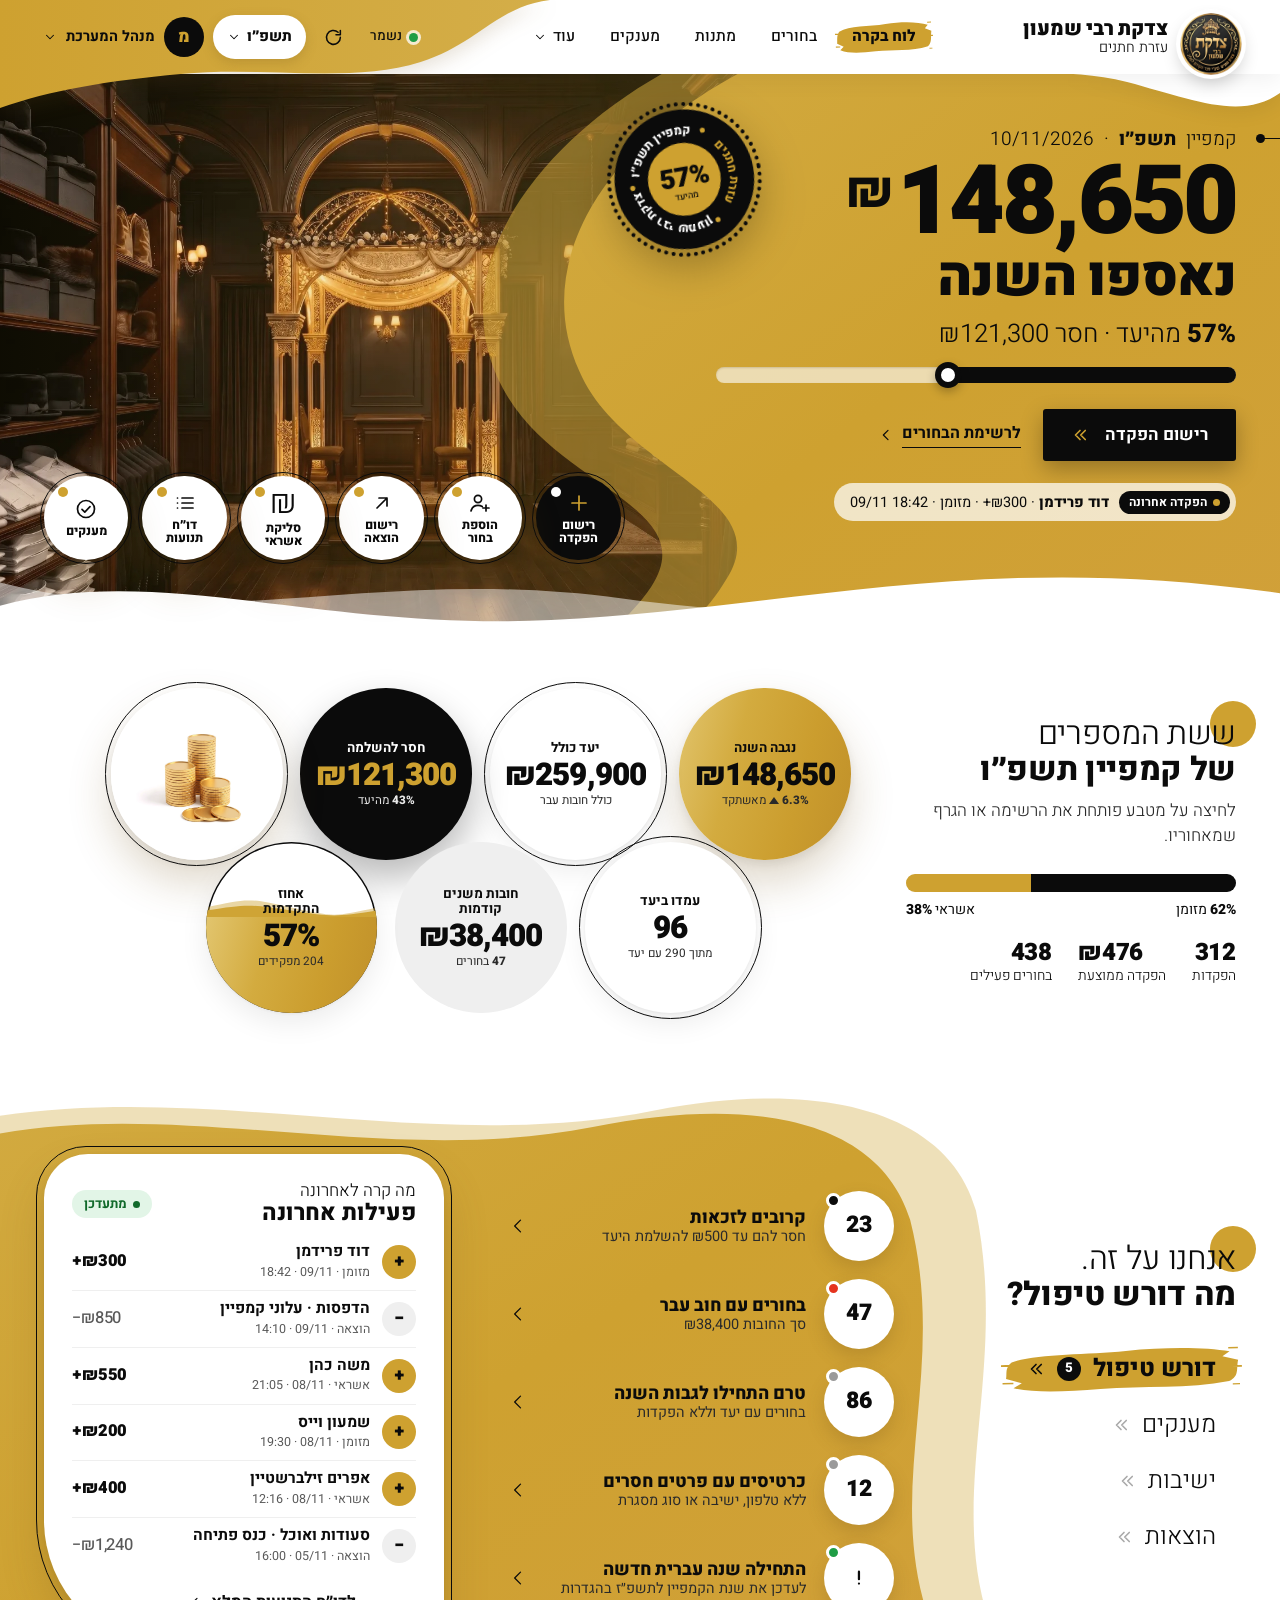
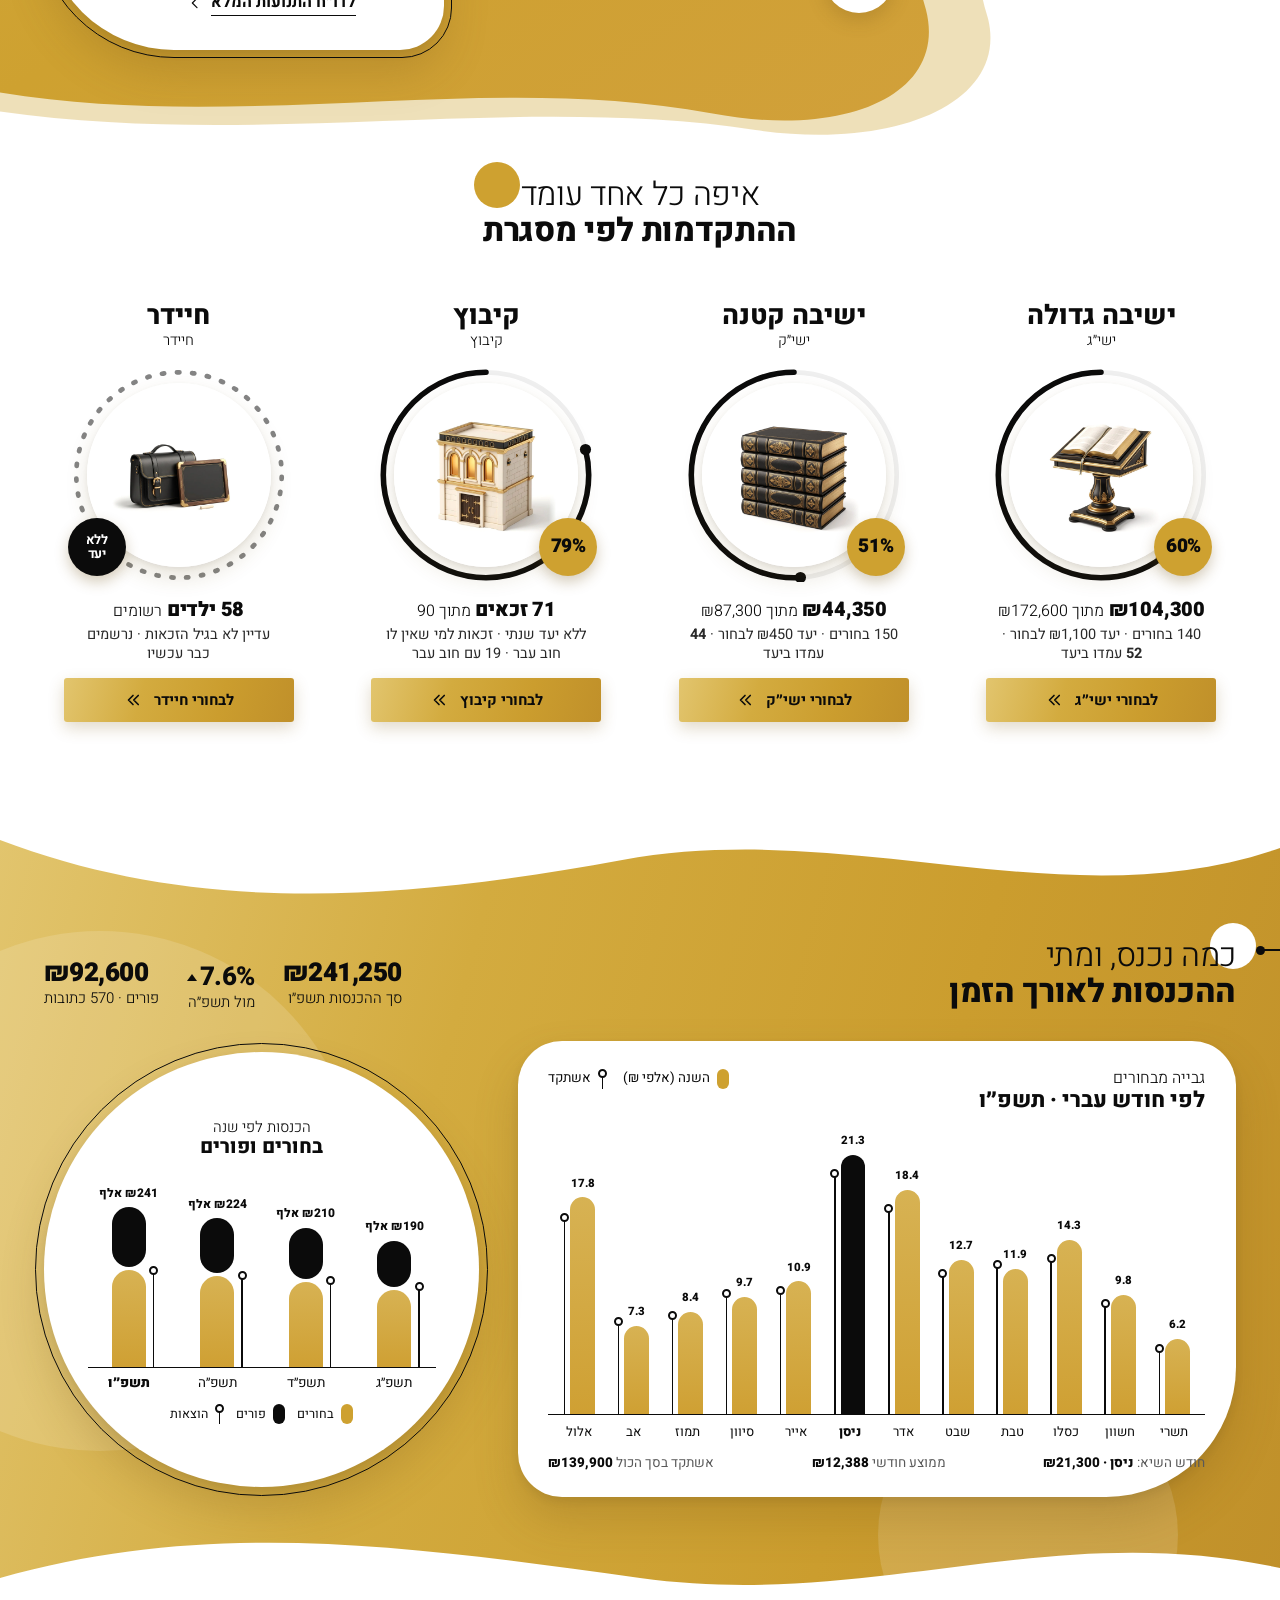
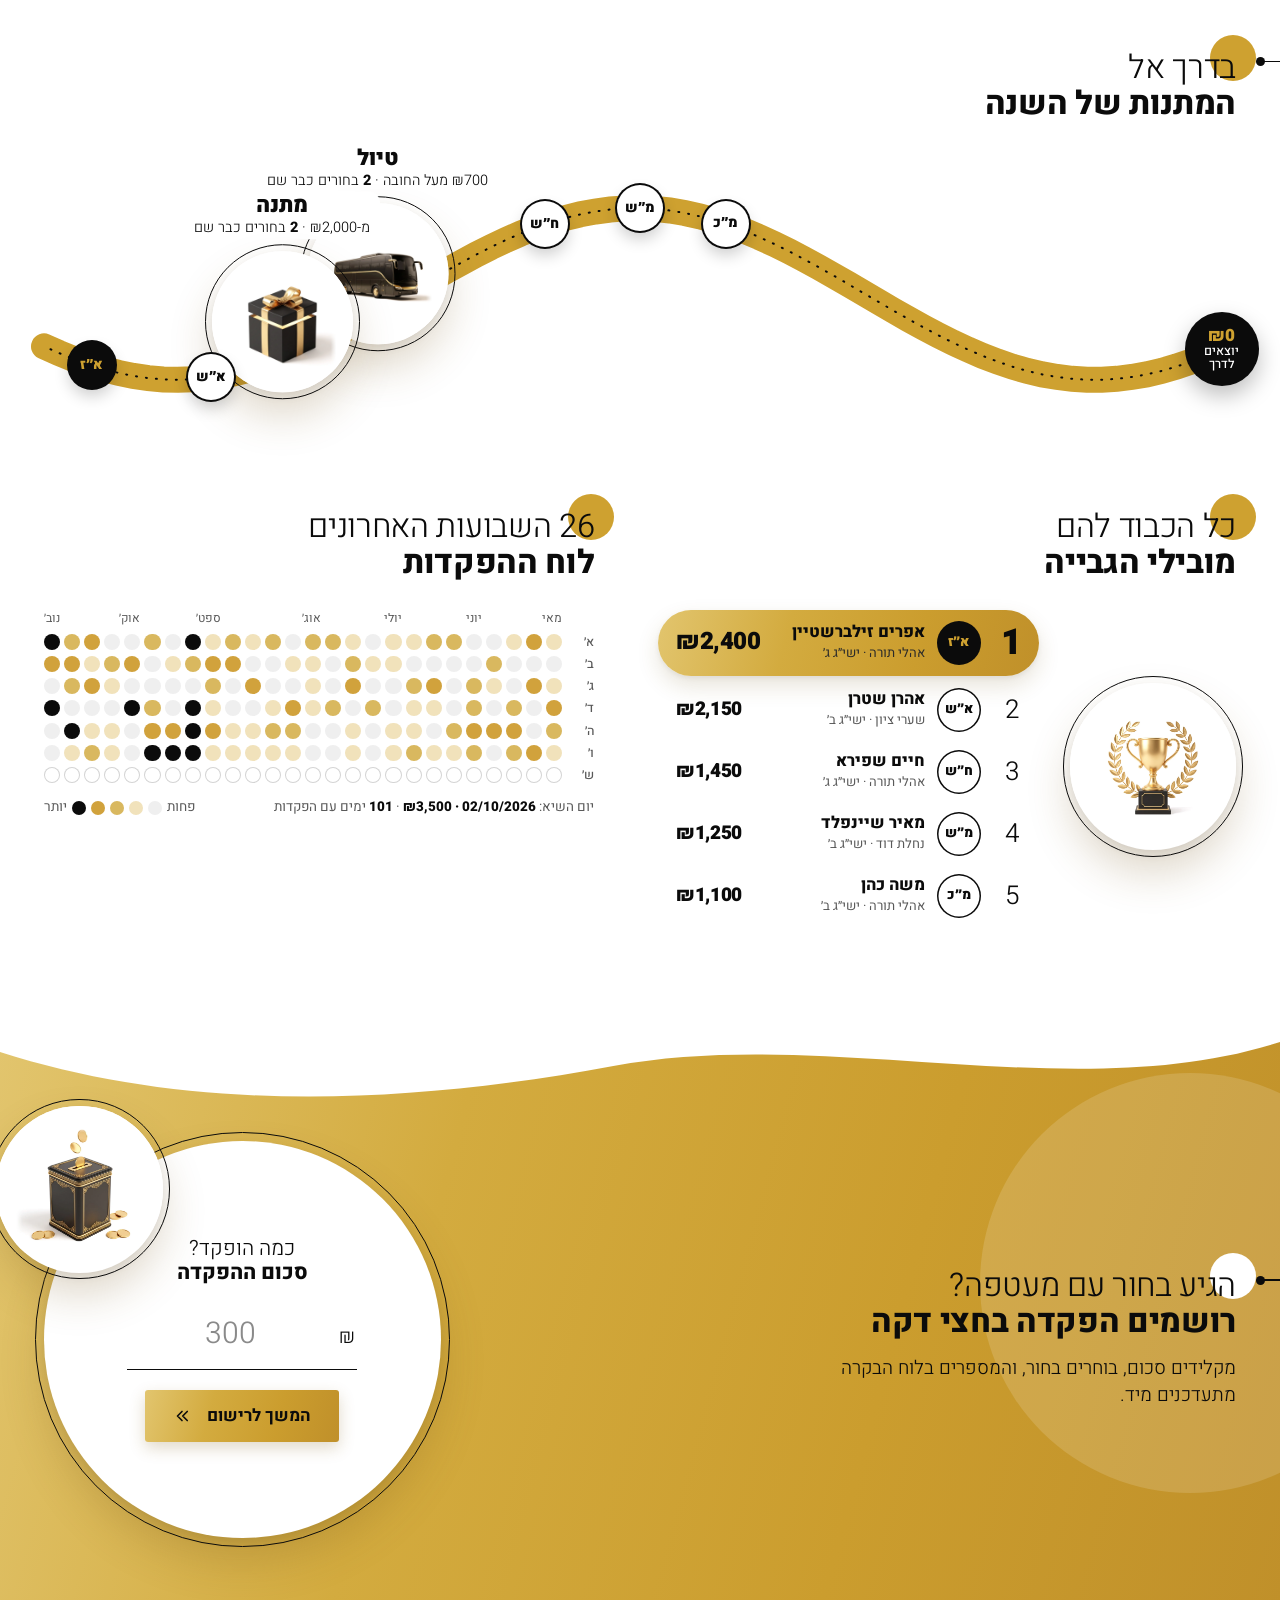
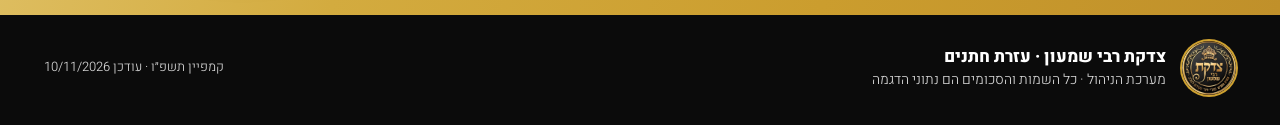
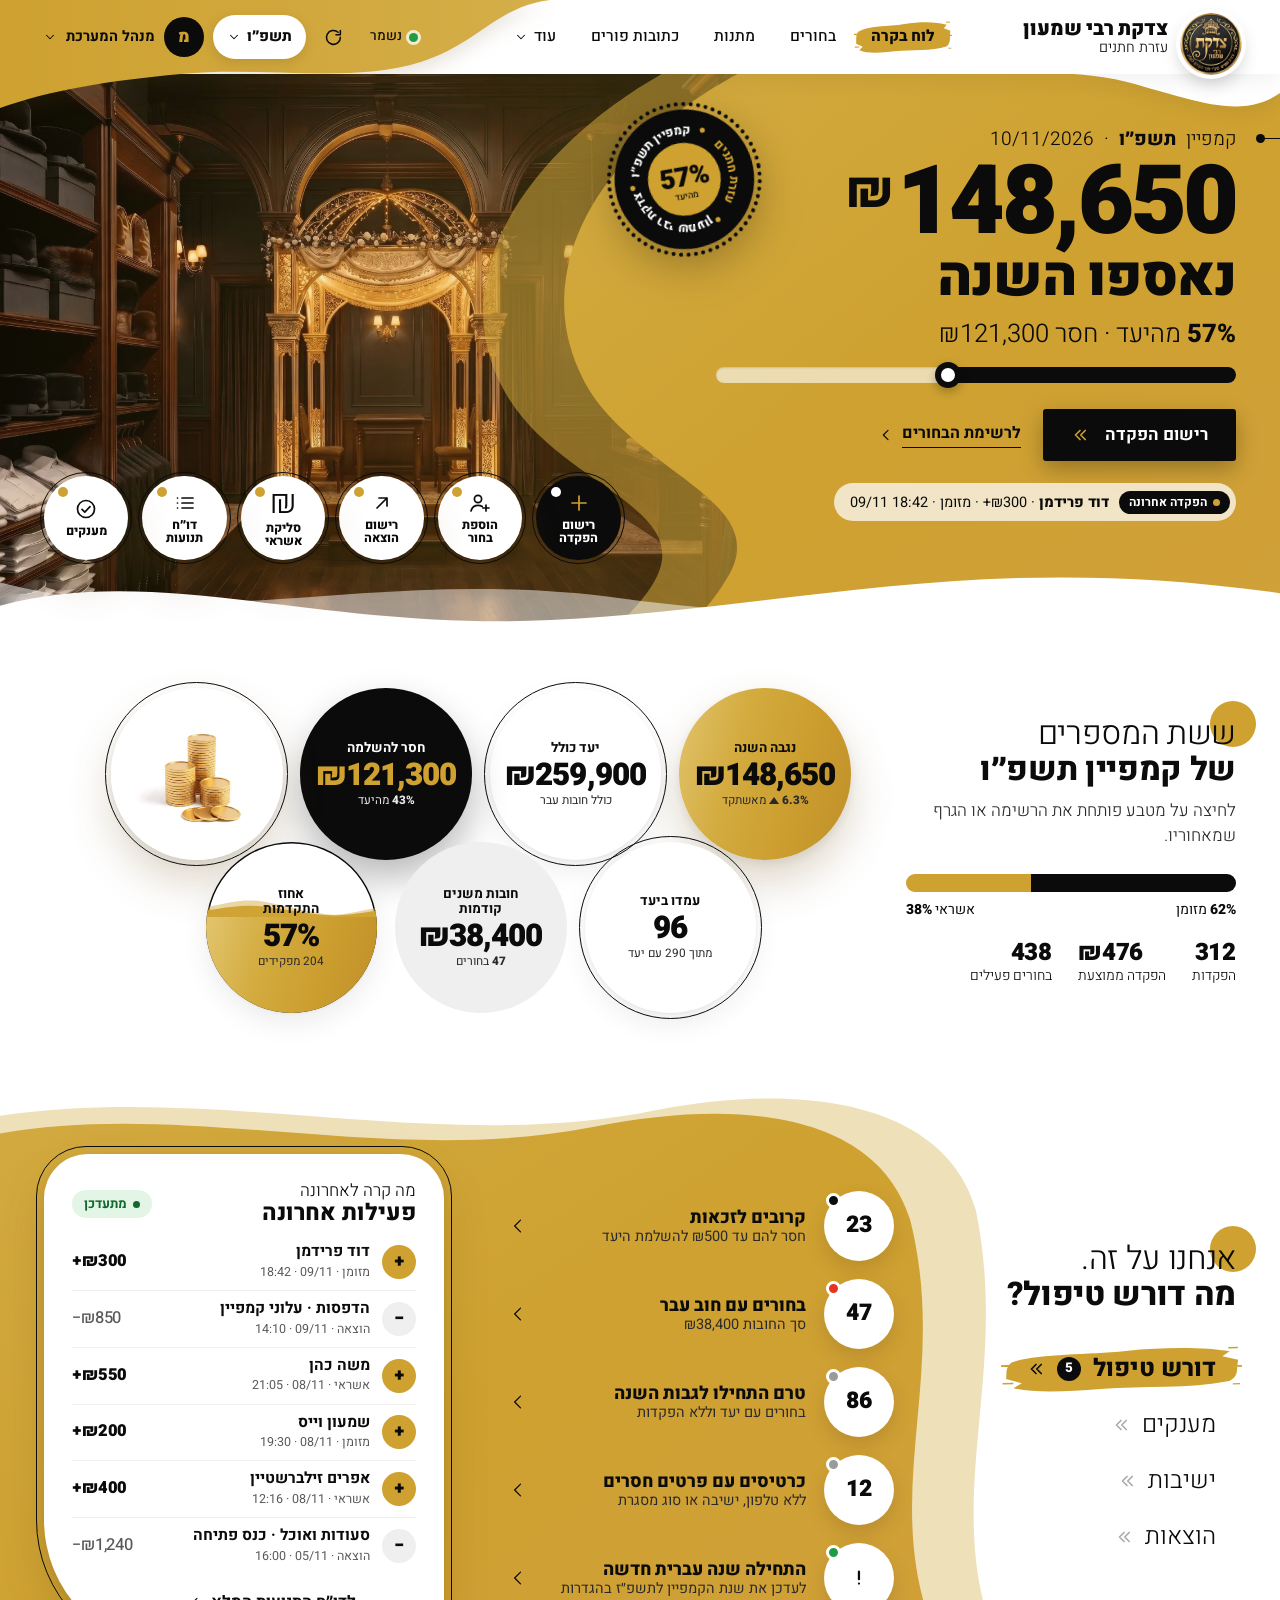
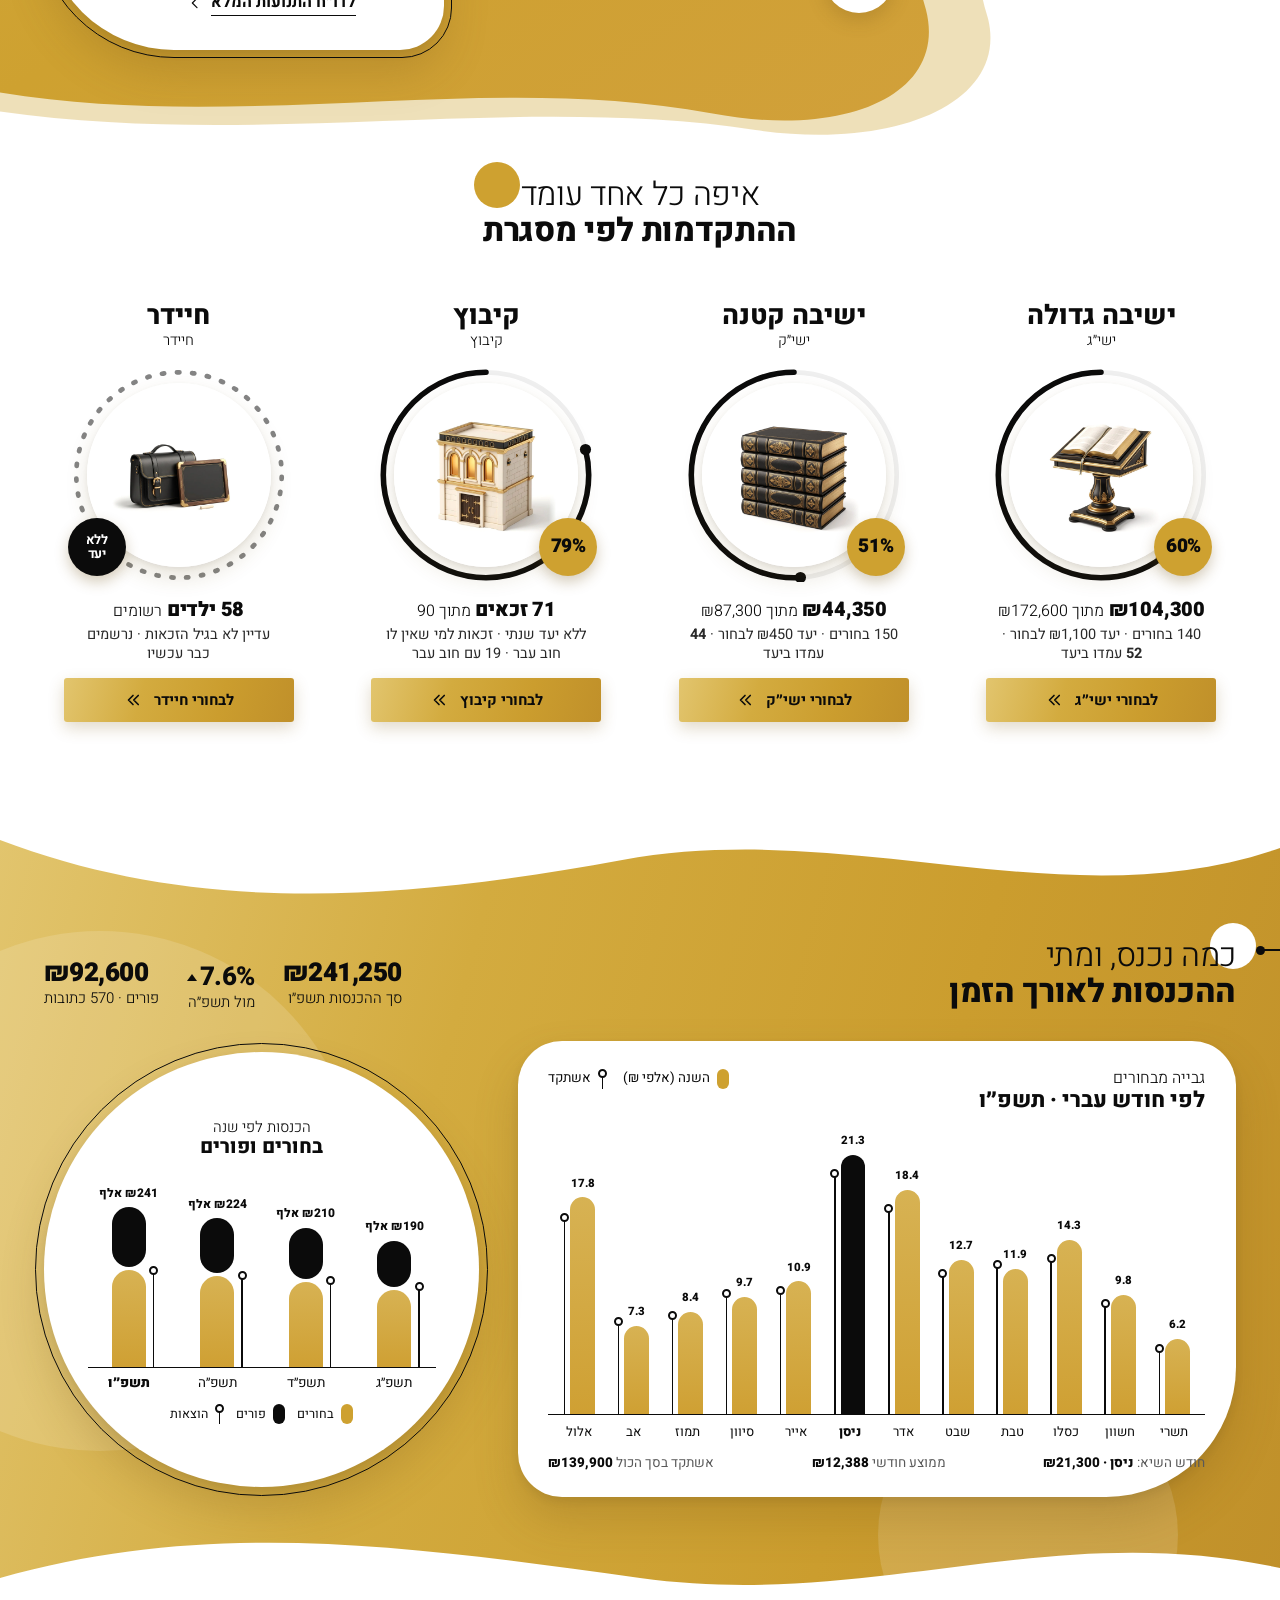
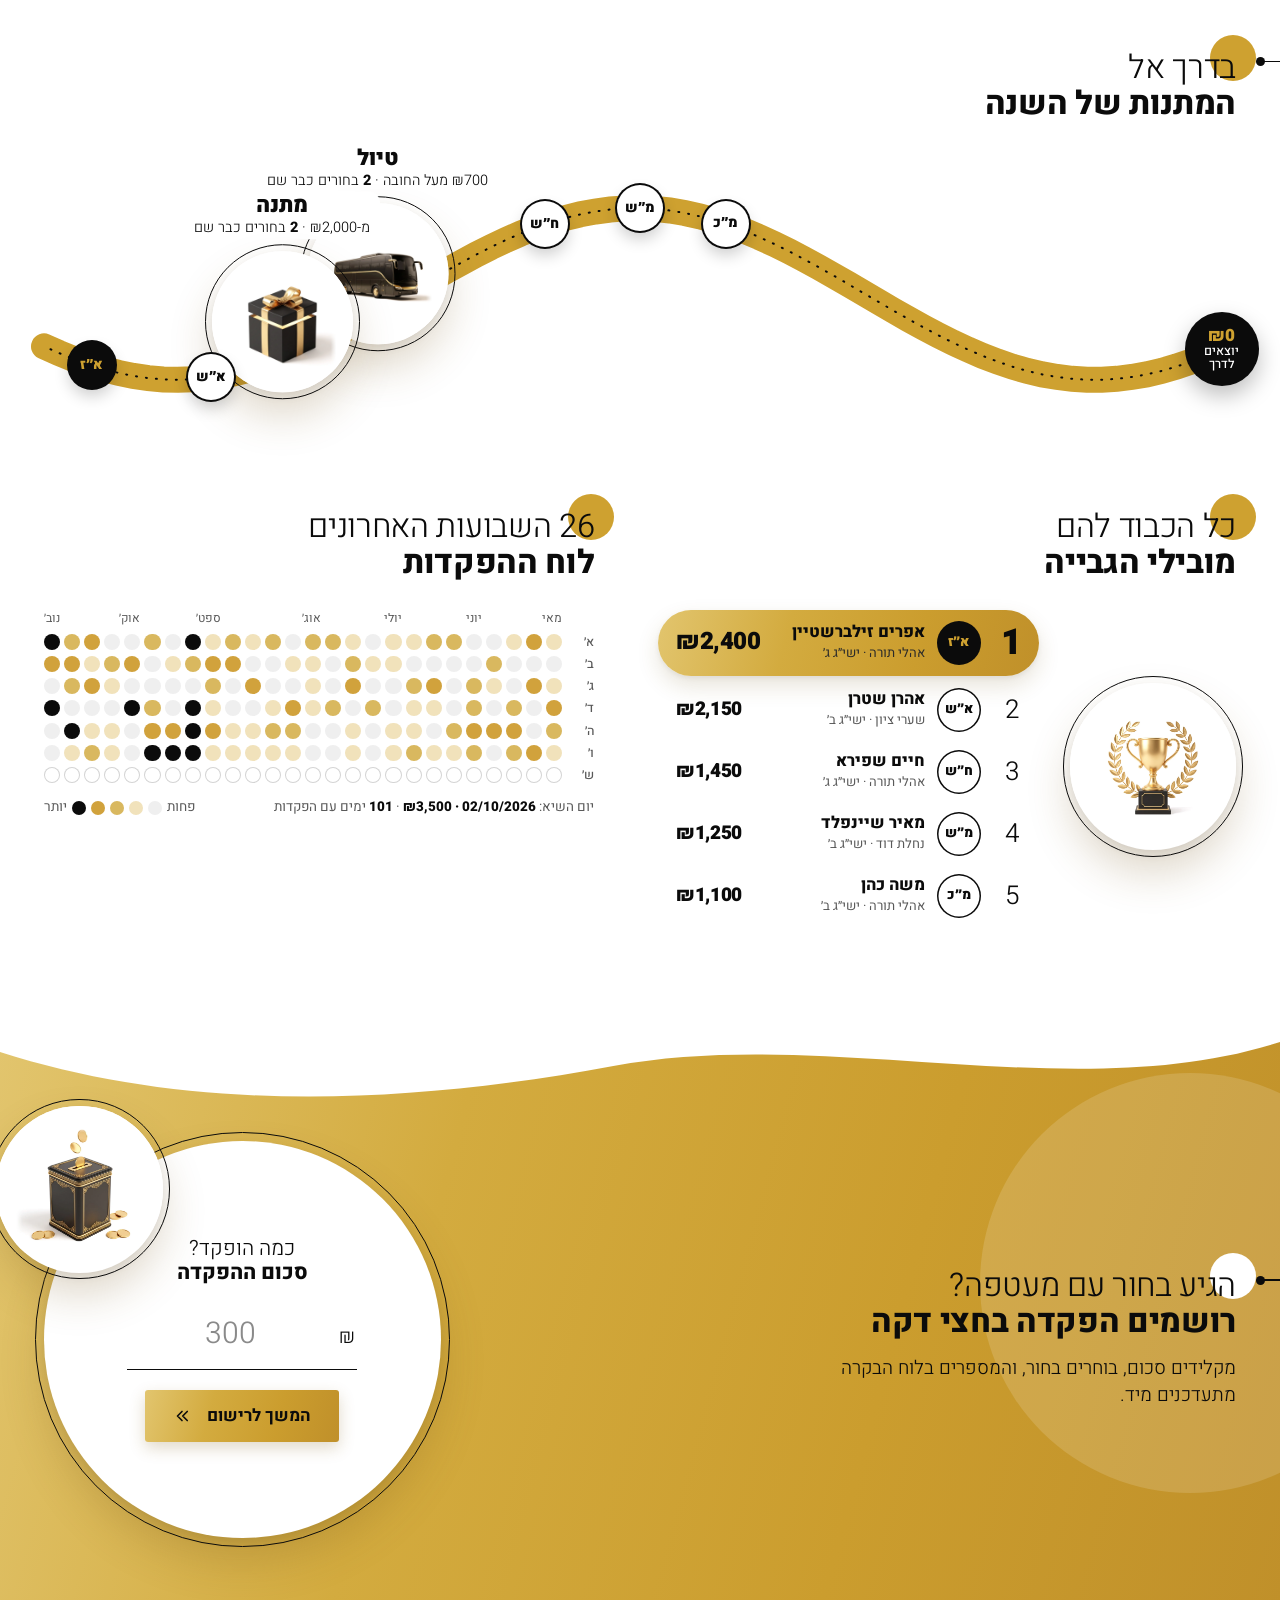
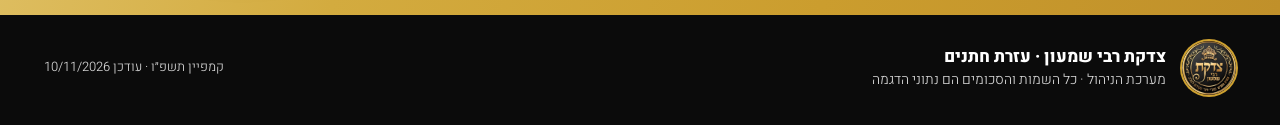
